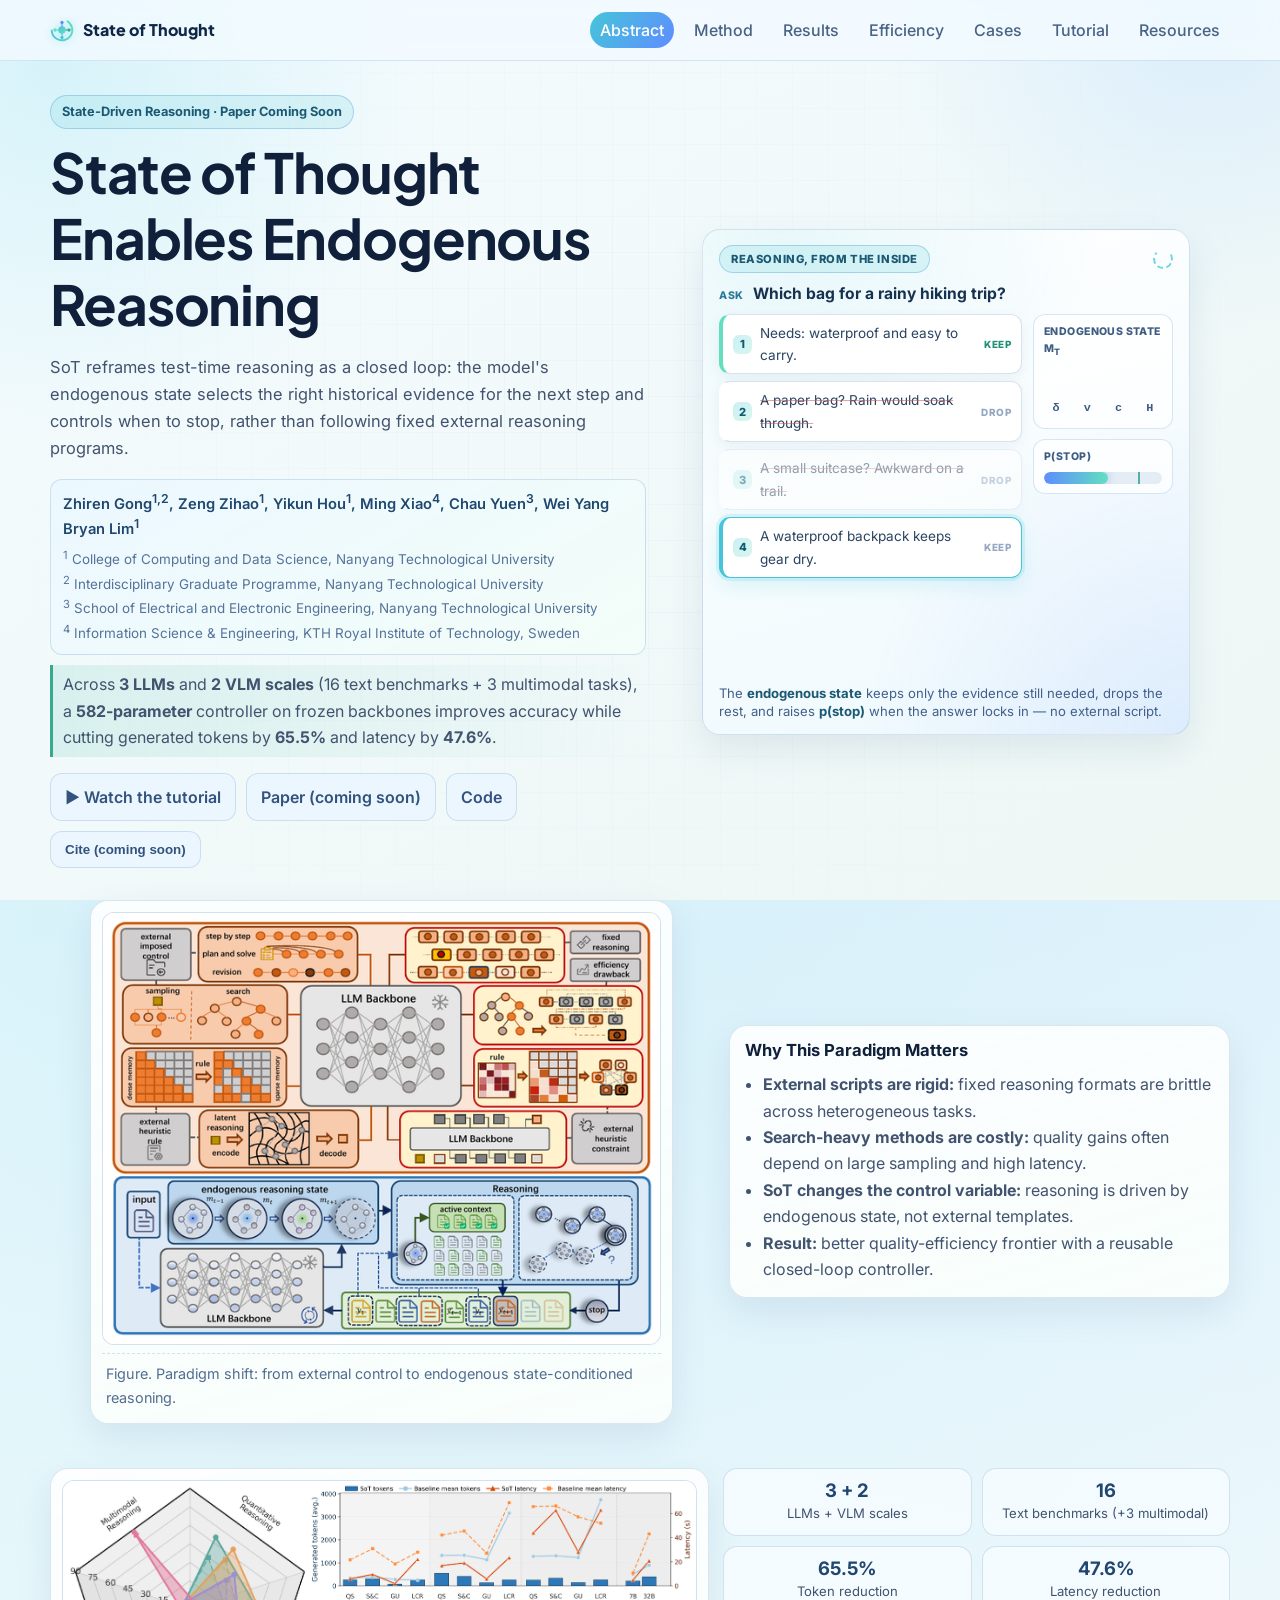
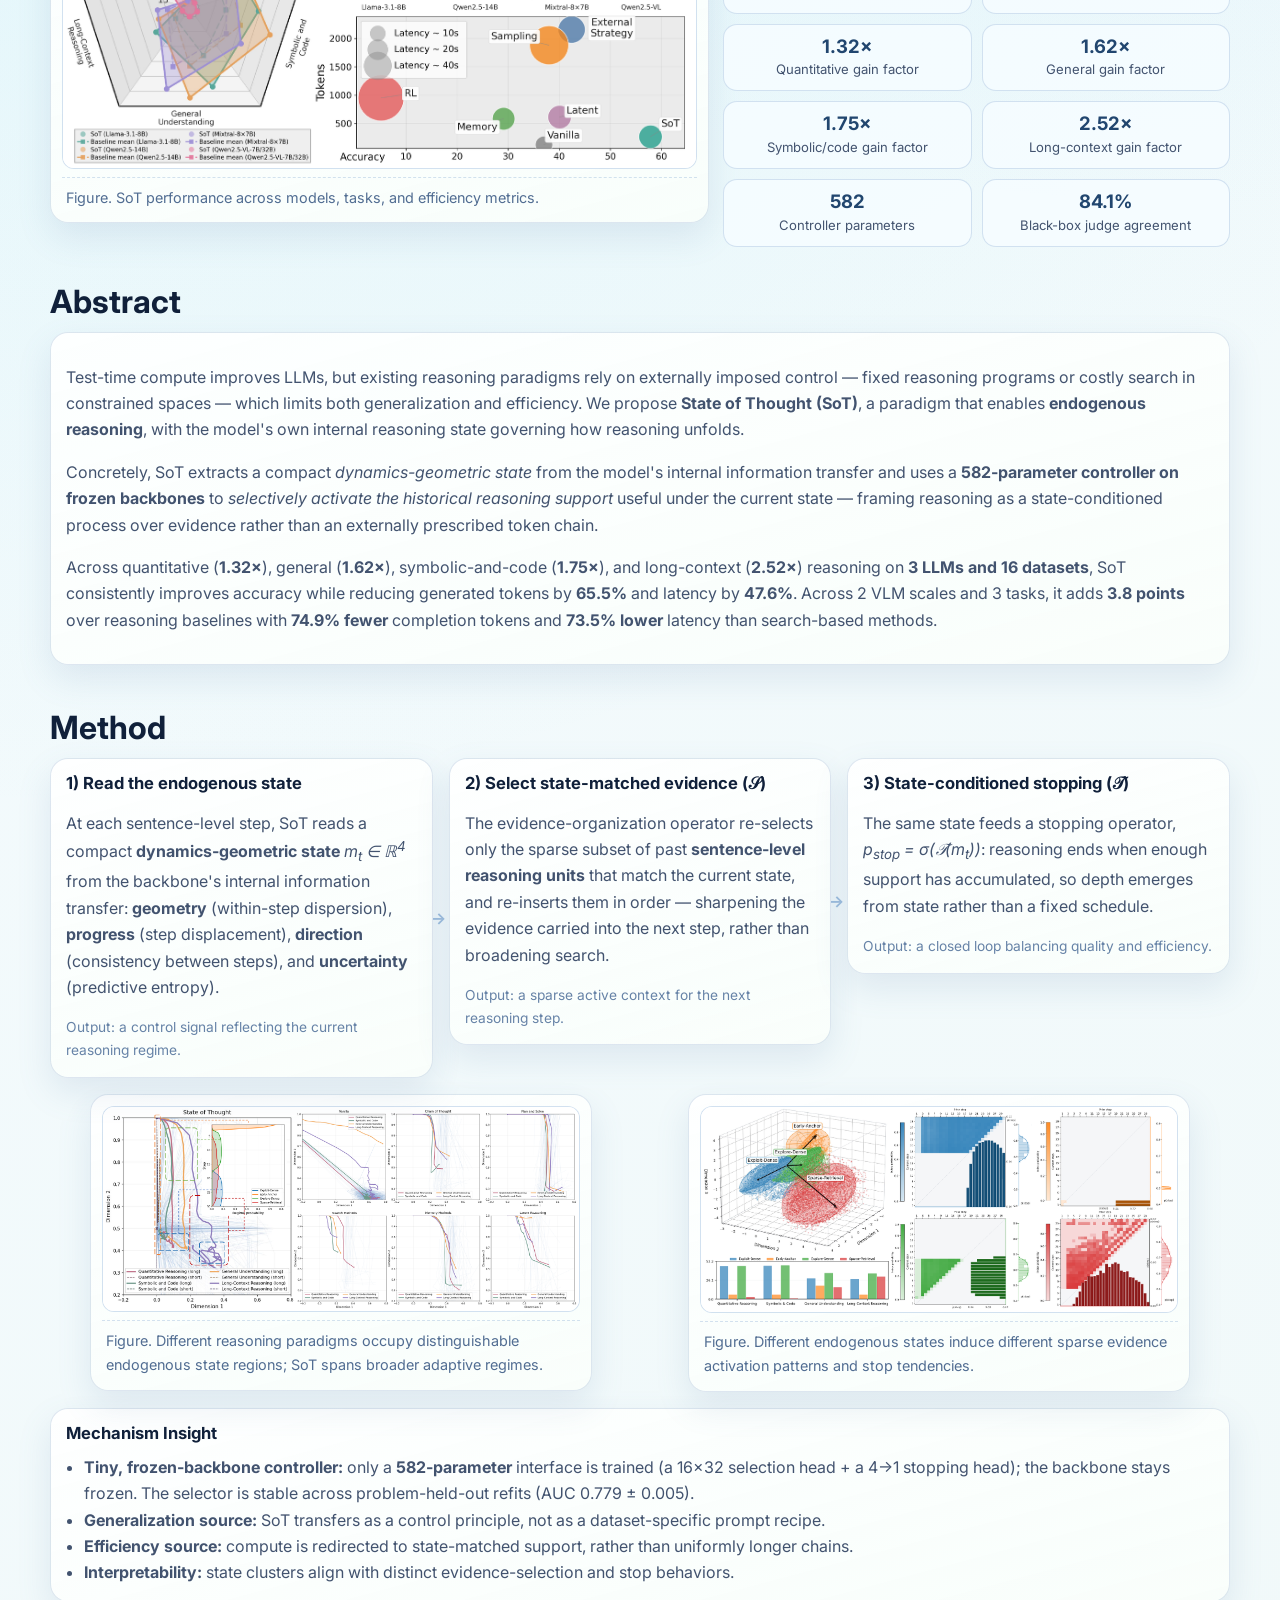
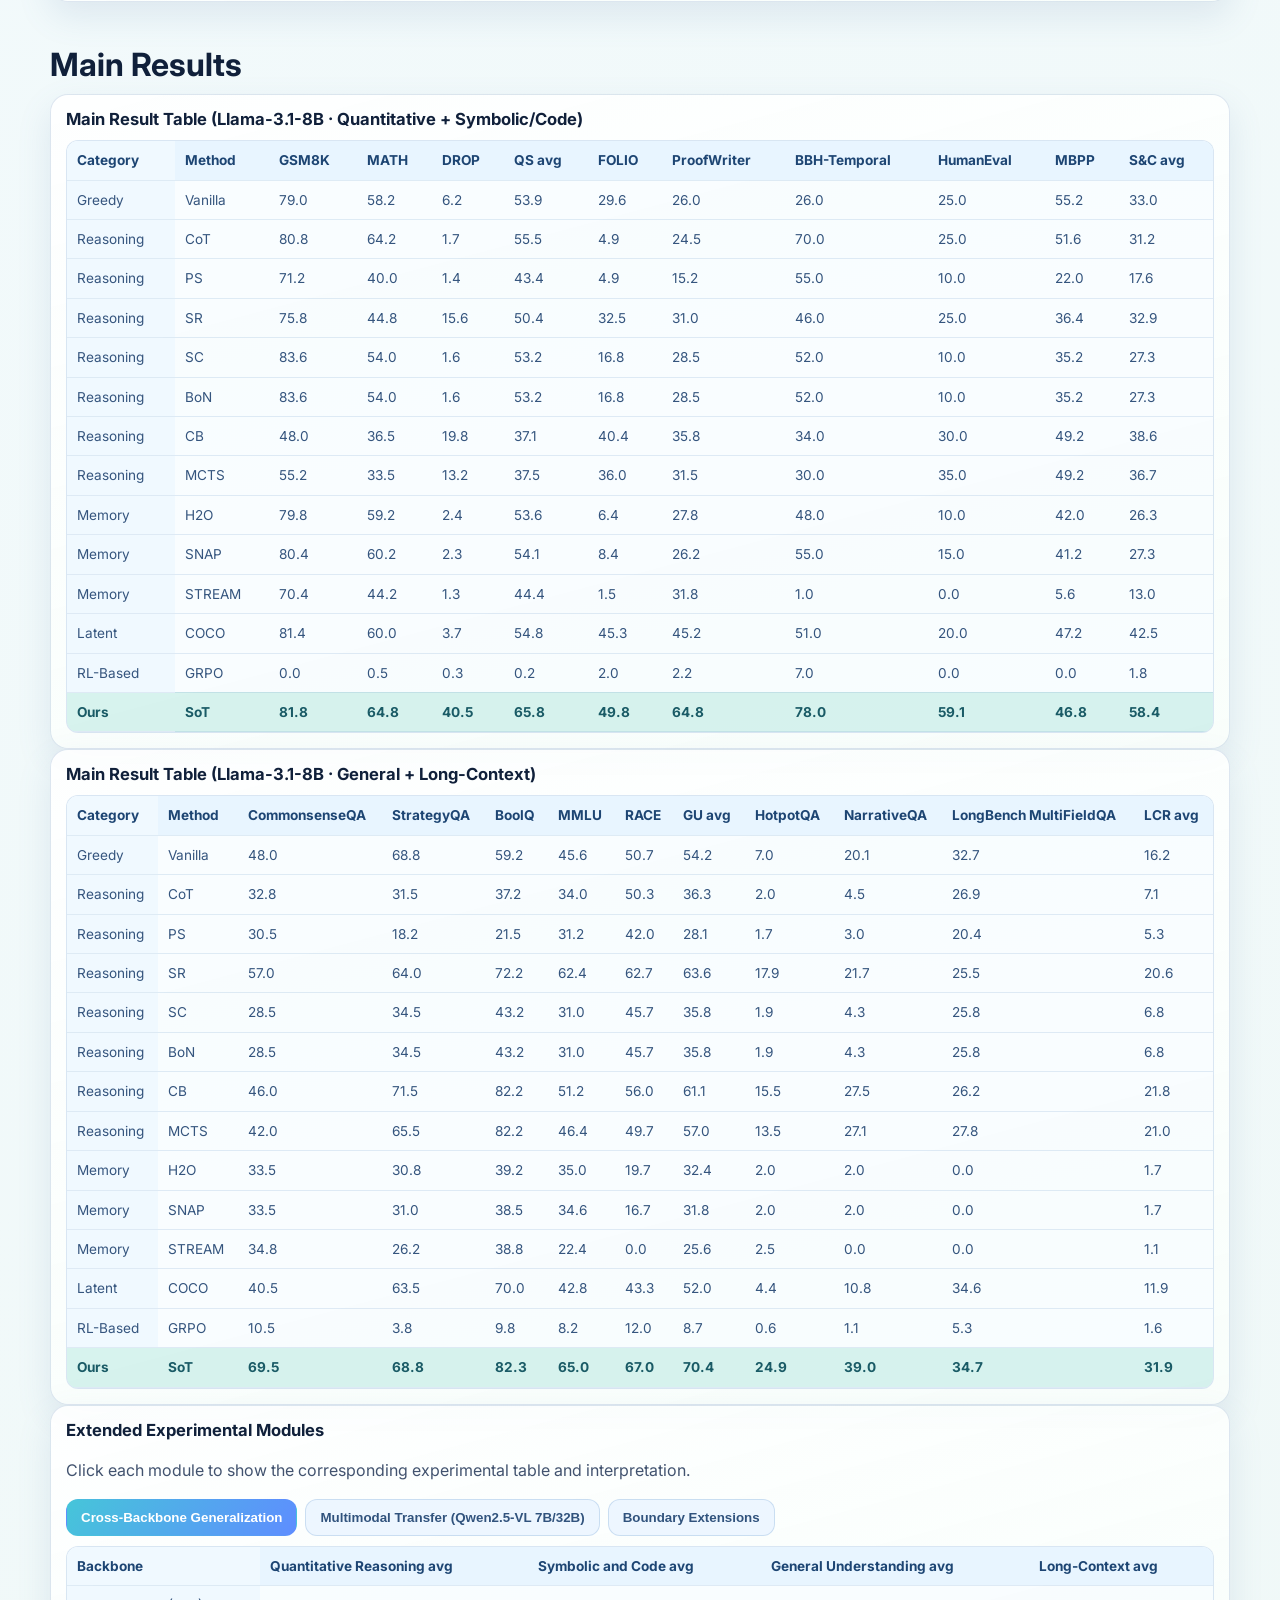
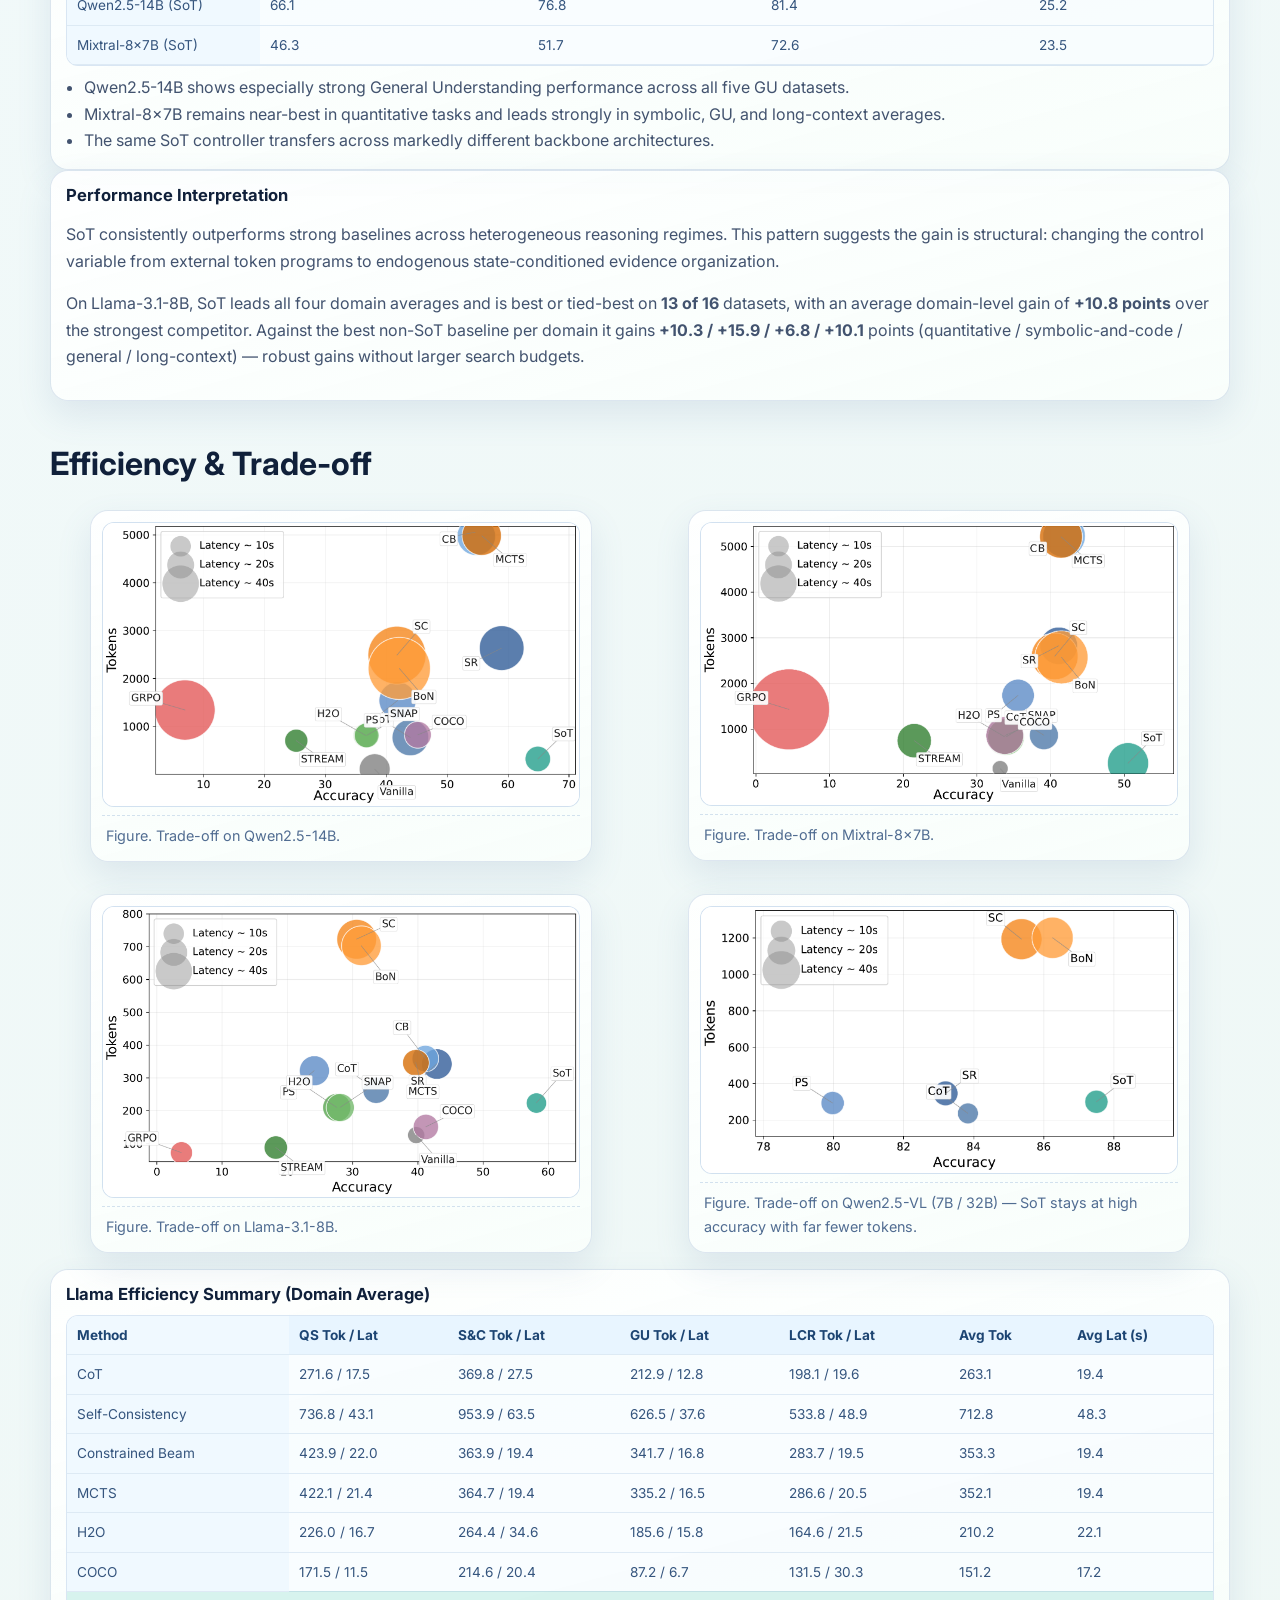
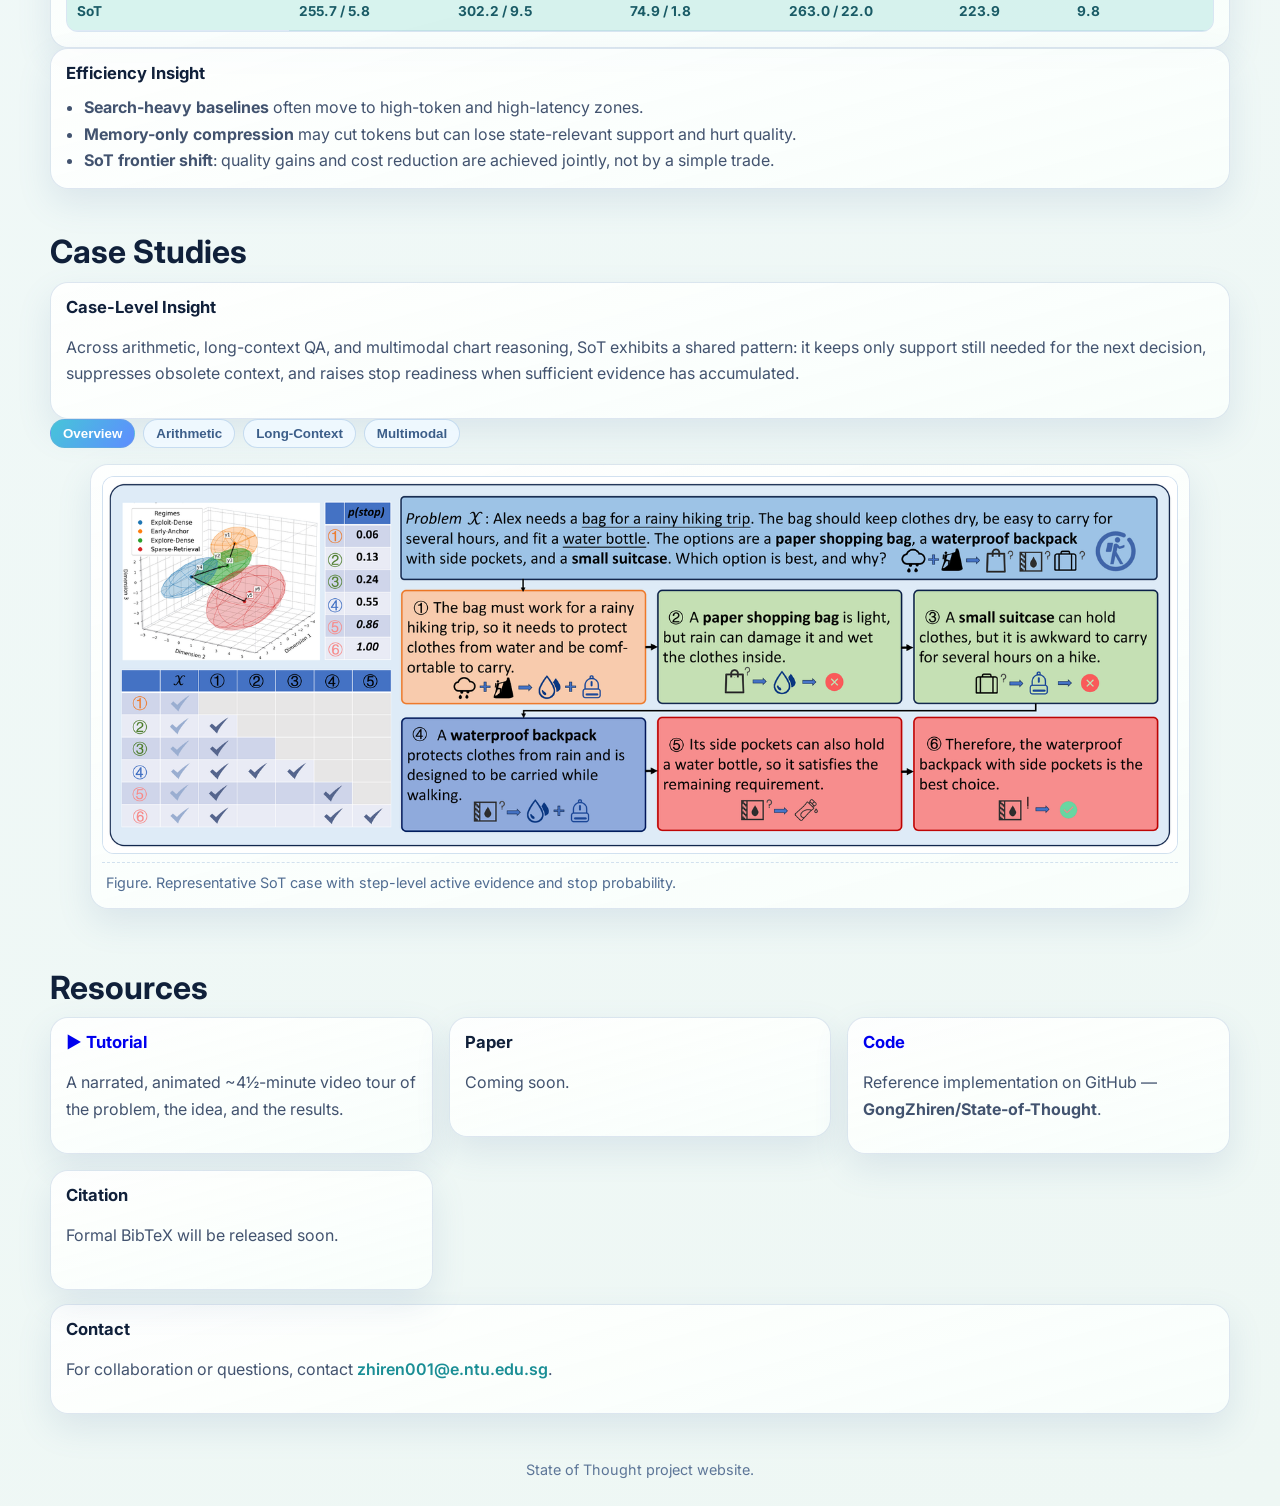
==== index.html @ e994c05d "Refine SoT hero: concrete worked-example animation, tighter figures, cleaner icon - Replaced abstrac" ====
<!doctype html>
<html lang="en">
<head>
  <meta charset="utf-8">
  <meta name="viewport" content="width=device-width, initial-scale=1">
  <title>State of Thought (SoT) | Project Website</title>
  <meta name="description" content="State of Thought enables endogenous reasoning by state-conditioned evidence organization.">
  <link rel="preconnect" href="https://fonts.googleapis.com">
  <link rel="preconnect" href="https://fonts.gstatic.com" crossorigin>
  <link href="https://fonts.googleapis.com/css2?family=Inter:wght@400;500;600;700;800&family=Plus+Jakarta+Sans:wght@600;700;800&display=swap" rel="stylesheet">
  <link rel="stylesheet" href="./styles.css">
  <link rel="icon" href="data:image/svg+xml,%3Csvg%20xmlns%3D%27http%3A//www.w3.org/2000/svg%27%20viewBox%3D%270%200%2028%2028%27%3E%3Crect%20width%3D%2728%27%20height%3D%2728%27%20rx%3D%277%27%20fill%3D%27%23ffffff%27%20stroke%3D%27%23cfe6f2%27%20stroke-width%3D%271%27/%3E%3Ccircle%20cx%3D%2714%27%20cy%3D%2714%27%20r%3D%279%27%20fill%3D%27none%27%20stroke%3D%27%2346c5d9%27%20stroke-width%3D%272%27%20stroke-dasharray%3D%2737%2020%27%20transform%3D%27rotate%28-58%2014%2014%29%27/%3E%3Cline%20x1%3D%2714%27%20y1%3D%2714%27%20x2%3D%2714%27%20y2%3D%276.5%27%20stroke%3D%27%235e8dff%27%20stroke-width%3D%271.1%27/%3E%3Cline%20x1%3D%2714%27%20y1%3D%2714%27%20x2%3D%2721.5%27%20y2%3D%2714%27%20stroke%3D%27%2363dfbf%27%20stroke-width%3D%271.1%27/%3E%3Ccircle%20cx%3D%2714%27%20cy%3D%2714%27%20r%3D%273.4%27%20fill%3D%27%233aa88f%27/%3E%3Ccircle%20cx%3D%2714%27%20cy%3D%276%27%20r%3D%271.7%27%20fill%3D%27%235e8dff%27/%3E%3Ccircle%20cx%3D%2722%27%20cy%3D%2714%27%20r%3D%271.7%27%20fill%3D%27%233aa88f%27/%3E%3Ccircle%20cx%3D%2714%27%20cy%3D%2722%27%20r%3D%271.7%27%20fill%3D%27%2346c5d9%27/%3E%3Ccircle%20cx%3D%276%27%20cy%3D%2714%27%20r%3D%271.7%27%20fill%3D%27%2363dfbf%27/%3E%3C/svg%3E">
</head>
<body>
  <div class="bg-glow" aria-hidden="true"></div>
  <header class="topbar">
    <div class="container nav">
      <a class="brand" href="#top">
        <svg class="brand-mark" viewBox="0 0 28 28" aria-hidden="true">
          <defs>
            <linearGradient id="bmg" x1="0" y1="0" x2="1" y2="1">
              <stop offset="0" stop-color="#46c5d9"/><stop offset="1" stop-color="#63dfbf"/>
            </linearGradient>
          </defs>
          <circle cx="14" cy="14" r="12" fill="none" stroke="url(#bmg)" stroke-width="2.2" stroke-linecap="round" stroke-dasharray="49 26" transform="rotate(-58 14 14)"/>
          <line x1="14" y1="14" x2="14" y2="5.2" stroke="#5e8dff" stroke-width="1.3"/>
          <line x1="14" y1="14" x2="22.2" y2="14" stroke="#3aa88f" stroke-width="1.3"/>
          <line x1="14" y1="14" x2="14" y2="22.8" stroke="#46c5d9" stroke-width="1.3"/>
          <line x1="14" y1="14" x2="5.8" y2="14" stroke="#63dfbf" stroke-width="1.3"/>
          <circle cx="14" cy="14" r="4.3" fill="url(#bmg)"/>
          <circle cx="14" cy="5.2" r="1.9" fill="#5e8dff"/>
          <circle cx="22.2" cy="14" r="1.9" fill="#3aa88f"/>
          <circle cx="14" cy="22.8" r="1.9" fill="#46c5d9"/>
          <circle cx="5.8" cy="14" r="1.9" fill="#63dfbf"/>
        </svg>
        <span>State of Thought</span>
      </a>
      <nav>
        <a href="#abstract">Abstract</a>
        <a href="#method">Method</a>
        <a href="#results">Results</a>
        <a href="#efficiency">Efficiency</a>
        <a href="#cases">Cases</a>
        <a href="tutorial.html">Tutorial</a>
        <a href="#resources">Resources</a>
      </nav>
    </div>
  </header>

  <main id="top">
    <section class="hero container">
      <div class="hero-copy">
        <p class="pill">State-Driven Reasoning · Paper Coming Soon</p>
        <h1>State of Thought Enables Endogenous Reasoning</h1>
        <p class="subtitle">
          SoT reframes test-time reasoning as a closed loop: the model's endogenous state selects the right historical evidence
          for the next step and controls when to stop, rather than following fixed external reasoning programs.
        </p>
        <div class="author-hero">
          <p class="author-hero-names">
            Zhiren Gong<sup>1,2</sup>, Zeng Zihao<sup>1</sup>, Yikun Hou<sup>1</sup>, Ming Xiao<sup>4</sup>,
            Chau Yuen<sup>3</sup>, Wei Yang Bryan Lim<sup>1</sup>
          </p>
          <p class="author-hero-affils">
            <span><sup>1</sup> College of Computing and Data Science, Nanyang Technological University</span>
            <span><sup>2</sup> Interdisciplinary Graduate Programme, Nanyang Technological University</span>
            <span><sup>3</sup> School of Electrical and Electronic Engineering, Nanyang Technological University</span>
            <span><sup>4</sup> Information Science &amp; Engineering, KTH Royal Institute of Technology, Sweden</span>
          </p>
        </div>
        <p class="hero-highlight">
          Across <strong>3 LLMs</strong> and <strong>2 VLM scales</strong> (16 text benchmarks + 3 multimodal tasks), a
          <strong>582-parameter</strong> controller on frozen backbones improves accuracy while cutting generated
          tokens by <strong>65.5%</strong> and latency by <strong>47.6%</strong>.
        </p>
        <div class="cta">
          <a class="btn btn-soft" href="tutorial.html">▶ Watch the tutorial</a>
          <a class="btn btn-soft" href="#resources">Paper (coming soon)</a>
          <a class="btn btn-soft" href="https://github.com/GongZhiren/State-of-Thought" target="_blank" rel="noreferrer">Code</a>
          <button class="btn btn-soft" type="button" disabled>Cite (coming soon)</button>
        </div>
      </div>
      <figure class="hero-anim-card" aria-label="A live example of State of Thought reasoning">
        <div class="sot-stage">
          <div class="sot-head">
            <span class="sot-badge">Reasoning, from the inside</span>
            <span class="sot-loop" title="closed loop"></span>
          </div>
          <p class="sot-q"><b>Ask</b><span>Which bag for a rainy hiking trip?</span></p>
          <div class="sot-main">
            <div class="sot-chain" id="sotChain"></div>
            <aside class="sot-side">
              <div class="sot-panel">
                <h5>endogenous state m<sub>t</sub></h5>
                <div class="sot-gauges">
                  <span class="sot-g" style="color:#46c5d9"><i class="bar"></i><b class="lab">δ</b></span>
                  <span class="sot-g" style="color:#5e8dff"><i class="bar"></i><b class="lab">v</b></span>
                  <span class="sot-g" style="color:#3aa88f"><i class="bar"></i><b class="lab">c</b></span>
                  <span class="sot-g" style="color:#63dfbf"><i class="bar"></i><b class="lab">H</b></span>
                </div>
              </div>
              <div class="sot-panel">
                <h5>p(stop)</h5>
                <div class="sot-stopbar"><i id="sotStopFill"></i><u></u></div>
              </div>
            </aside>
          </div>
          <p class="sot-cap">The <b>endogenous state</b> keeps only the evidence still needed, drops the rest, and raises <b>p(stop)</b> when the answer locks in — no external script.</p>
        </div>
      </figure>

      <div class="hero-bottom grid2">
        <figure class="card figure-card">
          <img src="./assets/intro_main.png" alt="From external control to endogenous state-conditioned reasoning" data-full="./assets/intro_main.png" loading="lazy">
          <figcaption>Figure. Paradigm shift: from external control to endogenous state-conditioned reasoning.</figcaption>
        </figure>
        <article class="card">
          <h3>Why This Paradigm Matters</h3>
          <ul>
            <li><strong>External scripts are rigid:</strong> fixed reasoning formats are brittle across heterogeneous tasks.</li>
            <li><strong>Search-heavy methods are costly:</strong> quality gains often depend on large sampling and high latency.</li>
            <li><strong>SoT changes the control variable:</strong> reasoning is driven by endogenous state, not external templates.</li>
            <li><strong>Result:</strong> better quality-efficiency frontier with a reusable closed-loop controller.</li>
          </ul>
        </article>
      </div>
    </section>

    <section class="container overview-row">
      <figure class="card figure-card">
        <img src="./assets/intro_overview.png" alt="SoT performance across models, tasks, and efficiency metrics" data-full="./assets/intro_overview.png" loading="lazy">
        <figcaption>Figure. SoT performance across models, tasks, and efficiency metrics.</figcaption>
      </figure>
      <div class="metrics metric-grid">
        <article><h3>3 + 2</h3><p>LLMs + VLM scales</p></article>
        <article><h3>16</h3><p>Text benchmarks (+3 multimodal)</p></article>
        <article><h3>65.5%</h3><p>Token reduction</p></article>
        <article><h3>47.6%</h3><p>Latency reduction</p></article>
        <article><h3>1.32×</h3><p>Quantitative gain factor</p></article>
        <article><h3>1.62×</h3><p>General gain factor</p></article>
        <article><h3>1.75×</h3><p>Symbolic/code gain factor</p></article>
        <article><h3>2.52×</h3><p>Long-context gain factor</p></article>
        <article><h3>582</h3><p>Controller parameters</p></article>
        <article><h3>84.1%</h3><p>Black-box judge agreement</p></article>
      </div>
    </section>

    <section id="abstract" class="container section">
      <h2>Abstract</h2>
      <article class="card">
        <p>
          Test-time compute improves LLMs, but existing reasoning paradigms rely on externally imposed control — fixed
          reasoning programs or costly search in constrained spaces — which limits both generalization and efficiency.
          We propose <strong>State of Thought (SoT)</strong>, a paradigm that enables <strong>endogenous reasoning</strong>,
          with the model's own internal reasoning state governing how reasoning unfolds.
        </p>
        <p>
          Concretely, SoT extracts a compact <em>dynamics-geometric state</em> from the model's internal information transfer
          and uses a <strong>582-parameter controller on frozen backbones</strong> to <em>selectively activate the historical
          reasoning support</em> useful under the current state — framing reasoning as a state-conditioned process over
          evidence rather than an externally prescribed token chain.
        </p>
        <p>
          Across quantitative (<strong>1.32×</strong>), general (<strong>1.62×</strong>), symbolic-and-code
          (<strong>1.75×</strong>), and long-context (<strong>2.52×</strong>) reasoning on <strong>3 LLMs and 16 datasets</strong>,
          SoT consistently improves accuracy while reducing generated tokens by <strong>65.5%</strong> and latency by
          <strong>47.6%</strong>. Across 2 VLM scales and 3 tasks, it adds <strong>3.8 points</strong> over reasoning
          baselines with <strong>74.9% fewer</strong> completion tokens and <strong>73.5% lower</strong> latency than
          search-based methods.
        </p>
      </article>
    </section>

    <section id="method" class="container section">
      <h2>Method</h2>
      <div class="grid3 method-flow">
        <article class="card">
          <h3>1) Read the endogenous state</h3>
          <p>At each sentence-level step, SoT reads a compact <strong>dynamics-geometric state</strong> <em>m<sub>t</sub> ∈ ℝ<sup>4</sup></em>
            from the backbone's internal information transfer: <strong>geometry</strong> (within-step dispersion),
            <strong>progress</strong> (step displacement), <strong>direction</strong> (consistency between steps), and
            <strong>uncertainty</strong> (predictive entropy).</p>
          <p class="note">Output: a control signal reflecting the current reasoning regime.</p>
        </article>
        <article class="card">
          <h3>2) Select state-matched evidence (𝒮)</h3>
          <p>The evidence-organization operator re-selects only the sparse subset of past <strong>sentence-level reasoning
            units</strong> that match the current state, and re-inserts them in order — sharpening the evidence carried
            into the next step, rather than broadening search.</p>
          <p class="note">Output: a sparse active context for the next reasoning step.</p>
        </article>
        <article class="card">
          <h3>3) State-conditioned stopping (𝒯)</h3>
          <p>The same state feeds a stopping operator, <em>p<sub>stop</sub> = σ(𝒯(m<sub>t</sub>))</em>: reasoning ends when
            enough support has accumulated, so depth emerges from state rather than a fixed schedule.</p>
          <p class="note">Output: a closed loop balancing quality and efficiency.</p>
        </article>
      </div>

      <div class="grid2">
        <figure class="card figure-card">
          <img src="./assets/state_space_regimes.png" alt="State trajectories across reasoning paradigms" data-full="./assets/state_space_regimes.png" loading="lazy">
          <figcaption>Figure. Different reasoning paradigms occupy distinguishable endogenous state regions; SoT spans broader adaptive regimes.</figcaption>
        </figure>
        <figure class="card figure-card">
          <img src="./assets/state_conditioned_activation.png" alt="State-conditioned activation and stopping patterns" data-full="./assets/state_conditioned_activation.png" loading="lazy">
          <figcaption>Figure. Different endogenous states induce different sparse evidence activation patterns and stop tendencies.</figcaption>
        </figure>
      </div>

      <article class="card">
        <h3>Mechanism Insight</h3>
        <ul>
          <li><strong>Tiny, frozen-backbone controller:</strong> only a <strong>582-parameter</strong> interface is trained
            (a 16×32 selection head + a 4→1 stopping head); the backbone stays frozen. The selector is stable across
            problem-held-out refits (AUC 0.779 ± 0.005).</li>
          <li><strong>Generalization source:</strong> SoT transfers as a control principle, not as a dataset-specific prompt recipe.</li>
          <li><strong>Efficiency source:</strong> compute is redirected to state-matched support, rather than uniformly longer chains.</li>
          <li><strong>Interpretability:</strong> state clusters align with distinct evidence-selection and stop behaviors.</li>
        </ul>
      </article>
    </section>

    <section id="results" class="container section">
      <h2>Main Results</h2>
      <article class="card">
        <h3>Main Result Table (Llama-3.1-8B · Quantitative + Symbolic/Code)</h3>
        <div class="table-scroll">
          <table class="wide-table">
            <thead>
              <tr>
                <th>Category</th>
                <th>Method</th>
                <th>GSM8K</th>
                <th>MATH</th>
                <th>DROP</th>
                <th>QS avg</th>
                <th>FOLIO</th>
                <th>ProofWriter</th>
                <th>BBH-Temporal</th>
                <th>HumanEval</th>
                <th>MBPP</th>
                <th>S&C avg</th>
              </tr>
            </thead>
            <tbody>
              <tr><td>Greedy</td><td>Vanilla</td><td>79.0</td><td>58.2</td><td>6.2</td><td>53.9</td><td>29.6</td><td>26.0</td><td>26.0</td><td>25.0</td><td>55.2</td><td>33.0</td></tr>
              <tr><td>Reasoning</td><td>CoT</td><td>80.8</td><td>64.2</td><td>1.7</td><td>55.5</td><td>4.9</td><td>24.5</td><td>70.0</td><td>25.0</td><td>51.6</td><td>31.2</td></tr>
              <tr><td>Reasoning</td><td>PS</td><td>71.2</td><td>40.0</td><td>1.4</td><td>43.4</td><td>4.9</td><td>15.2</td><td>55.0</td><td>10.0</td><td>22.0</td><td>17.6</td></tr>
              <tr><td>Reasoning</td><td>SR</td><td>75.8</td><td>44.8</td><td>15.6</td><td>50.4</td><td>32.5</td><td>31.0</td><td>46.0</td><td>25.0</td><td>36.4</td><td>32.9</td></tr>
              <tr><td>Reasoning</td><td>SC</td><td>83.6</td><td>54.0</td><td>1.6</td><td>53.2</td><td>16.8</td><td>28.5</td><td>52.0</td><td>10.0</td><td>35.2</td><td>27.3</td></tr>
              <tr><td>Reasoning</td><td>BoN</td><td>83.6</td><td>54.0</td><td>1.6</td><td>53.2</td><td>16.8</td><td>28.5</td><td>52.0</td><td>10.0</td><td>35.2</td><td>27.3</td></tr>
              <tr><td>Reasoning</td><td>CB</td><td>48.0</td><td>36.5</td><td>19.8</td><td>37.1</td><td>40.4</td><td>35.8</td><td>34.0</td><td>30.0</td><td>49.2</td><td>38.6</td></tr>
              <tr><td>Reasoning</td><td>MCTS</td><td>55.2</td><td>33.5</td><td>13.2</td><td>37.5</td><td>36.0</td><td>31.5</td><td>30.0</td><td>35.0</td><td>49.2</td><td>36.7</td></tr>
              <tr><td>Memory</td><td>H2O</td><td>79.8</td><td>59.2</td><td>2.4</td><td>53.6</td><td>6.4</td><td>27.8</td><td>48.0</td><td>10.0</td><td>42.0</td><td>26.3</td></tr>
              <tr><td>Memory</td><td>SNAP</td><td>80.4</td><td>60.2</td><td>2.3</td><td>54.1</td><td>8.4</td><td>26.2</td><td>55.0</td><td>15.0</td><td>41.2</td><td>27.3</td></tr>
              <tr><td>Memory</td><td>STREAM</td><td>70.4</td><td>44.2</td><td>1.3</td><td>44.4</td><td>1.5</td><td>31.8</td><td>1.0</td><td>0.0</td><td>5.6</td><td>13.0</td></tr>
              <tr><td>Latent</td><td>COCO</td><td>81.4</td><td>60.0</td><td>3.7</td><td>54.8</td><td>45.3</td><td>45.2</td><td>51.0</td><td>20.0</td><td>47.2</td><td>42.5</td></tr>
              <tr><td>RL-Based</td><td>GRPO</td><td>0.0</td><td>0.5</td><td>0.3</td><td>0.2</td><td>2.0</td><td>2.2</td><td>7.0</td><td>0.0</td><td>0.0</td><td>1.8</td></tr>
              <tr class="best-row"><td>Ours</td><td>SoT</td><td>81.8</td><td>64.8</td><td>40.5</td><td>65.8</td><td>49.8</td><td>64.8</td><td>78.0</td><td>59.1</td><td>46.8</td><td>58.4</td></tr>
            </tbody>
          </table>
        </div>
      </article>

      <article class="card">
        <h3>Main Result Table (Llama-3.1-8B · General + Long-Context)</h3>
        <div class="table-scroll">
          <table class="wide-table">
            <thead>
              <tr>
                <th>Category</th>
                <th>Method</th>
                <th>CommonsenseQA</th>
                <th>StrategyQA</th>
                <th>BoolQ</th>
                <th>MMLU</th>
                <th>RACE</th>
                <th>GU avg</th>
                <th>HotpotQA</th>
                <th>NarrativeQA</th>
                <th>LongBench MultiFieldQA</th>
                <th>LCR avg</th>
              </tr>
            </thead>
            <tbody>
              <tr><td>Greedy</td><td>Vanilla</td><td>48.0</td><td>68.8</td><td>59.2</td><td>45.6</td><td>50.7</td><td>54.2</td><td>7.0</td><td>20.1</td><td>32.7</td><td>16.2</td></tr>
              <tr><td>Reasoning</td><td>CoT</td><td>32.8</td><td>31.5</td><td>37.2</td><td>34.0</td><td>50.3</td><td>36.3</td><td>2.0</td><td>4.5</td><td>26.9</td><td>7.1</td></tr>
              <tr><td>Reasoning</td><td>PS</td><td>30.5</td><td>18.2</td><td>21.5</td><td>31.2</td><td>42.0</td><td>28.1</td><td>1.7</td><td>3.0</td><td>20.4</td><td>5.3</td></tr>
              <tr><td>Reasoning</td><td>SR</td><td>57.0</td><td>64.0</td><td>72.2</td><td>62.4</td><td>62.7</td><td>63.6</td><td>17.9</td><td>21.7</td><td>25.5</td><td>20.6</td></tr>
              <tr><td>Reasoning</td><td>SC</td><td>28.5</td><td>34.5</td><td>43.2</td><td>31.0</td><td>45.7</td><td>35.8</td><td>1.9</td><td>4.3</td><td>25.8</td><td>6.8</td></tr>
              <tr><td>Reasoning</td><td>BoN</td><td>28.5</td><td>34.5</td><td>43.2</td><td>31.0</td><td>45.7</td><td>35.8</td><td>1.9</td><td>4.3</td><td>25.8</td><td>6.8</td></tr>
              <tr><td>Reasoning</td><td>CB</td><td>46.0</td><td>71.5</td><td>82.2</td><td>51.2</td><td>56.0</td><td>61.1</td><td>15.5</td><td>27.5</td><td>26.2</td><td>21.8</td></tr>
              <tr><td>Reasoning</td><td>MCTS</td><td>42.0</td><td>65.5</td><td>82.2</td><td>46.4</td><td>49.7</td><td>57.0</td><td>13.5</td><td>27.1</td><td>27.8</td><td>21.0</td></tr>
              <tr><td>Memory</td><td>H2O</td><td>33.5</td><td>30.8</td><td>39.2</td><td>35.0</td><td>19.7</td><td>32.4</td><td>2.0</td><td>2.0</td><td>0.0</td><td>1.7</td></tr>
              <tr><td>Memory</td><td>SNAP</td><td>33.5</td><td>31.0</td><td>38.5</td><td>34.6</td><td>16.7</td><td>31.8</td><td>2.0</td><td>2.0</td><td>0.0</td><td>1.7</td></tr>
              <tr><td>Memory</td><td>STREAM</td><td>34.8</td><td>26.2</td><td>38.8</td><td>22.4</td><td>0.0</td><td>25.6</td><td>2.5</td><td>0.0</td><td>0.0</td><td>1.1</td></tr>
              <tr><td>Latent</td><td>COCO</td><td>40.5</td><td>63.5</td><td>70.0</td><td>42.8</td><td>43.3</td><td>52.0</td><td>4.4</td><td>10.8</td><td>34.6</td><td>11.9</td></tr>
              <tr><td>RL-Based</td><td>GRPO</td><td>10.5</td><td>3.8</td><td>9.8</td><td>8.2</td><td>12.0</td><td>8.7</td><td>0.6</td><td>1.1</td><td>5.3</td><td>1.6</td></tr>
              <tr class="best-row"><td>Ours</td><td>SoT</td><td>69.5</td><td>68.8</td><td>82.3</td><td>65.0</td><td>67.0</td><td>70.4</td><td>24.9</td><td>39.0</td><td>34.7</td><td>31.9</td></tr>
            </tbody>
          </table>
        </div>
      </article>

      <article class="card">
        <h3>Extended Experimental Modules</h3>
        <p>Click each module to show the corresponding experimental table and interpretation.</p>
        <div class="result-controls">
          <button class="btn btn-soft result-toggle active" type="button" data-target="resultPanelBackbone">Cross-Backbone Generalization</button>
          <button class="btn btn-soft result-toggle" type="button" data-target="resultPanelVLM">Multimodal Transfer (Qwen2.5-VL 7B/32B)</button>
          <button class="btn btn-soft result-toggle" type="button" data-target="resultPanelBoundary">Boundary Extensions</button>
        </div>

        <div id="resultPanelBackbone" class="result-panel show">
          <div class="table-scroll">
            <table class="wide-table compact">
              <thead>
                <tr>
                  <th>Backbone</th>
                  <th>Quantitative Reasoning avg</th>
                  <th>Symbolic and Code avg</th>
                  <th>General Understanding avg</th>
                  <th>Long-Context avg</th>
                </tr>
              </thead>
              <tbody>
                <tr><td>Qwen2.5-14B (SoT)</td><td>66.1</td><td>76.8</td><td>81.4</td><td>25.2</td></tr>
                <tr><td>Mixtral-8x7B (SoT)</td><td>46.3</td><td>51.7</td><td>72.6</td><td>23.5</td></tr>
              </tbody>
            </table>
          </div>
          <ul>
            <li>Qwen2.5-14B shows especially strong General Understanding performance across all five GU datasets.</li>
            <li>Mixtral-8x7B remains near-best in quantitative tasks and leads strongly in symbolic, GU, and long-context averages.</li>
            <li>The same SoT controller transfers across markedly different backbone architectures.</li>
          </ul>
        </div>

        <div id="resultPanelVLM" class="result-panel">
          <div class="table-scroll">
            <table class="wide-table compact">
              <thead>
                <tr>
                  <th>Scale</th>
                  <th>Task</th>
                  <th>SoT acc.</th>
                  <th>SoT tokens</th>
                  <th>SoT latency (s)</th>
                  <th>BoN acc.</th>
                  <th>BoN tokens</th>
                </tr>
              </thead>
              <tbody>
                <tr><td>Qwen2.5-VL-7B</td><td>A-OKVQA</td><td>87.5</td><td>191</td><td>4.4</td><td>84.5</td><td>691</td></tr>
                <tr><td>Qwen2.5-VL-7B</td><td>AI2D</td><td>86.7</td><td>215</td><td>5.4</td><td>88.7</td><td>961</td></tr>
                <tr><td>Qwen2.5-VL-7B</td><td>M³CoT</td><td>87.3</td><td>198</td><td>4.5</td><td>86.7</td><td>919</td></tr>
                <tr><td>Qwen2.5-VL-32B</td><td>A-OKVQA</td><td>85.5</td><td>425</td><td>23.2</td><td>85.0</td><td>1322</td></tr>
                <tr><td>Qwen2.5-VL-32B</td><td>AI2D</td><td>90.0</td><td>364</td><td>19.2</td><td>87.3</td><td>1680</td></tr>
                <tr><td>Qwen2.5-VL-32B</td><td>M³CoT</td><td>88.0</td><td>409</td><td>20.1</td><td>85.3</td><td>1633</td></tr>
              </tbody>
            </table>
          </div>
          <ul>
            <li>SoT is best in <strong>5 of 6</strong> model–task settings, averaging <strong>87.5%</strong> accuracy.</li>
            <li>On 7B AI2D it trails BoN by 2.0 points but uses <strong>4.5× fewer</strong> completion tokens; at 32B it exceeds the strongest alternative by 0.5–0.7 points on all three tasks with 3.1–4.6× fewer tokens.</li>
            <li>Across both scales: <strong>+3.8 accuracy points</strong> over reasoning baselines, with <strong>74.9% fewer</strong> completion tokens and <strong>73.5% lower</strong> latency than search-based methods.</li>
          </ul>
        </div>

        <div id="resultPanelBoundary" class="result-panel">
          <div class="table-scroll">
            <table class="wide-table compact">
              <thead>
                <tr>
                  <th>Variant</th>
                  <th>Quantitative avg</th>
                  <th>Symbolic and Code avg</th>
                  <th>General Understanding avg</th>
                  <th>Long-Context avg</th>
                </tr>
              </thead>
              <tbody>
                <tr><td>Top-3 baseline average</td><td>53.5</td><td>44.0</td><td>61.5</td><td>24.2</td></tr>
                <tr><td>SoT-Training-free</td><td>59.0</td><td>50.1</td><td>52.0</td><td>26.9</td></tr>
                <tr><td>SoT-Embedding</td><td>59.0</td><td>49.8</td><td>51.9</td><td>27.9</td></tr>
              </tbody>
            </table>
          </div>
          <ul>
            <li>Even without full internal access, SoT variants remain competitive and often exceed Top-3 baseline averages in key domains.</li>
            <li>The largest relative resilience appears in long-context tasks, where trajectory-level organization is critical.</li>
            <li>These results support that the mechanism is not tied to one specific implementation interface.</li>
          </ul>
        </div>
      </article>

      <article class="card">
        <h3>Performance Interpretation</h3>
        <p>
          SoT consistently outperforms strong baselines across heterogeneous reasoning regimes. This pattern suggests the gain
          is structural: changing the control variable from external token programs to endogenous state-conditioned evidence organization.
        </p>
        <p>
          On Llama-3.1-8B, SoT leads all four domain averages and is best or tied-best on <strong>13 of 16</strong> datasets,
          with an average domain-level gain of <strong>+10.8 points</strong> over the strongest competitor. Against the best
          non-SoT baseline per domain it gains <strong>+10.3 / +15.9 / +6.8 / +10.1</strong> points (quantitative /
          symbolic-and-code / general / long-context) — robust gains without larger search budgets.
        </p>
      </article>
    </section>

    <section id="efficiency" class="container section">
      <h2>Efficiency & Trade-off</h2>
      <div class="grid2">
        <figure class="card figure-card">
          <img src="./assets/tradeoff_qwen14b_ungrouped_baselines.png" alt="Tradeoff on Qwen2.5-14B" data-full="./assets/tradeoff_qwen14b_ungrouped_baselines.png" loading="lazy">
          <figcaption>Figure. Trade-off on Qwen2.5-14B.</figcaption>
        </figure>
        <figure class="card figure-card">
          <img src="./assets/tradeoff_mixtral_ungrouped_baselines.png" alt="Tradeoff on Mixtral-8x7B" data-full="./assets/tradeoff_mixtral_ungrouped_baselines.png" loading="lazy">
          <figcaption>Figure. Trade-off on Mixtral-8x7B.</figcaption>
        </figure>
      </div>

      <div class="grid2">
        <figure class="card figure-card">
          <img src="./assets/tradeoff_llama_ungrouped_baselines.png" alt="Tradeoff on Llama-3.1-8B" data-full="./assets/tradeoff_llama_ungrouped_baselines.png" loading="lazy">
          <figcaption>Figure. Trade-off on Llama-3.1-8B.</figcaption>
        </figure>
        <figure class="card figure-card">
          <img src="./assets/tradeoff_qwen25vl_two_scale.png" alt="Tradeoff on Qwen2.5-VL 7B and 32B" data-full="./assets/tradeoff_qwen25vl_two_scale.png" loading="lazy">
          <figcaption>Figure. Trade-off on Qwen2.5-VL (7B / 32B) — SoT stays at high accuracy with far fewer tokens.</figcaption>
        </figure>
      </div>

      <article class="card">
        <h3>Llama Efficiency Summary (Domain Average)</h3>
        <div class="table-scroll">
          <table class="wide-table">
            <thead>
              <tr>
                <th>Method</th>
                <th>QS Tok / Lat</th>
                <th>S&C Tok / Lat</th>
                <th>GU Tok / Lat</th>
                <th>LCR Tok / Lat</th>
                <th>Avg Tok</th>
                <th>Avg Lat (s)</th>
              </tr>
            </thead>
            <tbody>
              <tr><td>CoT</td><td>271.6 / 17.5</td><td>369.8 / 27.5</td><td>212.9 / 12.8</td><td>198.1 / 19.6</td><td>263.1</td><td>19.4</td></tr>
              <tr><td>Self-Consistency</td><td>736.8 / 43.1</td><td>953.9 / 63.5</td><td>626.5 / 37.6</td><td>533.8 / 48.9</td><td>712.8</td><td>48.3</td></tr>
              <tr><td>Constrained Beam</td><td>423.9 / 22.0</td><td>363.9 / 19.4</td><td>341.7 / 16.8</td><td>283.7 / 19.5</td><td>353.3</td><td>19.4</td></tr>
              <tr><td>MCTS</td><td>422.1 / 21.4</td><td>364.7 / 19.4</td><td>335.2 / 16.5</td><td>286.6 / 20.5</td><td>352.1</td><td>19.4</td></tr>
              <tr><td>H2O</td><td>226.0 / 16.7</td><td>264.4 / 34.6</td><td>185.6 / 15.8</td><td>164.6 / 21.5</td><td>210.2</td><td>22.1</td></tr>
              <tr><td>COCO</td><td>171.5 / 11.5</td><td>214.6 / 20.4</td><td>87.2 / 6.7</td><td>131.5 / 30.3</td><td>151.2</td><td>17.2</td></tr>
              <tr class="best-row"><td>SoT</td><td>255.7 / 5.8</td><td>302.2 / 9.5</td><td>74.9 / 1.8</td><td>263.0 / 22.0</td><td>223.9</td><td>9.8</td></tr>
            </tbody>
          </table>
        </div>
      </article>

      <article class="card">
        <h3>Efficiency Insight</h3>
        <ul>
          <li><strong>Search-heavy baselines</strong> often move to high-token and high-latency zones.</li>
          <li><strong>Memory-only compression</strong> may cut tokens but can lose state-relevant support and hurt quality.</li>
          <li><strong>SoT frontier shift</strong>: quality gains and cost reduction are achieved jointly, not by a simple trade.</li>
        </ul>
      </article>
    </section>

    <section id="cases" class="container section">
      <h2>Case Studies</h2>
      <article class="card">
        <h3>Case-Level Insight</h3>
        <p>
          Across arithmetic, long-context QA, and multimodal chart reasoning, SoT exhibits a shared pattern:
          it keeps only support still needed for the next decision, suppresses obsolete context, and raises stop readiness
          when sufficient evidence has accumulated.
        </p>
      </article>

      <div class="dataset-tabs">
        <button class="tab-btn active" type="button" data-panel="panel_overview">Overview</button>
        <button class="tab-btn" type="button" data-panel="panel_arithmetic">Arithmetic</button>
        <button class="tab-btn" type="button" data-panel="panel_longcontext">Long-Context</button>
        <button class="tab-btn" type="button" data-panel="panel_vlm">Multimodal</button>
      </div>

      <div id="panel_overview" class="tab-panel active">
        <figure class="card figure-card">
          <img src="./assets/app_case.png" alt="Representative SoT case trajectory" data-full="./assets/app_case.png" loading="lazy">
          <figcaption>Figure. Representative SoT case with step-level active evidence and stop probability.</figcaption>
        </figure>
      </div>
      <div id="panel_arithmetic" class="tab-panel">
        <figure class="card figure-card">
          <img src="./assets/app_case_arithmetic.png" alt="Arithmetic case study" data-full="./assets/app_case_arithmetic.png" loading="lazy">
          <figcaption>Figure. Arithmetic case: staged decomposition with non-monotone evidence carry.</figcaption>
        </figure>
      </div>
      <div id="panel_longcontext" class="tab-panel">
        <figure class="card figure-card">
          <img src="./assets/app_case_longcontext.png" alt="Long-context case study" data-full="./assets/app_case_longcontext.png" loading="lazy">
          <figcaption>Figure. Long-context case: sparse retrieval after exploration stabilizes contrastive reasoning.</figcaption>
        </figure>
      </div>
      <div id="panel_vlm" class="tab-panel">
        <figure class="card figure-card">
          <img src="./assets/app_case_vlm.png" alt="VLM case study" data-full="./assets/app_case_vlm.png" loading="lazy">
          <figcaption>Figure. Multimodal case: the same state-conditioned interface transfers to chart-grounded reasoning.</figcaption>
        </figure>
      </div>
    </section>

    <section id="resources" class="container section">
      <h2>Resources</h2>
      <div class="grid3">
        <a class="card resource-card" href="tutorial.html" style="text-decoration:none">
          <h3>▶ Tutorial</h3>
          <p>A narrated, animated ~4½-minute video tour of the problem, the idea, and the results.</p>
        </a>
        <article class="card resource-card">
          <h3>Paper</h3>
          <p>Coming soon.</p>
        </article>
        <a class="card resource-card" href="https://github.com/GongZhiren/State-of-Thought" target="_blank" rel="noreferrer" style="text-decoration:none">
          <h3>Code</h3>
          <p>Reference implementation on GitHub — <strong>GongZhiren/State-of-Thought</strong>.</p>
        </a>
        <article class="card resource-card">
          <h3>Citation</h3>
          <p>Formal BibTeX will be released soon.</p>
        </article>
      </div>

      <article class="card contact-card">
        <h3>Contact</h3>
        <p>For collaboration or questions, contact <a class="contact-link" href="mailto:zhiren001@e.ntu.edu.sg">zhiren001@e.ntu.edu.sg</a>.</p>
      </article>
    </section>
  </main>

  <footer class="footer">
    <div class="container">
      <p>State of Thought project website.</p>
    </div>
  </footer>

  <div id="lightbox" class="lightbox" aria-hidden="true">
    <button id="lightboxClose" class="lightbox-close" type="button" aria-label="Close image view">×</button>
    <img id="lightboxImg" src="" alt="Expanded figure preview">
  </div>

  <script>
  /* Live SoT worked example: a reasoning chain builds step by step; the endogenous
     state keeps only the evidence still needed and raises p(stop) toward the answer. */
  (function(){
    const chain=document.getElementById('sotChain'); if(!chain) return;
    const stopFill=document.getElementById('sotStopFill');
    const steps=[
      {n:'1', t:'Needs: waterproof and easy to carry.', tag:'keep'},
      {n:'2', t:'A paper bag? Rain would soak through.', tag:'drop'},
      {n:'3', t:'A small suitcase? Awkward on a trail.', tag:'drop'},
      {n:'4', t:'A waterproof backpack keeps gear dry.', tag:'keep'},
      {n:'5', t:'Its side pocket even holds the bottle.', tag:'keep'},
      {n:'✓', t:'Take the waterproof backpack.', tag:'ans'}
    ];
    /* which prior steps stay active evidence when step i is current */
    const active=[[0],[0],[0],[0,3],[0,3,4],[0,3,4]];
    const els=steps.map(s=>{ const d=document.createElement('div');
      d.className='sot-chip'+(s.tag==='ans'?' ans':'');
      d.innerHTML='<span class="n">'+s.n+'</span><span class="t">'+s.t+'</span>'+(s.tag!=='ans'?'<span class="tag"></span>':'');
      chain.appendChild(d); return d; });
    let reduce=false; try{reduce=matchMedia('(prefers-reduced-motion: reduce)').matches;}catch(e){}
    let i=0, timer=null;
    function clearAll(){ els.forEach(e=>{ e.classList.remove('on','cur','keep','drop'); const tg=e.querySelector('.tag'); if(tg) tg.textContent=''; }); if(stopFill) stopFill.style.width='8%'; }
    function tick(){
      if(i>=steps.length){ timer=setTimeout(()=>{ clearAll(); i=0; tick(); }, 2500); return; }
      const e=els[i], s=steps[i], act=active[i]||[];
      e.classList.add('on');
      els.forEach((x,j)=>{ x.classList.toggle('cur', j===i);
        if(j<i){ if(act.indexOf(j)>=0){ x.classList.add('keep'); x.classList.remove('drop'); }
                 else { x.classList.add('drop'); x.classList.remove('keep'); } } });
      const tg=e.querySelector('.tag'); if(tg) tg.textContent = s.tag==='keep'?'keep': s.tag==='drop'?'drop':'';
      if(stopFill) stopFill.style.width=(s.tag==='ans'?100:(12+(i/(steps.length-1))*70))+'%';
      i++; timer=setTimeout(tick, reduce?700:1350);
    }
    if(reduce){ els.forEach((e,j)=>{ e.classList.add('on'); if(active[steps.length-1].indexOf(j)>=0) e.classList.add('keep'); else if(j<steps.length-1) e.classList.add('drop'); }); if(stopFill) stopFill.style.width='100%'; }
    else tick();
  })();
  </script>
  <script src="./script.js"></script>
</body>
</html>
---- styles.css ----
:root {
  --bg: #f4fbff;
  --bg2: #eef7f4;
  --panel: rgba(255, 255, 255, 0.88);
  --panel-2: rgba(249, 254, 251, 0.94);
  --ink: #10203a;
  --ink-soft: #42536f;
  --line: rgba(89, 129, 178, 0.2);
  --cyan: #46c5d9;
  --teal: #3aa88f;
  --blue: #5e8dff;
  --mint: #63dfbf;
  --shadow: 0 14px 34px rgba(93, 126, 168, 0.14);
  --radius: 18px;
}

*,
*::before,
*::after {
  box-sizing: border-box;
}

html,
body {
  margin: 0;
  padding: 0;
  font-family: Inter, system-ui, -apple-system, Segoe UI, sans-serif;
  color: var(--ink);
  background:
    radial-gradient(circle at 4% 7%, rgba(96, 211, 229, 0.2), transparent 25%),
    radial-gradient(circle at 94% 1%, rgba(120, 186, 255, 0.18), transparent 22%),
    linear-gradient(145deg, var(--bg), var(--bg2));
}

html {
  scroll-behavior: smooth;
}

body {
  line-height: 1.65;
  background-attachment: fixed;
}

.bg-glow {
  position: fixed;
  inset: 0;
  z-index: 0;
  pointer-events: none;
  opacity: 0.25;
  background:
    linear-gradient(rgba(78, 165, 214, 0.14) 1px, transparent 1px),
    linear-gradient(90deg, rgba(78, 165, 214, 0.14) 1px, transparent 1px);
  background-size: 36px 36px;
  mask-image: radial-gradient(circle at center, black 30%, transparent 85%);
}

.container {
  width: min(1180px, calc(100% - 44px));
  margin: 0 auto;
  position: relative;
  z-index: 1;
}

.topbar {
  position: sticky;
  top: 0;
  z-index: 30;
  backdrop-filter: blur(10px);
  background: rgba(242, 250, 255, 0.82);
  border-bottom: 1px solid rgba(103, 149, 201, 0.22);
}

.nav {
  display: flex;
  align-items: center;
  justify-content: space-between;
  gap: 14px;
  padding: 12px 0;
}

.brand {
  text-decoration: none;
  color: #0f2747;
  font-family: "Plus Jakarta Sans", Inter, sans-serif;
  font-weight: 800;
  display: inline-flex;
  align-items: center;
  gap: 9px;
}

.brand-dot {
  width: 10px;
  height: 10px;
  border-radius: 50%;
  background: linear-gradient(120deg, var(--cyan), var(--mint));
  box-shadow: 0 0 0 5px rgba(70, 197, 217, 0.2), 0 0 24px rgba(70, 197, 217, 0.45);
}

.nav nav {
  display: flex;
  gap: 10px;
  flex-wrap: wrap;
}

.nav nav a {
  text-decoration: none;
  color: #496385;
  border-radius: 999px;
  padding: 5px 10px;
  font-weight: 500;
  transition: color 0.2s ease, background 0.2s ease;
}

.nav nav a:hover {
  color: #17365f;
  background: rgba(105, 166, 225, 0.2);
}

.nav nav a.active {
  color: #fff;
  background: linear-gradient(125deg, #46c5d9, #5e8dff);
}

.btn {
  border: 0;
  border-radius: 12px;
  padding: 10px 14px;
  font-weight: 600;
  text-decoration: none;
  cursor: pointer;
  color: #fff;
  background: linear-gradient(125deg, #46c5d9, #5e8dff);
  box-shadow: 0 9px 22px rgba(92, 141, 211, 0.22);
}

.btn-soft {
  background: rgba(236, 246, 255, 0.9);
  color: #31537d;
  border: 1px solid rgba(112, 158, 208, 0.28);
  box-shadow: none;
}

h1,
h2,
h3 {
  margin: 0 0 10px;
  line-height: 1.2;
}

h1 {
  font-family: "Plus Jakarta Sans", Inter, sans-serif;
  font-size: clamp(2rem, 4.8vw, 3.45rem);
  letter-spacing: -0.02em;
}

h2 {
  font-size: clamp(1.45rem, 2.5vw, 2.1rem);
}

h3 {
  font-size: 1.04rem;
}

p,
li {
  color: var(--ink-soft);
}

.hero {
  display: grid;
  grid-template-columns: 1.05fr 1fr;
  gap: 16px;
  align-items: center;
  padding: 34px 0 16px;
}

.hero-bottom {
  grid-column: 1 / -1;
}

.pill {
  display: inline-flex;
  margin: 0 0 10px;
  border-radius: 999px;
  border: 1px solid rgba(93, 164, 215, 0.4);
  background: rgba(112, 212, 223, 0.18);
  color: #1b5872;
  font-size: 0.8rem;
  font-weight: 700;
  padding: 5px 11px;
}

.subtitle {
  font-size: 1.03rem;
}

.author-hero {
  margin-top: 12px;
  border: 1px solid rgba(116, 161, 208, 0.3);
  border-radius: 12px;
  background: linear-gradient(150deg, rgba(234, 247, 255, 0.9), rgba(243, 253, 248, 0.92));
  padding: 10px 12px;
}

.author-hero-names {
  margin: 0;
  color: #20486e;
  font-size: 0.92rem;
  font-weight: 600;
  line-height: 1.5;
}

.author-hero-affils {
  margin: 6px 0 0;
  color: #55739a;
  font-size: 0.84rem;
}

.author-hero-affils span {
  display: block;
}

.hero-highlight {
  margin-top: 10px;
  border-left: 3px solid var(--teal);
  border-radius: 0 8px 8px 0;
  background: linear-gradient(90deg, rgba(83, 197, 177, 0.16), transparent);
  padding: 6px 0 6px 10px;
}

.cta {
  margin-top: 14px;
  display: flex;
  flex-wrap: wrap;
  gap: 10px;
}

.card {
  background: linear-gradient(165deg, var(--panel), var(--panel-2));
  border: 1px solid var(--line);
  border-radius: var(--radius);
  box-shadow: var(--shadow);
  padding: 15px;
  transition: transform 0.24s ease, border-color 0.24s ease;
}

.card:hover {
  transform: translateY(-2px);
  border-color: rgba(93, 155, 209, 0.34);
}

.figure-card {
  padding: 11px;
  overflow: hidden;
}

.figure-card img {
  width: 100%;
  max-width: 100%;
  height: auto;
  max-height: 680px;
  object-fit: contain;
  display: block;
  border-radius: 12px;
  border: 1px solid rgba(126, 170, 212, 0.35);
  background: rgba(255, 255, 255, 0.75);
  cursor: zoom-in;
}

.hero-figure img {
  max-height: 560px;
}

.figure-card figcaption {
  margin-top: 8px;
  border-top: 1px dashed rgba(118, 158, 205, 0.3);
  padding: 8px 4px 2px;
  color: #516d92;
  font-size: 0.9rem;
}

.metrics {
  display: grid;
  grid-template-columns: repeat(5, minmax(0, 1fr));
  gap: 10px;
  margin-top: 8px;
}

.metrics article {
  border: 1px solid rgba(114, 156, 202, 0.28);
  border-radius: 14px;
  background: rgba(245, 252, 255, 0.9);
  text-align: center;
  padding: 10px 8px;
}

.metrics h3 {
  margin-bottom: 2px;
  color: #21466f;
  font-size: clamp(0.98rem, 1.45vw, 1.26rem);
}

.metrics p {
  margin: 0;
  font-size: 0.82rem;
}

.section {
  padding: 36px 0 8px;
  scroll-margin-top: 92px;
}

.grid2,
.grid3,
.grid5 {
  display: grid;
  gap: 16px;
  align-items: start;
}

.grid2 {
  grid-template-columns: repeat(2, minmax(0, 1fr));
}

.grid3 {
  grid-template-columns: repeat(3, minmax(0, 1fr));
}

.grid5 {
  grid-template-columns: repeat(5, minmax(0, 1fr));
}

.gain-grid .card {
  text-align: center;
  padding: 12px 10px;
}

.gain-grid h3 {
  color: #1e4f78;
}

.method-flow .card {
  position: relative;
}

.method-flow .card:not(:last-child)::after {
  content: "→";
  position: absolute;
  right: -14px;
  top: 50%;
  transform: translateY(-50%);
  color: #6f9bcb;
  font-weight: 700;
  opacity: 0.65;
}

.table-scroll {
  margin-top: 10px;
  overflow-x: auto;
  border: 1px solid rgba(112, 156, 203, 0.24);
  border-radius: 12px;
  background: rgba(248, 253, 255, 0.82);
}

.result-controls {
  display: flex;
  gap: 8px;
  flex-wrap: wrap;
  margin: 8px 0 10px;
}

.result-panel {
  display: none;
  margin-top: 10px;
}

.result-panel.show {
  display: block;
  animation: fadeIn 0.2s ease;
}

.result-toggle.active {
  color: #fff;
  background: linear-gradient(125deg, #46c5d9, #5e8dff);
  border-color: transparent;
}

.wide-table {
  width: 100%;
  min-width: 1060px;
  border-collapse: collapse;
}

.wide-table.compact {
  min-width: 700px;
}

.wide-table th,
.wide-table td {
  border-bottom: 1px solid rgba(118, 160, 205, 0.2);
  padding: 8px 10px;
  text-align: left;
  font-size: 0.85rem;
  color: #35557e;
  white-space: nowrap;
}

.wide-table th {
  white-space: normal;
}

.wide-table thead th {
  position: sticky;
  top: 0;
  z-index: 3;
  background: rgba(232, 245, 255, 0.97);
  color: #1d4573;
}

.wide-table th:first-child,
.wide-table td:first-child {
  position: sticky;
  left: 0;
  z-index: 2;
  background: rgba(240, 249, 255, 0.98);
  box-shadow: 1px 0 0 rgba(123, 166, 209, 0.24);
}

.wide-table thead th:first-child {
  z-index: 4;
}

.wide-table .best-row td {
  background: rgba(95, 205, 179, 0.22);
  color: #1a5b66;
  font-weight: 700;
}

.note {
  margin: 8px 0 0;
  font-size: 0.86rem;
  color: #6683a7;
}

ul {
  margin: 8px 0 0;
  padding-left: 18px;
}

.dataset-tabs {
  display: flex;
  gap: 8px;
  flex-wrap: wrap;
  margin-bottom: 10px;
}

.tab-btn {
  border: 1px solid rgba(120, 165, 212, 0.35);
  border-radius: 999px;
  padding: 6px 12px;
  font-weight: 600;
  cursor: pointer;
  background: rgba(240, 249, 255, 0.9);
  color: #3c5e89;
}

.tab-btn.active {
  color: #fff;
  background: linear-gradient(125deg, #46c5d9, #5e8dff);
}

.tab-panel {
  display: none;
}

.tab-panel.active {
  display: block;
  animation: fadeIn 0.2s ease;
}

.resource-card {
  min-height: 120px;
}

.contact-card {
  margin-top: 14px;
}

.contact-link {
  color: #1a8e95;
  text-decoration: none;
  font-weight: 600;
}

.contact-link:hover {
  text-decoration: underline;
}

.footer {
  margin-top: 24px;
  padding: 12px 0 24px;
}

.footer p {
  margin: 0;
  text-align: center;
  color: #5d7698;
  font-size: 0.9rem;
}

.lightbox {
  position: fixed;
  inset: 0;
  z-index: 80;
  display: none;
  align-items: center;
  justify-content: center;
  padding: 24px;
  background: rgba(17, 34, 56, 0.75);
}

.lightbox.show {
  display: flex;
}

.lightbox img {
  max-width: min(1220px, 95vw);
  max-height: 90vh;
  border-radius: 12px;
  box-shadow: 0 16px 42px rgba(16, 34, 56, 0.42);
}

.lightbox-close {
  position: absolute;
  top: 12px;
  right: 20px;
  border: 0;
  width: 36px;
  height: 36px;
  border-radius: 999px;
  cursor: pointer;
  font-size: 1.5rem;
  color: #163354;
  background: #d7ecff;
}

@keyframes fadeIn {
  from {
    opacity: 0;
    transform: translateY(6px);
  }
  to {
    opacity: 1;
    transform: translateY(0);
  }
}

@media (max-width: 1080px) {
  .metrics {
    grid-template-columns: repeat(3, minmax(0, 1fr));
  }

  .grid5 {
    grid-template-columns: repeat(3, minmax(0, 1fr));
  }

  .grid3 {
    grid-template-columns: repeat(2, minmax(0, 1fr));
  }

  .method-flow .card::after {
    display: none;
  }
}

@media (max-width: 820px) {
  .hero,
  .grid2,
  .grid3,
  .grid5 {
    grid-template-columns: 1fr;
  }

  .metrics {
    grid-template-columns: repeat(2, minmax(0, 1fr));
  }
}

@media (max-width: 560px) {
  .container {
    width: calc(100% - 26px);
  }

  .metrics {
    grid-template-columns: 1fr;
  }

  .nav {
    flex-wrap: wrap;
    row-gap: 8px;
  }

  .nav nav {
    width: 100%;
    flex-wrap: nowrap;
    overflow-x: auto;
    scrollbar-width: thin;
  }
}

/* ---- animated hero (SoT worked example) + overview row + brand mark ---- */
.hero-anim-card{
  position:relative; overflow:hidden; padding:0; min-height:430px;
  background:radial-gradient(120% 100% at 16% 0%, rgba(70,197,217,.12), transparent 55%),
             radial-gradient(120% 120% at 100% 100%, rgba(94,141,255,.12), transparent 55%),
             linear-gradient(165deg,#ffffff,#eef9fd);
  border:1px solid var(--line); border-radius:var(--radius); box-shadow:var(--shadow);
}
.sot-stage{display:flex; flex-direction:column; gap:9px; height:100%; padding:15px 16px 13px; box-sizing:border-box;}
.sot-head{display:flex; justify-content:space-between; align-items:center;}
.sot-badge{font-size:.7rem; font-weight:800; letter-spacing:.05em; text-transform:uppercase; color:#1b5872;
  background:rgba(112,212,223,.2); border:1px solid rgba(93,164,215,.42); border-radius:999px; padding:4px 11px;}
.sot-loop{width:20px; height:20px; border-radius:50%; border:2px dashed rgba(70,197,217,.75);
  border-top-color:transparent; animation:sotspin 3.4s linear infinite;}
@keyframes sotspin{to{transform:rotate(360deg)}}
.sot-q{margin:2px 0 0; font-weight:700; color:#16324f; font-size:.98rem; display:flex; gap:9px; align-items:baseline; line-height:1.3;}
.sot-q b{color:#2b7a99; font-weight:800; font-size:.66rem; text-transform:uppercase; letter-spacing:.06em; flex:none;}
.sot-main{display:grid; grid-template-columns:minmax(0,1fr) 140px; gap:11px; align-items:start;}
.sot-chain{display:flex; flex-direction:column; gap:7px;}
.sot-chip{display:flex; gap:8px; align-items:center; background:#fff; border:1px solid rgba(96,150,196,.26);
  border-left:4px solid transparent; border-radius:11px; padding:7px 10px; font-size:.85rem; color:#2a4462;
  box-shadow:0 4px 13px rgba(31,72,120,.06);
  opacity:0; transform:translateY(7px); transition:opacity .45s, transform .45s, border-color .4s, background .4s, box-shadow .4s;}
.sot-chip.on{opacity:1; transform:none;}
.sot-chip .n{flex:none; width:19px; height:19px; border-radius:6px; display:grid; place-items:center;
  font-weight:800; font-size:.7rem; color:#0e5a6e; background:linear-gradient(135deg,#cdeff5,#d6f7ee);}
.sot-chip .t{flex:1; min-width:0;}
.sot-chip.cur{border-color:var(--cyan); box-shadow:0 0 0 3px rgba(70,197,217,.16), 0 8px 20px rgba(70,197,217,.16);}
.sot-chip.keep{border-left-color:var(--mint);}
.sot-chip.keep .tag{color:#1f8f76;}
.sot-chip.drop{opacity:.5;}
.sot-chip.drop .t{text-decoration:line-through; text-decoration-color:rgba(206,86,86,.55);}
.sot-chip .tag{margin-left:auto; flex:none; font-size:.62rem; font-weight:800; text-transform:uppercase; letter-spacing:.04em; color:#93a7c2;}
.sot-chip.ans{background:linear-gradient(135deg,rgba(99,223,191,.24),rgba(70,197,217,.15)); border-color:rgba(58,168,143,.5); border-left-color:var(--teal); color:#0f5a4a; font-weight:700;}
.sot-chip.ans .n{background:linear-gradient(135deg,#63dfbf,#46c5d9); color:#08463a;}
.sot-side{display:flex; flex-direction:column; gap:10px;}
.sot-panel{background:rgba(255,255,255,.72); border:1px solid rgba(96,150,196,.24); border-radius:12px; padding:8px 10px 9px;}
.sot-panel h5{margin:0 0 7px; font-size:.66rem; font-weight:800; text-transform:uppercase; letter-spacing:.04em; color:#3f5c82;}
.sot-gauges{display:flex; gap:7px; align-items:flex-end; height:52px;}
.sot-g{flex:1; display:flex; flex-direction:column; align-items:center; gap:3px; height:100%; justify-content:flex-end;}
.sot-g .bar{width:64%; border-radius:5px; background:currentColor; box-shadow:0 0 8px currentColor; animation:sotg 2.6s ease-in-out infinite alternate;}
.sot-g:nth-child(2) .bar{animation-duration:2.1s; animation-delay:-.6s;}
.sot-g:nth-child(3) .bar{animation-duration:3.0s; animation-delay:-1.1s;}
.sot-g:nth-child(4) .bar{animation-duration:2.4s; animation-delay:-.3s;}
.sot-g .lab{font-size:.74rem; font-weight:800; font-family:'JetBrains Mono',ui-monospace,monospace; color:#3f5c82;}
@keyframes sotg{from{height:20%}to{height:92%}}
.sot-stopbar{position:relative; height:12px; border-radius:7px; background:rgba(120,160,200,.18); overflow:hidden;}
.sot-stopbar i{position:absolute; left:0; top:0; bottom:0; width:8%; border-radius:7px;
  background:linear-gradient(90deg,var(--blue),var(--mint)); box-shadow:0 0 10px rgba(94,141,255,.5); transition:width .55s ease;}
.sot-stopbar u{position:absolute; left:80%; top:-2px; bottom:-2px; width:2px; background:rgba(58,168,143,.85);}
.sot-cap{margin:6px 0 0; font-size:.82rem; color:#42608a; line-height:1.4;}
.sot-cap b{color:#1b5872;}
@media (max-width:900px){ .hero-anim-card{min-height:430px;} .sot-main{grid-template-columns:minmax(0,1fr) 124px;} }

.overview-row{display:grid; grid-template-columns:minmax(0,1.3fr) minmax(0,1fr); gap:14px; margin-top:12px; align-items:start;}
.overview-row > .figure-card{margin:0;}
.overview-row > .figure-card img{max-height:none;}
.metric-grid{grid-template-columns:repeat(2,minmax(0,1fr)); align-content:start; margin-top:0; height:100%;}
.metric-grid article{display:flex; flex-direction:column; justify-content:center; min-height:66px;}
@media (max-width:860px){ .overview-row{grid-template-columns:1fr;} }

.hero-bottom.grid2{grid-template-columns:1.14fr 0.86fr; align-items:center;}
.hero-bottom .figure-card img{max-height:440px;}

.brand-mark{width:24px; height:24px; display:block; flex:none; filter:drop-shadow(0 0 5px rgba(70,197,217,.4));}
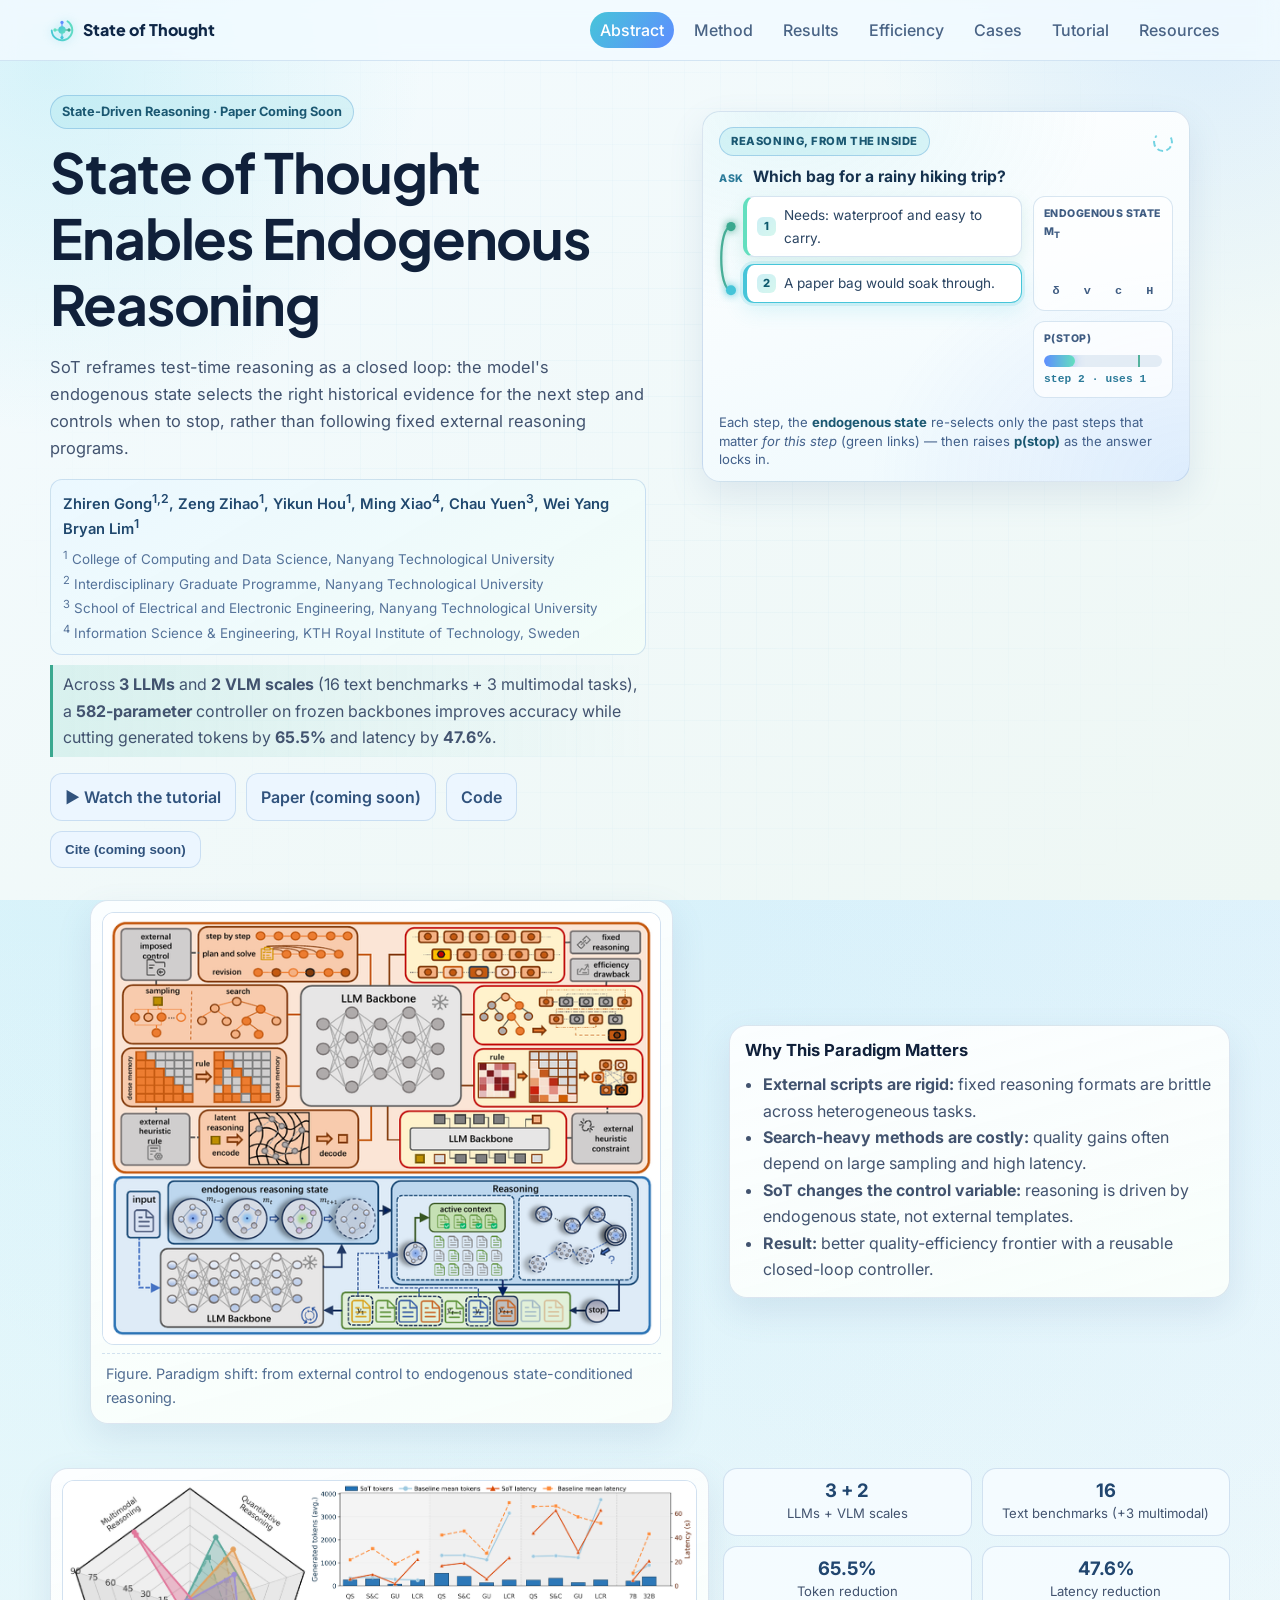
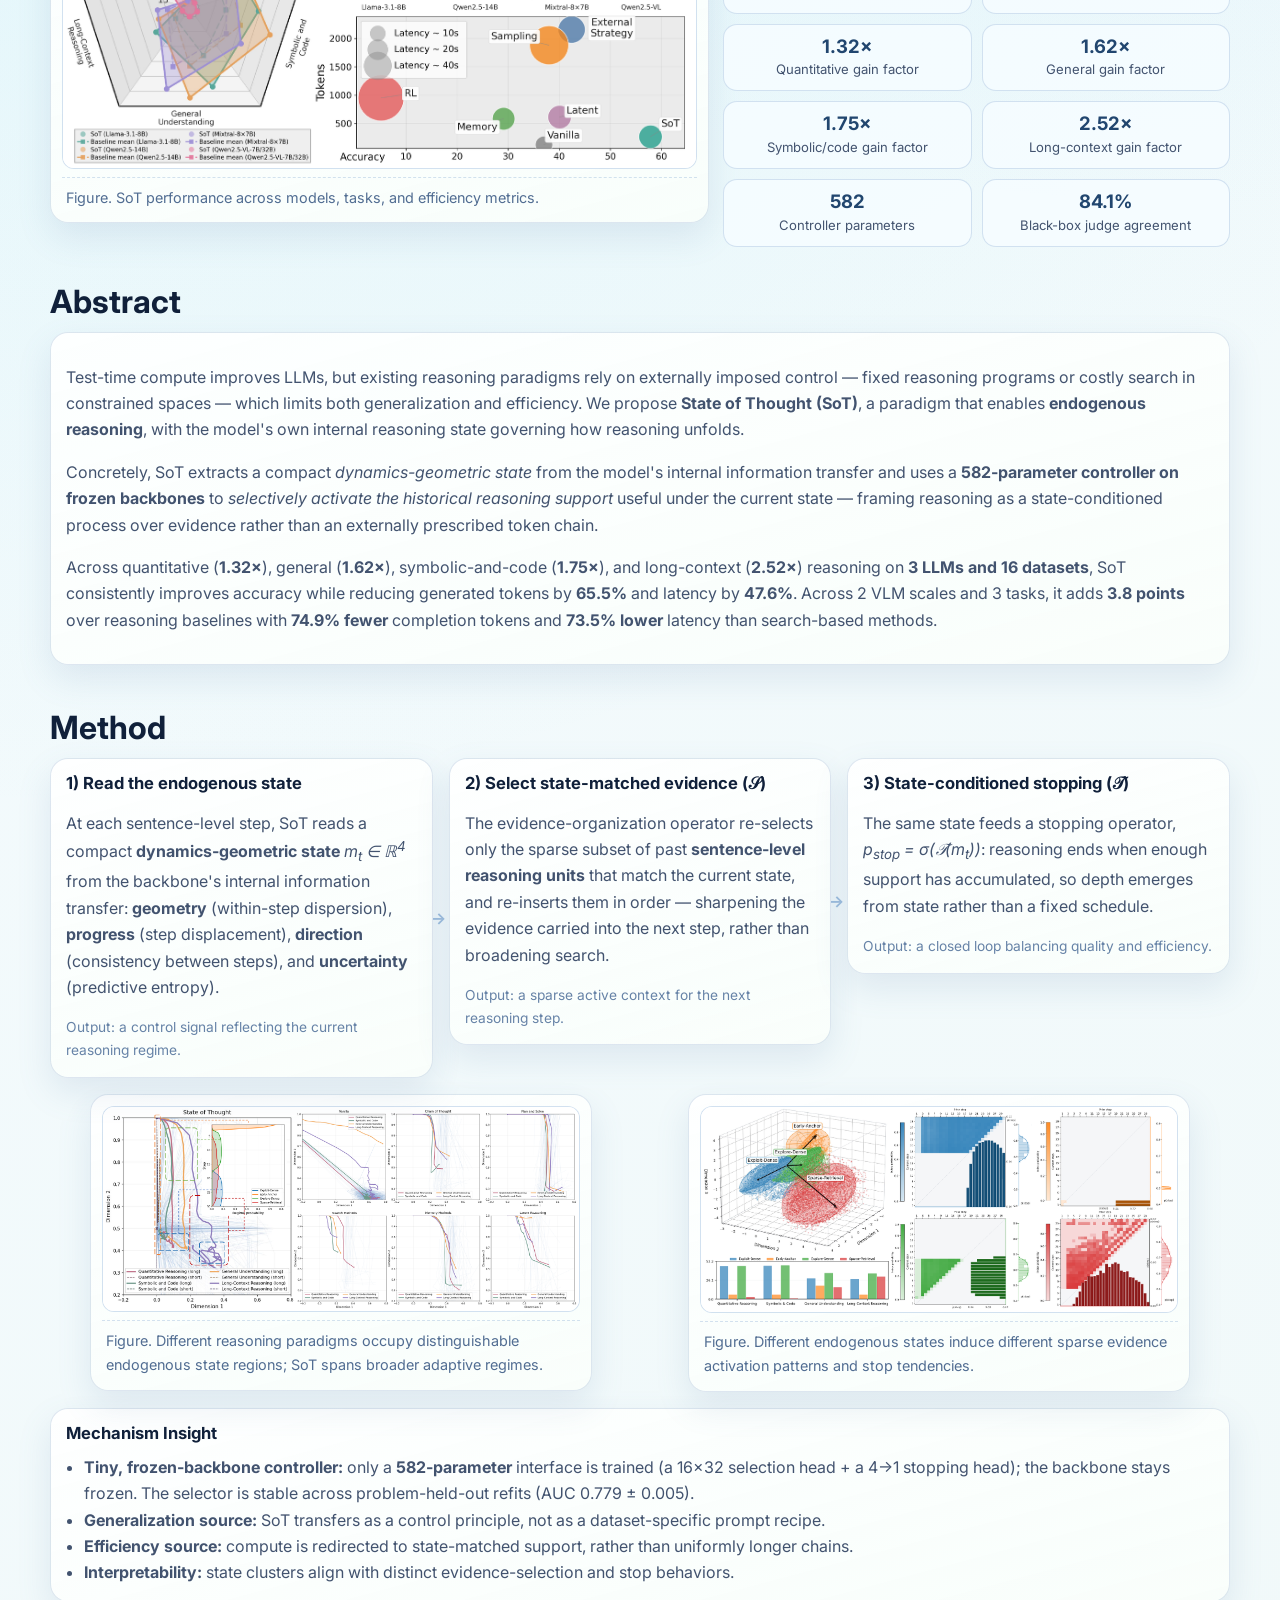
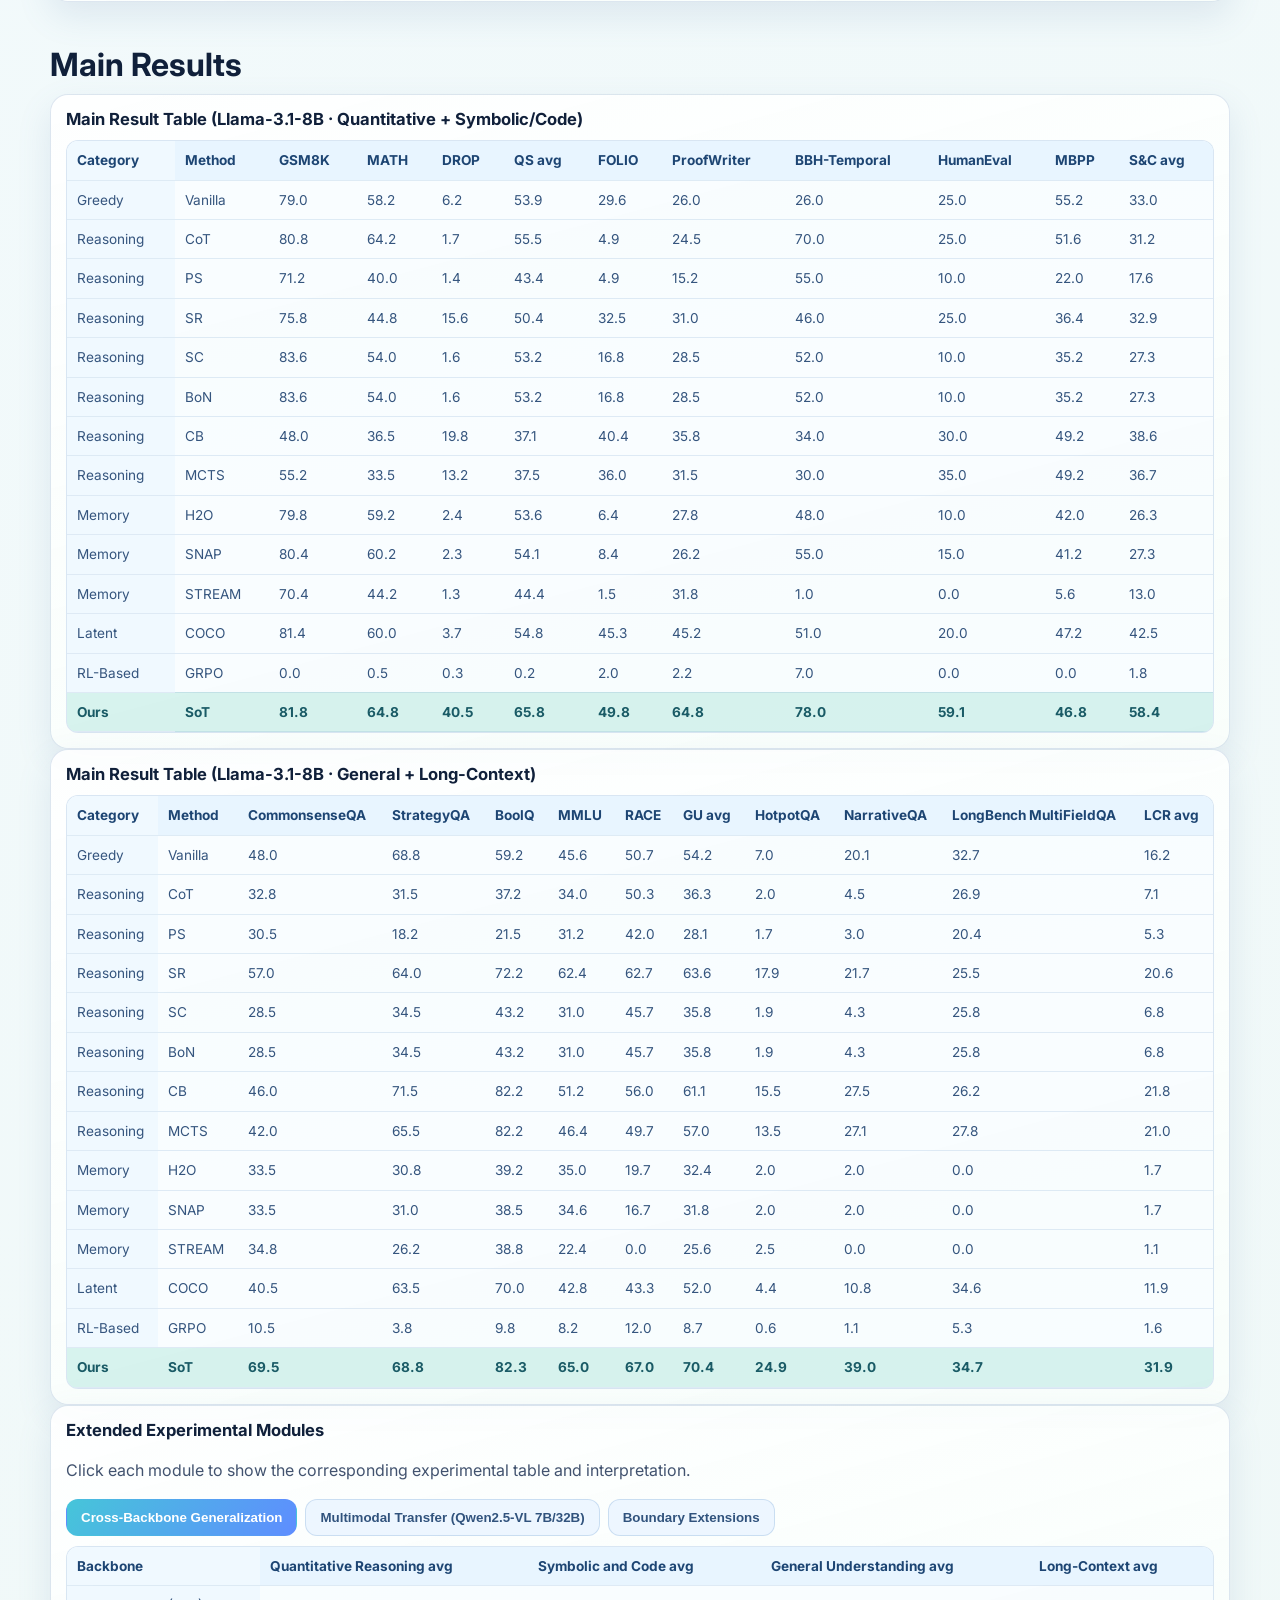
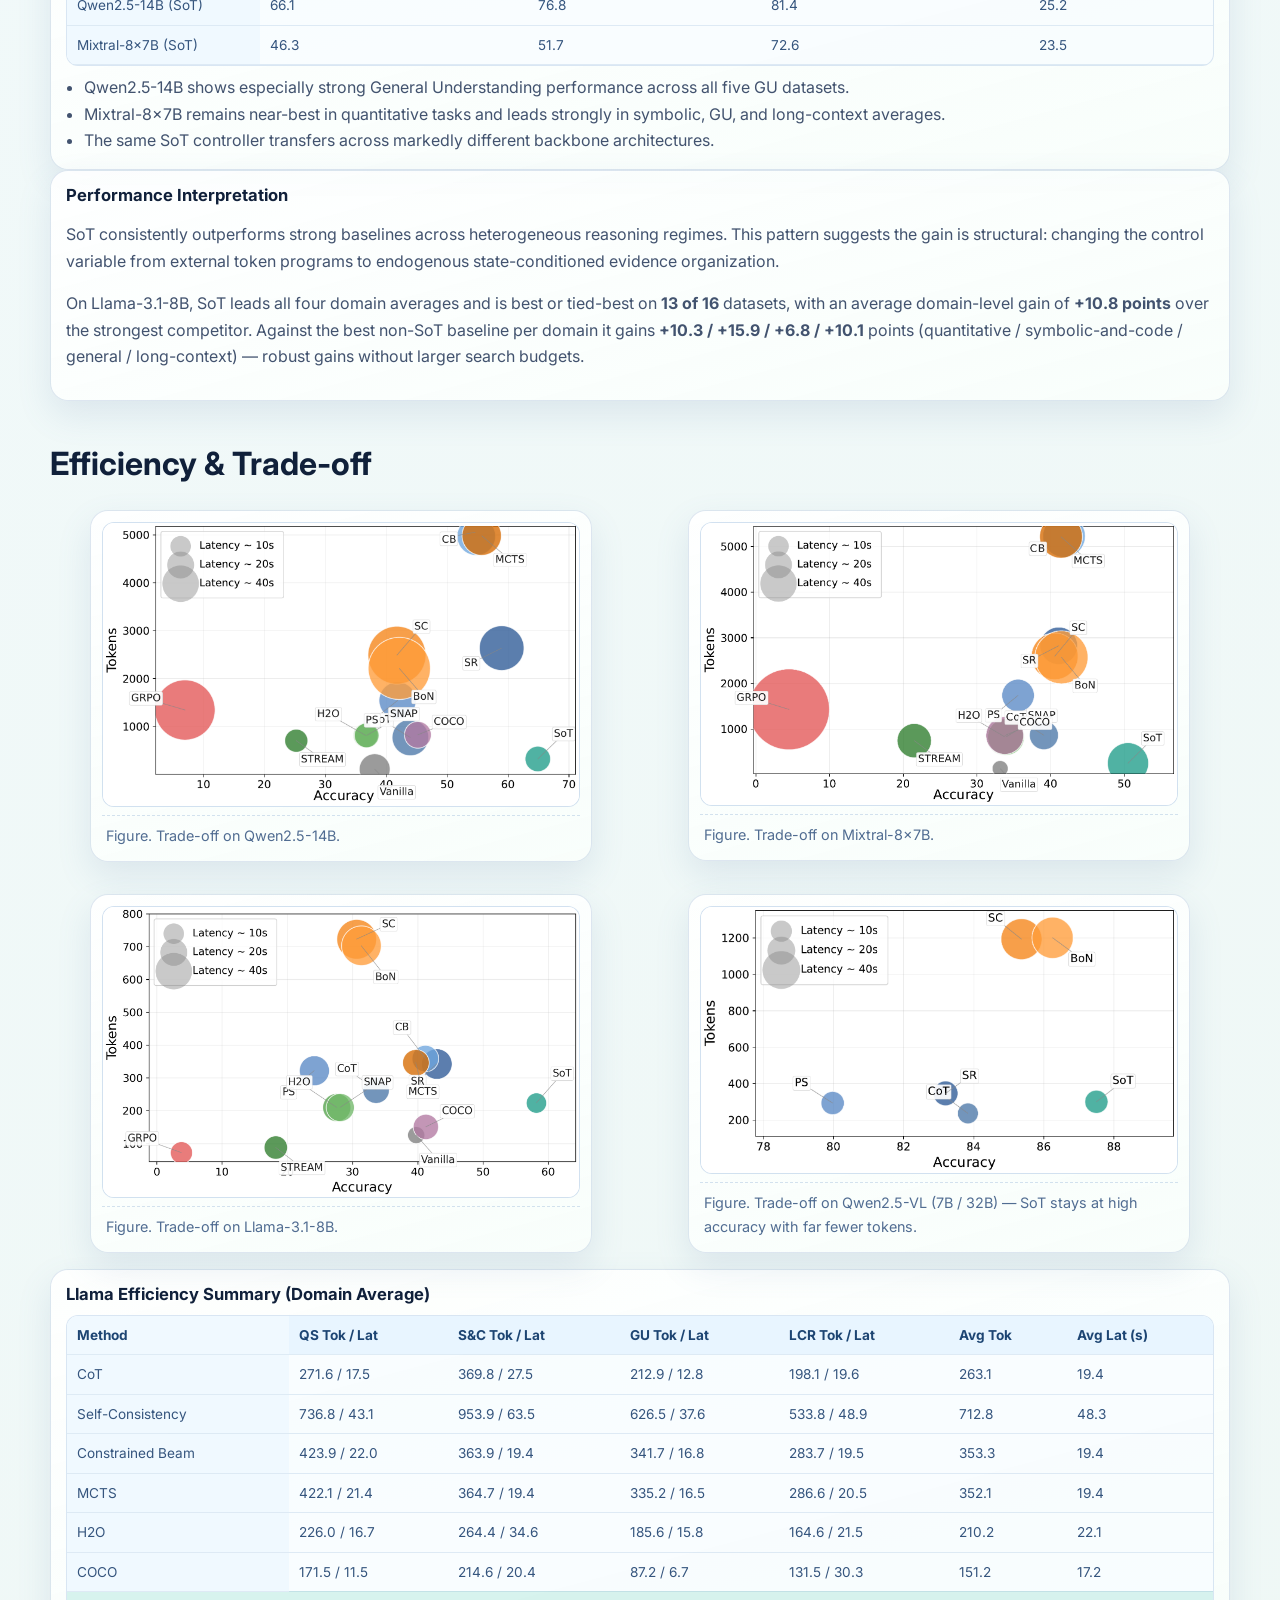
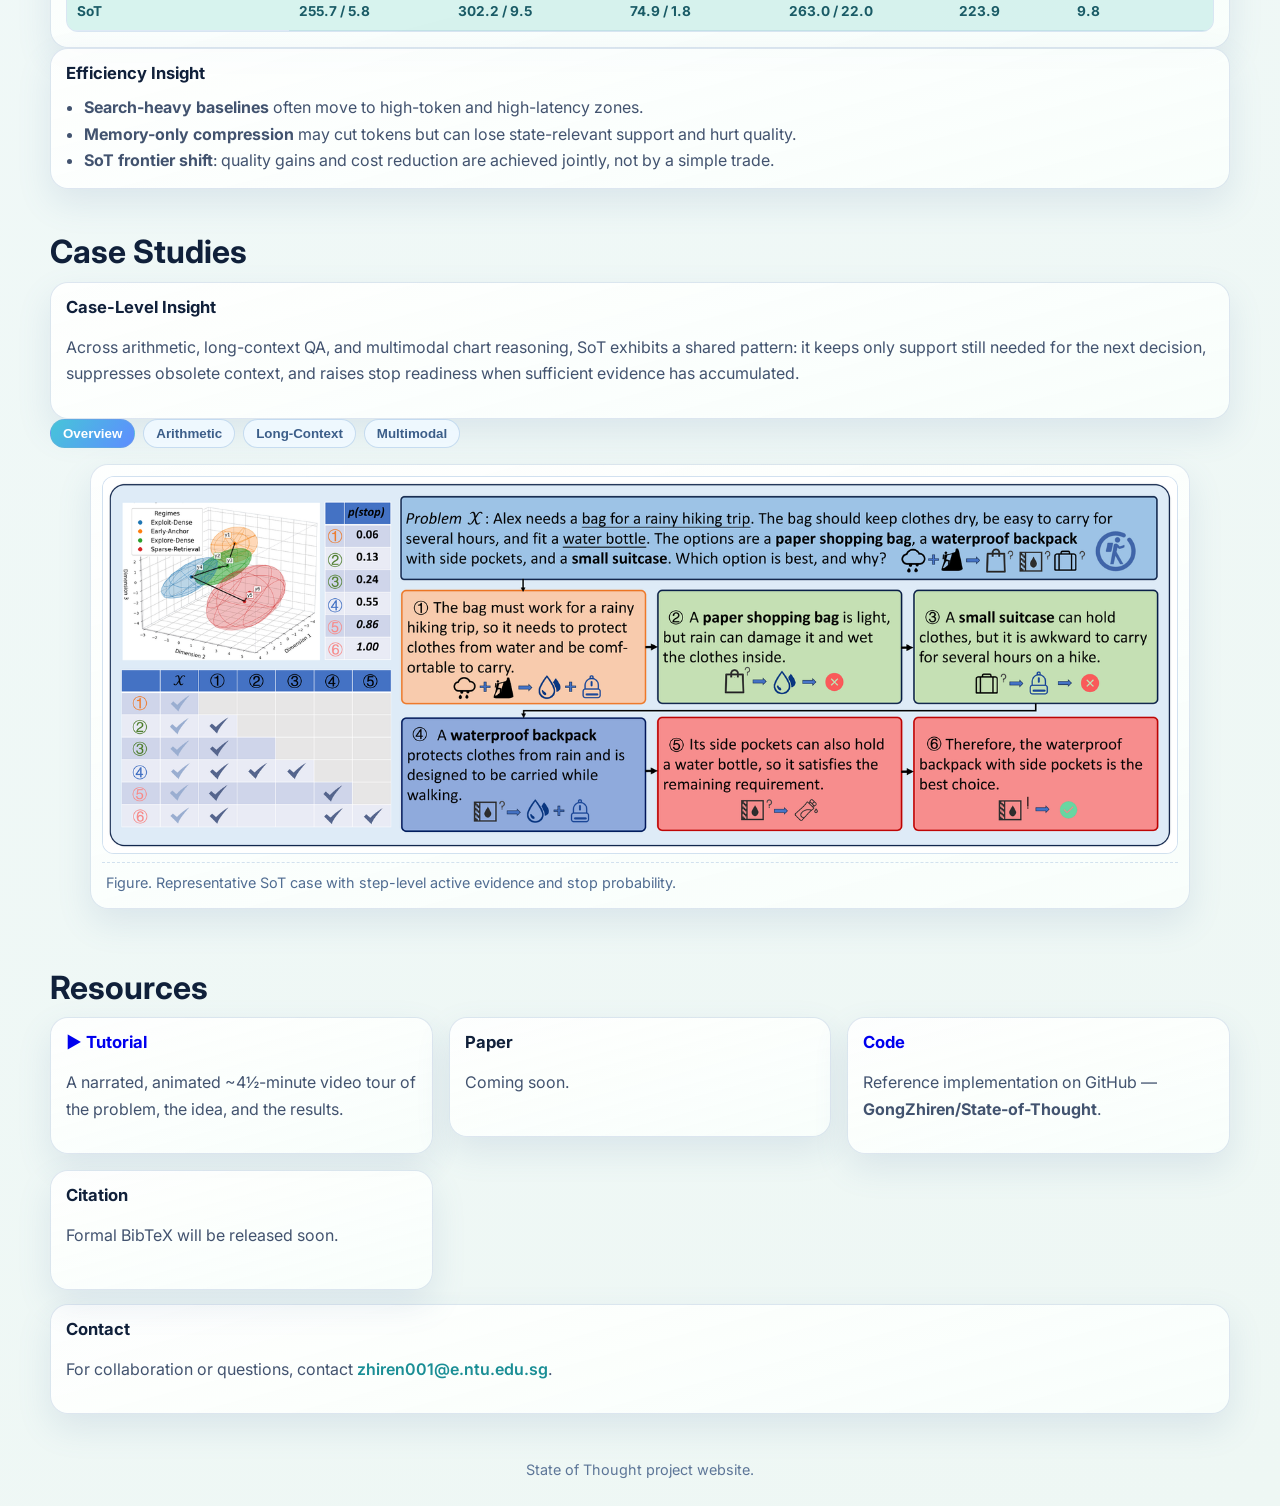
==== commit 7d16dc81: "SoT hero animation: connected reasoning graph with per-step relative selection - Steps now linked by" ====
--- a/index.html
+++ b/index.html
@@ -86,7 +86,7 @@
             <span class="sot-badge">Reasoning, from the inside</span>
             <span class="sot-loop" title="closed loop"></span>
           </div>
-          <p class="sot-q"><b>Ask</b><span>Which bag for a rainy hiking trip?</span></p>
+          <p class="sot-q"><b>Ask</b><span id="sotQ">Which bag for a rainy hiking trip?</span></p>
           <div class="sot-main">
             <div class="sot-chain" id="sotChain"></div>
             <aside class="sot-side">
@@ -102,10 +102,11 @@
               <div class="sot-panel">
                 <h5>p(stop)</h5>
                 <div class="sot-stopbar"><i id="sotStopFill"></i><u></u></div>
+                <div class="sot-sel" id="sotSel"></div>
               </div>
             </aside>
           </div>
-          <p class="sot-cap">The <b>endogenous state</b> keeps only the evidence still needed, drops the rest, and raises <b>p(stop)</b> when the answer locks in — no external script.</p>
+          <p class="sot-cap">Each step, the <b>endogenous state</b> re-selects only the past steps that matter <em>for this step</em> (green links) — then raises <b>p(stop)</b> as the answer locks in.</p>
         </div>
       </figure>
 
@@ -556,41 +557,64 @@
   </div>
 
   <script>
-  /* Live SoT worked example: a reasoning chain builds step by step; the endogenous
-     state keeps only the evidence still needed and raises p(stop) toward the answer. */
+  /* Live SoT: a reasoning chain builds step by step. Each step's endogenous state
+     re-selects only the prior steps that matter FOR THAT step (green links), so the
+     active evidence is relative, not fixed. Cycles through several examples. */
   (function(){
     const chain=document.getElementById('sotChain'); if(!chain) return;
-    const stopFill=document.getElementById('sotStopFill');
-    const steps=[
-      {n:'1', t:'Needs: waterproof and easy to carry.', tag:'keep'},
-      {n:'2', t:'A paper bag? Rain would soak through.', tag:'drop'},
-      {n:'3', t:'A small suitcase? Awkward on a trail.', tag:'drop'},
-      {n:'4', t:'A waterproof backpack keeps gear dry.', tag:'keep'},
-      {n:'5', t:'Its side pocket even holds the bottle.', tag:'keep'},
-      {n:'✓', t:'Take the waterproof backpack.', tag:'ans'}
+    const qEl=document.getElementById('sotQ'), stopFill=document.getElementById('sotStopFill'), selEl=document.getElementById('sotSel');
+    const NS='http://www.w3.org/2000/svg';
+    const EX=[
+      {q:'Which bag for a rainy hiking trip?',
+       steps:['Needs: waterproof and easy to carry.','A paper bag would soak through.','A suitcase is awkward on a trail.','A waterproof backpack fits both needs.','Its side pocket holds the water bottle.','Take the waterproof backpack.'],
+       deps:[[],[0],[0],[0],[3],[0,3,4]]},
+      {q:'A 5-pack is $20, a single is $5. Cheapest way to get 8?',
+       steps:['Goal: 8 bottles at the lowest cost.','One 5-pack covers 5 for $20.','3 more as singles cost 3 x $5 = $15.','So a 5-pack + 3 singles = $35.','All 8 as singles would be $40.','$35: one 5-pack plus 3 singles.'],
+       deps:[[],[0],[0,1],[1,2],[0],[3,4]]},
+      {q:"It's 9:40 and a task takes 25 min - done before 10?",
+       steps:['Start time is 9:40.','The task takes 25 minutes.','9:40 + 25 min = 10:05.','10:05 is later than 10:00.','No - it finishes at 10:05.'],
+       deps:[[],[],[0,1],[2],[2,3]]}
     ];
-    /* which prior steps stay active evidence when step i is current */
-    const active=[[0],[0],[0],[0,3],[0,3,4],[0,3,4]];
-    const els=steps.map(s=>{ const d=document.createElement('div');
-      d.className='sot-chip'+(s.tag==='ans'?' ans':'');
-      d.innerHTML='<span class="n">'+s.n+'</span><span class="t">'+s.t+'</span>'+(s.tag!=='ans'?'<span class="tag"></span>':'');
-      chain.appendChild(d); return d; });
     let reduce=false; try{reduce=matchMedia('(prefers-reduced-motion: reduce)').matches;}catch(e){}
-    let i=0, timer=null;
-    function clearAll(){ els.forEach(e=>{ e.classList.remove('on','cur','keep','drop'); const tg=e.querySelector('.tag'); if(tg) tg.textContent=''; }); if(stopFill) stopFill.style.width='8%'; }
-    function tick(){
-      if(i>=steps.length){ timer=setTimeout(()=>{ clearAll(); i=0; tick(); }, 2500); return; }
-      const e=els[i], s=steps[i], act=active[i]||[];
-      e.classList.add('on');
-      els.forEach((x,j)=>{ x.classList.toggle('cur', j===i);
-        if(j<i){ if(act.indexOf(j)>=0){ x.classList.add('keep'); x.classList.remove('drop'); }
-                 else { x.classList.add('drop'); x.classList.remove('keep'); } } });
-      const tg=e.querySelector('.tag'); if(tg) tg.textContent = s.tag==='keep'?'keep': s.tag==='drop'?'drop':'';
-      if(stopFill) stopFill.style.width=(s.tag==='ans'?100:(12+(i/(steps.length-1))*70))+'%';
-      i++; timer=setTimeout(tick, reduce?700:1350);
+    let exi=0, i=0, timer=null, svg=null, chips=[];
+    const STEP=2050, HOLD=2700;
+    function build(){
+      const ex=EX[exi]; qEl.textContent=ex.q; chain.innerHTML='';
+      svg=document.createElementNS(NS,'svg'); svg.setAttribute('class','sot-arcs'); chain.appendChild(svg);
+      chips=ex.steps.map((t,k)=>{ const ans=(k===ex.steps.length-1); const d=document.createElement('div');
+        d.className='sot-chip'+(ans?' ans':'');
+        d.innerHTML='<span class="n">'+(ans?'\u2713':(k+1))+'</span><span class="t">'+t+'</span>';
+        d.style.display='none'; chain.appendChild(d); return d; });
+      i=0;
     }
-    if(reduce){ els.forEach((e,j)=>{ e.classList.add('on'); if(active[steps.length-1].indexOf(j)>=0) e.classList.add('keep'); else if(j<steps.length-1) e.classList.add('drop'); }); if(stopFill) stopFill.style.width='100%'; }
-    else tick();
+    function draw(){
+      const ex=EX[exi];
+      chips.forEach((c,k)=>{ c.style.display = (k<=i)?'':'none'; });
+      const cr=chain.getBoundingClientRect();
+      const cy=chips.map(c=>{const r=c.getBoundingClientRect(); return r.top-cr.top+r.height/2;});
+      const gx=12, deps=ex.deps[i]||[];
+      svg.setAttribute('viewBox','0 0 '+chain.clientWidth+' '+chain.clientHeight); svg.innerHTML='';
+      deps.forEach(j=>{ const y0=cy[j], y1=cy[i], pa=document.createElementNS(NS,'path');
+        pa.setAttribute('d','M '+gx+' '+y0+' C '+(gx-13)+' '+y0+', '+(gx-13)+' '+y1+', '+gx+' '+y1);
+        pa.setAttribute('fill','none'); pa.setAttribute('stroke','#3aa88f'); pa.setAttribute('stroke-width','2.3'); pa.setAttribute('stroke-linecap','round'); pa.setAttribute('opacity','.92');
+        pa.style.filter='drop-shadow(0 0 3px rgba(58,168,143,.55))';
+        const len=Math.abs(y1-y0)+34; pa.setAttribute('stroke-dasharray',len); pa.setAttribute('stroke-dashoffset',reduce?0:len);
+        if(!reduce&&pa.animate) pa.animate([{strokeDashoffset:len},{strokeDashoffset:0}],{duration:520,fill:'forwards',easing:'ease-out'});
+        svg.appendChild(pa); });
+      for(let k=0;k<=i;k++){ const c=document.createElementNS(NS,'circle'); const isCur=k===i, isDep=deps.indexOf(k)>=0;
+        c.setAttribute('cx',gx); c.setAttribute('cy',cy[k]); c.setAttribute('r', isCur?5:(isDep?4.6:3.2));
+        c.setAttribute('fill', isCur?'#46c5d9':(isDep?'#3aa88f':'#b9c8da'));
+        if(isCur||isDep) c.setAttribute('style','filter:drop-shadow(0 0 4px '+(isCur?'#46c5d9':'#3aa88f')+')'); svg.appendChild(c); }
+      chips.forEach((c,k)=>{ c.classList.toggle('on',k<=i); c.classList.toggle('cur',k===i); c.classList.toggle('sel',deps.indexOf(k)>=0); });
+      if(selEl) selEl.textContent = i===0 ? 'step 1 \u00b7 first evidence' : (deps.length ? ('step '+(i+1)+' \u00b7 uses '+deps.map(d=>d+1).join(', ')) : ('step '+(i+1)));
+      const ans=(i===ex.steps.length-1); if(stopFill) stopFill.style.width=(ans?100:(12+(i/(ex.steps.length-1))*72))+'%';
+    }
+    function tick(){ const ex=EX[exi];
+      if(i<ex.steps.length){ draw(); i++; timer=setTimeout(tick,STEP); } else { timer=setTimeout(next,HOLD); } }
+    function next(){ chain.style.opacity='0';
+      timer=setTimeout(()=>{ exi=(exi+1)%EX.length; build(); requestAnimationFrame(()=>{ chain.style.opacity='1'; tick(); }); },400); }
+    build();
+    if(reduce){ i=EX[0].steps.length-1; draw(); } else requestAnimationFrame(tick);
   })();
   </script>
   <script src="./script.js"></script>
--- a/styles.css
+++ b/styles.css
@@ -610,7 +610,7 @@
 
 /* ---- animated hero (SoT worked example) + overview row + brand mark ---- */
 .hero-anim-card{
-  position:relative; overflow:hidden; padding:0; min-height:430px;
+  position:relative; overflow:hidden; padding:0; min-height:340px; align-self:start;
   background:radial-gradient(120% 100% at 16% 0%, rgba(70,197,217,.12), transparent 55%),
              radial-gradient(120% 120% at 100% 100%, rgba(94,141,255,.12), transparent 55%),
              linear-gradient(165deg,#ffffff,#eef9fd);
@@ -626,20 +626,18 @@
 .sot-q{margin:2px 0 0; font-weight:700; color:#16324f; font-size:.98rem; display:flex; gap:9px; align-items:baseline; line-height:1.3;}
 .sot-q b{color:#2b7a99; font-weight:800; font-size:.66rem; text-transform:uppercase; letter-spacing:.06em; flex:none;}
 .sot-main{display:grid; grid-template-columns:minmax(0,1fr) 140px; gap:11px; align-items:start;}
-.sot-chain{display:flex; flex-direction:column; gap:7px;}
+.sot-chain{position:relative; display:flex; flex-direction:column; gap:7px; padding-left:24px; transition:opacity .38s ease;}
+.sot-arcs{position:absolute; left:0; top:0; width:100%; height:100%; overflow:visible; pointer-events:none; z-index:0;}
 .sot-chip{display:flex; gap:8px; align-items:center; background:#fff; border:1px solid rgba(96,150,196,.26);
   border-left:4px solid transparent; border-radius:11px; padding:7px 10px; font-size:.85rem; color:#2a4462;
   box-shadow:0 4px 13px rgba(31,72,120,.06);
   opacity:0; transform:translateY(7px); transition:opacity .45s, transform .45s, border-color .4s, background .4s, box-shadow .4s;}
-.sot-chip.on{opacity:1; transform:none;}
+.sot-chip.on{opacity:.5; transform:none;}
 .sot-chip .n{flex:none; width:19px; height:19px; border-radius:6px; display:grid; place-items:center;
   font-weight:800; font-size:.7rem; color:#0e5a6e; background:linear-gradient(135deg,#cdeff5,#d6f7ee);}
 .sot-chip .t{flex:1; min-width:0;}
-.sot-chip.cur{border-color:var(--cyan); box-shadow:0 0 0 3px rgba(70,197,217,.16), 0 8px 20px rgba(70,197,217,.16);}
-.sot-chip.keep{border-left-color:var(--mint);}
-.sot-chip.keep .tag{color:#1f8f76;}
-.sot-chip.drop{opacity:.5;}
-.sot-chip.drop .t{text-decoration:line-through; text-decoration-color:rgba(206,86,86,.55);}
+.sot-chip.cur{opacity:1; border-color:var(--cyan); box-shadow:0 0 0 3px rgba(70,197,217,.16), 0 8px 20px rgba(70,197,217,.16);}
+.sot-chip.sel{opacity:1; border-left-color:var(--mint); box-shadow:0 6px 16px rgba(58,168,143,.14);}
 .sot-chip .tag{margin-left:auto; flex:none; font-size:.62rem; font-weight:800; text-transform:uppercase; letter-spacing:.04em; color:#93a7c2;}
 .sot-chip.ans{background:linear-gradient(135deg,rgba(99,223,191,.24),rgba(70,197,217,.15)); border-color:rgba(58,168,143,.5); border-left-color:var(--teal); color:#0f5a4a; font-weight:700;}
 .sot-chip.ans .n{background:linear-gradient(135deg,#63dfbf,#46c5d9); color:#08463a;}
@@ -658,9 +656,10 @@
 .sot-stopbar i{position:absolute; left:0; top:0; bottom:0; width:8%; border-radius:7px;
   background:linear-gradient(90deg,var(--blue),var(--mint)); box-shadow:0 0 10px rgba(94,141,255,.5); transition:width .55s ease;}
 .sot-stopbar u{position:absolute; left:80%; top:-2px; bottom:-2px; width:2px; background:rgba(58,168,143,.85);}
+.sot-sel{margin-top:3px; min-height:1em; font-family:'JetBrains Mono',ui-monospace,monospace; font-size:.7rem; font-weight:700; letter-spacing:.01em; color:#2b7a99;}
 .sot-cap{margin:6px 0 0; font-size:.82rem; color:#42608a; line-height:1.4;}
 .sot-cap b{color:#1b5872;}
-@media (max-width:900px){ .hero-anim-card{min-height:430px;} .sot-main{grid-template-columns:minmax(0,1fr) 124px;} }
+@media (max-width:900px){ .hero-anim-card{min-height:320px;} .sot-main{grid-template-columns:minmax(0,1fr) 124px;} }
 
 .overview-row{display:grid; grid-template-columns:minmax(0,1.3fr) minmax(0,1fr); gap:14px; margin-top:12px; align-items:start;}
 .overview-row > .figure-card{margin:0;}
@@ -673,3 +672,4 @@
 .hero-bottom .figure-card img{max-height:440px;}
 
 .brand-mark{width:24px; height:24px; display:block; flex:none; filter:drop-shadow(0 0 5px rgba(70,197,217,.4));}
+.sot-chip{ position:relative; z-index:1; }
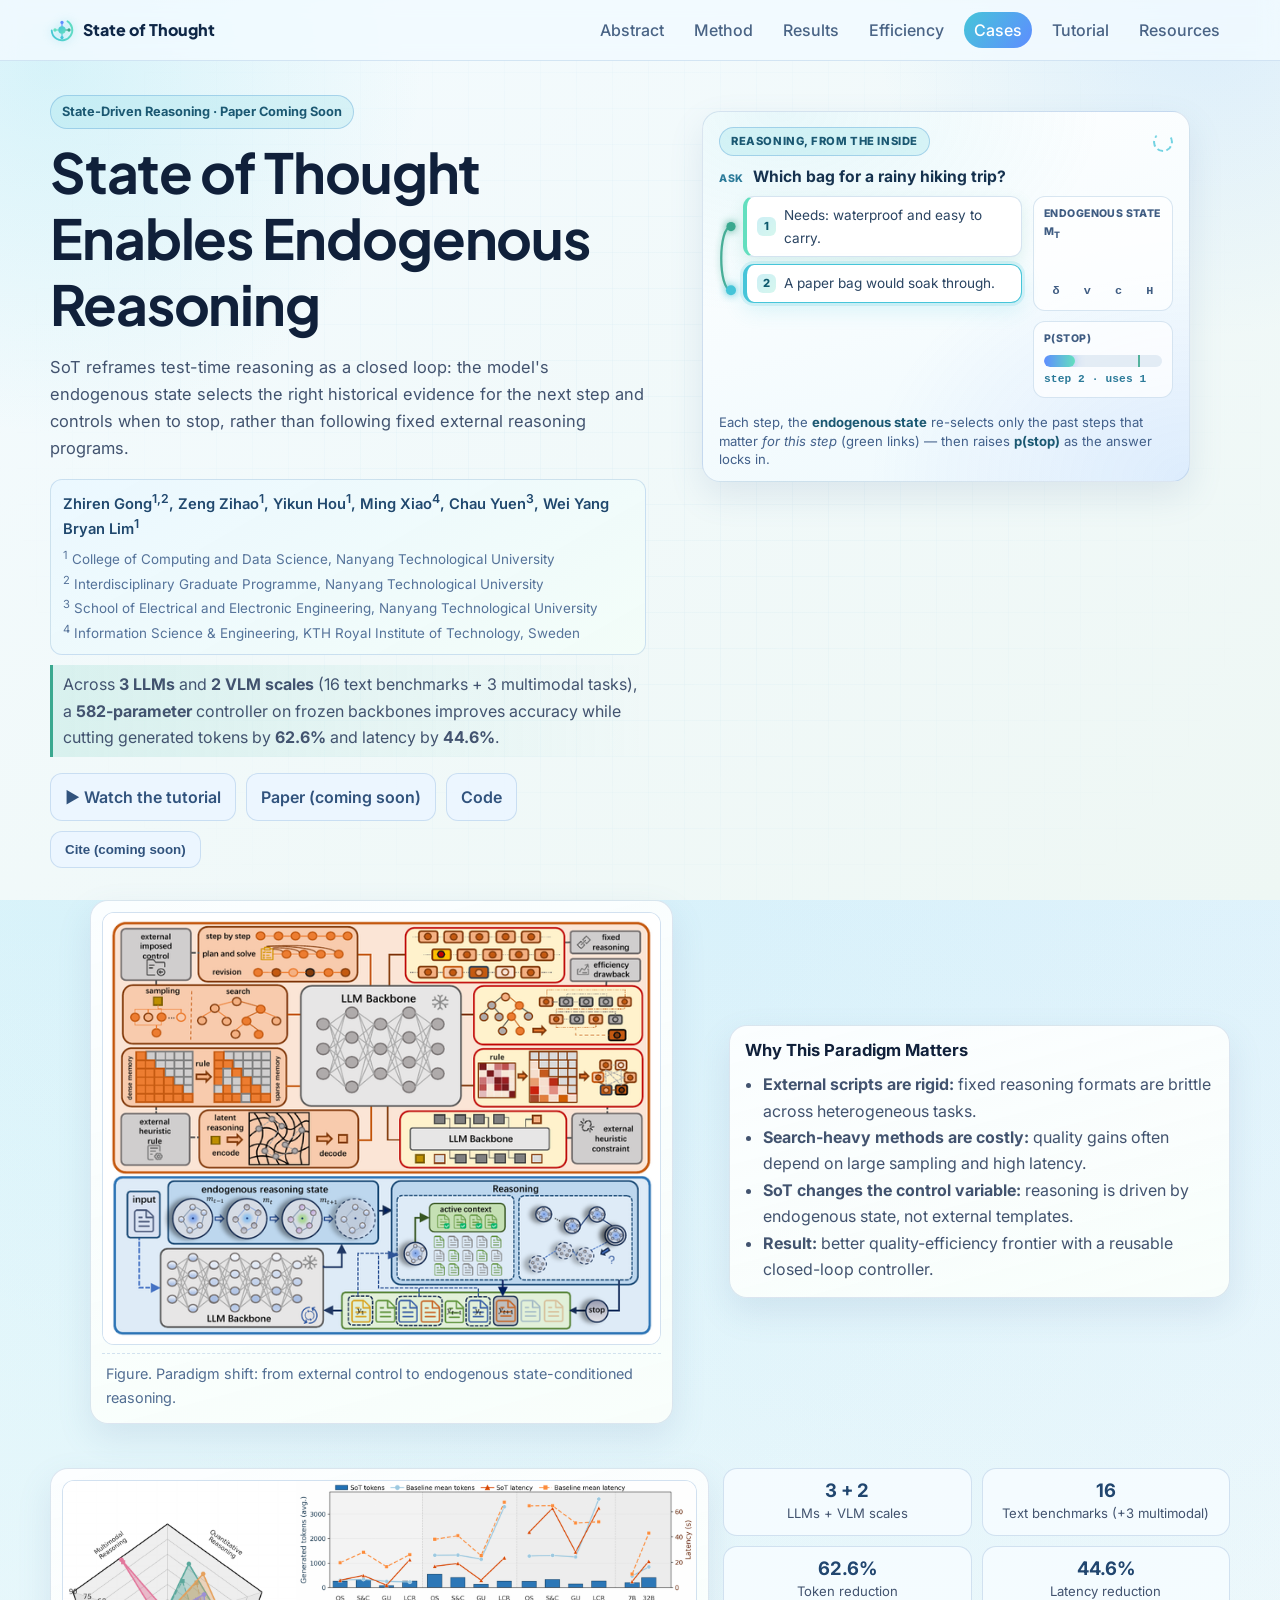
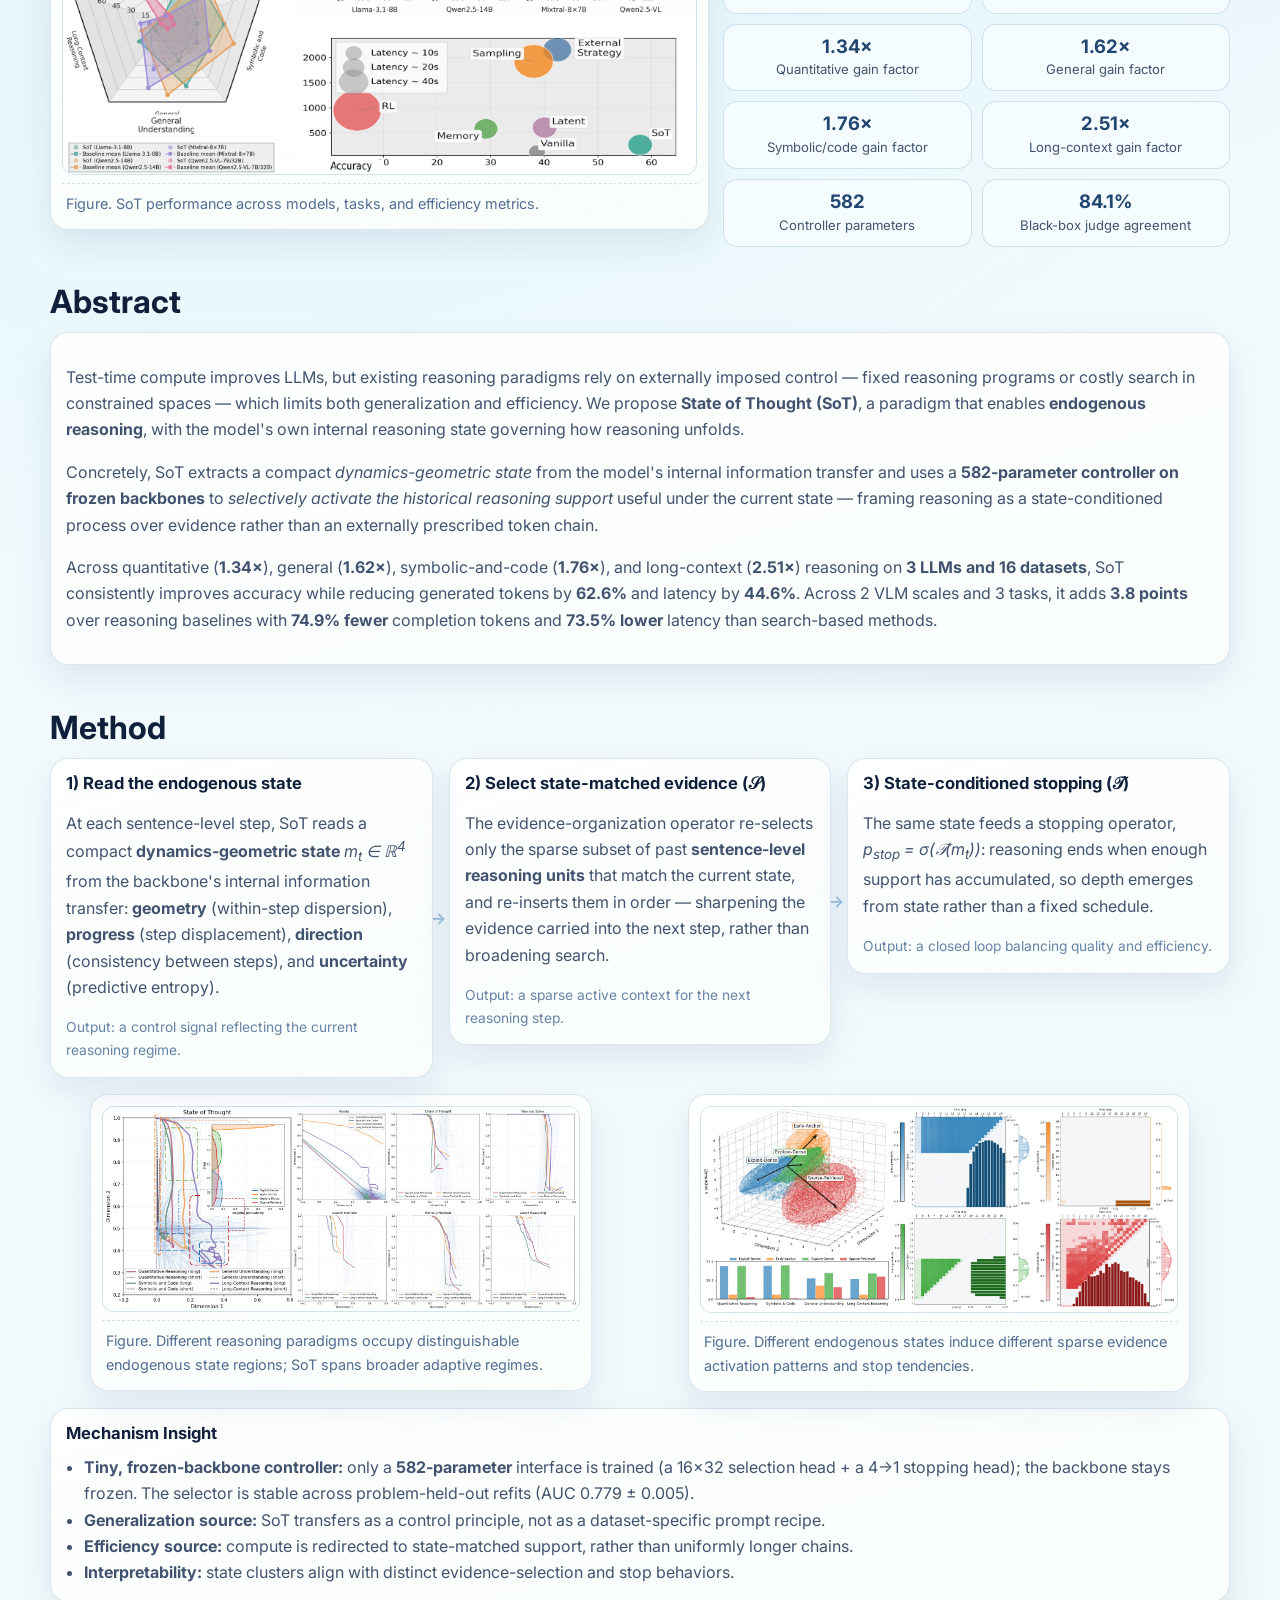
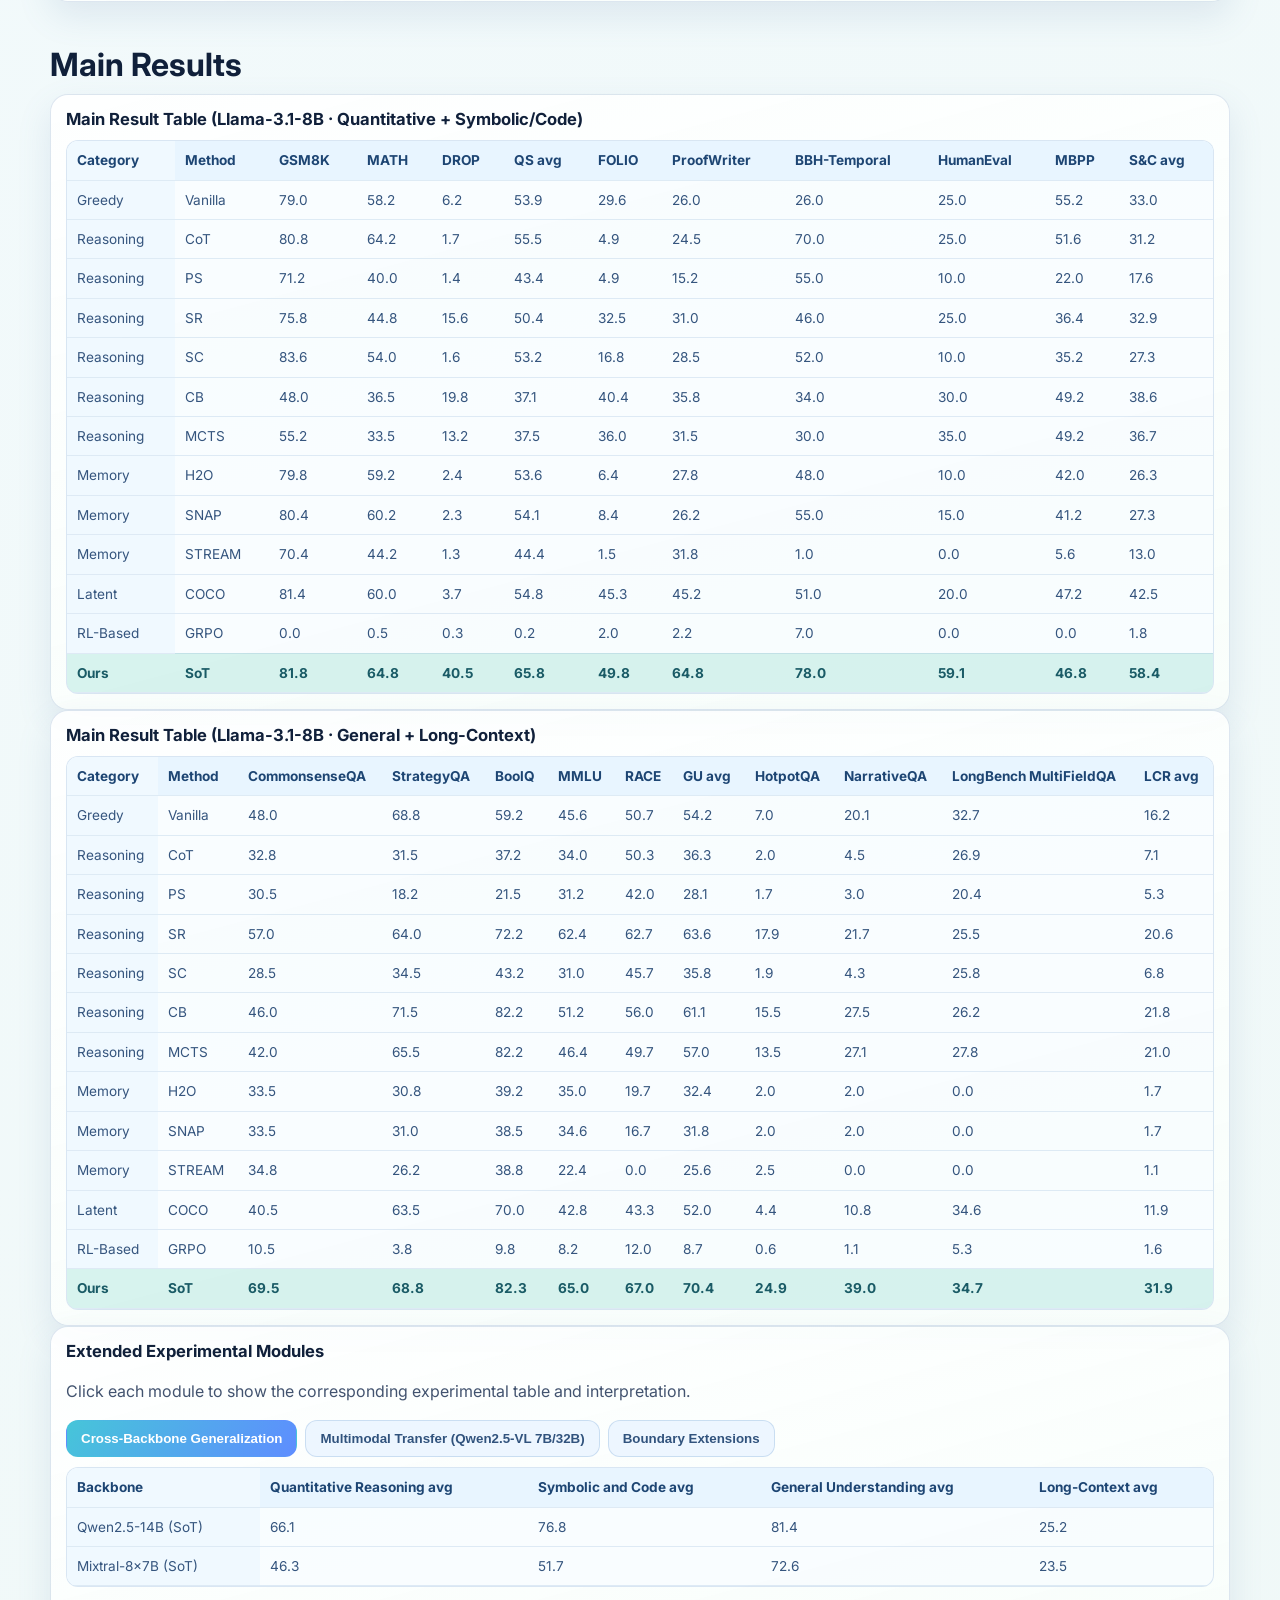
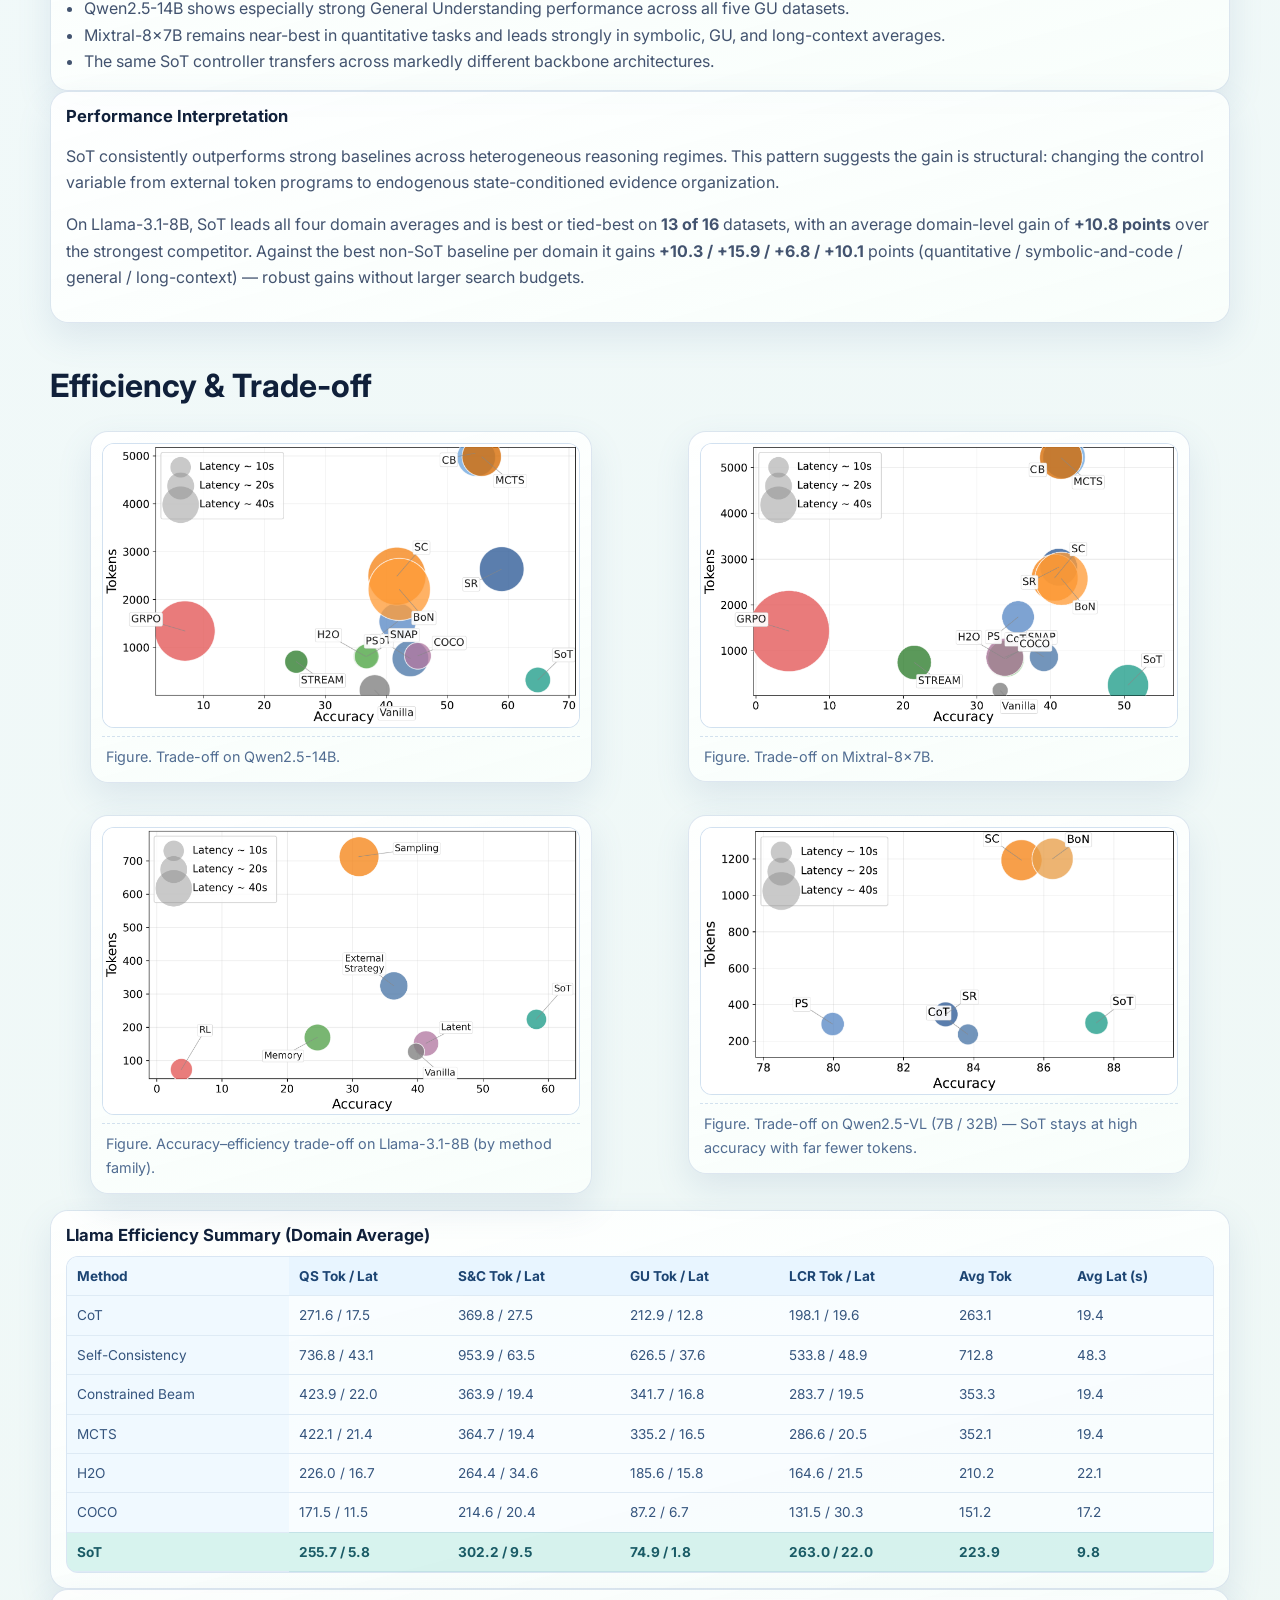
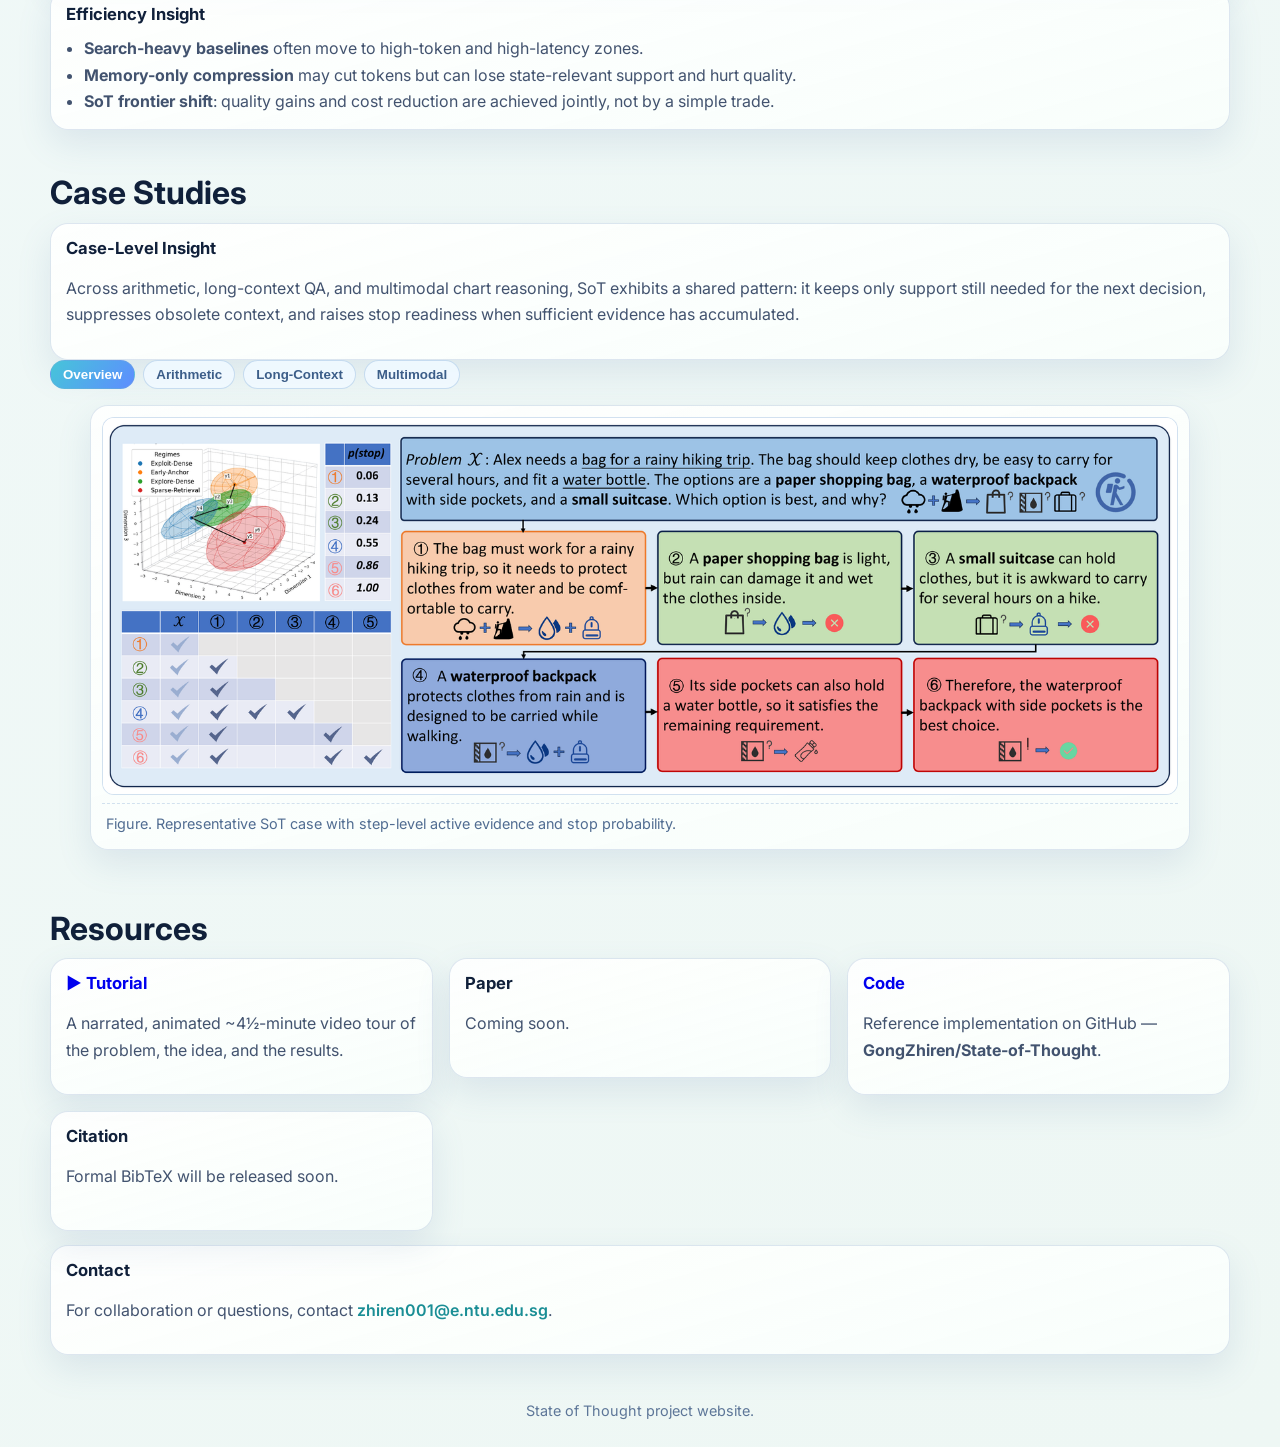
==== commit ff5121bd: "Sync SoT site + tutorial to revised paper (BoN removed from LLM part; new numbers) - Remove BoN rows" ====
--- a/index.html
+++ b/index.html
@@ -71,7 +71,7 @@
         <p class="hero-highlight">
           Across <strong>3 LLMs</strong> and <strong>2 VLM scales</strong> (16 text benchmarks + 3 multimodal tasks), a
           <strong>582-parameter</strong> controller on frozen backbones improves accuracy while cutting generated
-          tokens by <strong>65.5%</strong> and latency by <strong>47.6%</strong>.
+          tokens by <strong>62.6%</strong> and latency by <strong>44.6%</strong>.
         </p>
         <div class="cta">
           <a class="btn btn-soft" href="tutorial.html">▶ Watch the tutorial</a>
@@ -135,12 +135,12 @@
       <div class="metrics metric-grid">
         <article><h3>3 + 2</h3><p>LLMs + VLM scales</p></article>
         <article><h3>16</h3><p>Text benchmarks (+3 multimodal)</p></article>
-        <article><h3>65.5%</h3><p>Token reduction</p></article>
-        <article><h3>47.6%</h3><p>Latency reduction</p></article>
-        <article><h3>1.32×</h3><p>Quantitative gain factor</p></article>
+        <article><h3>62.6%</h3><p>Token reduction</p></article>
+        <article><h3>44.6%</h3><p>Latency reduction</p></article>
+        <article><h3>1.34×</h3><p>Quantitative gain factor</p></article>
         <article><h3>1.62×</h3><p>General gain factor</p></article>
-        <article><h3>1.75×</h3><p>Symbolic/code gain factor</p></article>
-        <article><h3>2.52×</h3><p>Long-context gain factor</p></article>
+        <article><h3>1.76×</h3><p>Symbolic/code gain factor</p></article>
+        <article><h3>2.51×</h3><p>Long-context gain factor</p></article>
         <article><h3>582</h3><p>Controller parameters</p></article>
         <article><h3>84.1%</h3><p>Black-box judge agreement</p></article>
       </div>
@@ -162,10 +162,10 @@
           evidence rather than an externally prescribed token chain.
         </p>
         <p>
-          Across quantitative (<strong>1.32×</strong>), general (<strong>1.62×</strong>), symbolic-and-code
-          (<strong>1.75×</strong>), and long-context (<strong>2.52×</strong>) reasoning on <strong>3 LLMs and 16 datasets</strong>,
-          SoT consistently improves accuracy while reducing generated tokens by <strong>65.5%</strong> and latency by
-          <strong>47.6%</strong>. Across 2 VLM scales and 3 tasks, it adds <strong>3.8 points</strong> over reasoning
+          Across quantitative (<strong>1.34×</strong>), general (<strong>1.62×</strong>), symbolic-and-code
+          (<strong>1.76×</strong>), and long-context (<strong>2.51×</strong>) reasoning on <strong>3 LLMs and 16 datasets</strong>,
+          SoT consistently improves accuracy while reducing generated tokens by <strong>62.6%</strong> and latency by
+          <strong>44.6%</strong>. Across 2 VLM scales and 3 tasks, it adds <strong>3.8 points</strong> over reasoning
           baselines with <strong>74.9% fewer</strong> completion tokens and <strong>73.5% lower</strong> latency than
           search-based methods.
         </p>
@@ -250,7 +250,6 @@
               <tr><td>Reasoning</td><td>PS</td><td>71.2</td><td>40.0</td><td>1.4</td><td>43.4</td><td>4.9</td><td>15.2</td><td>55.0</td><td>10.0</td><td>22.0</td><td>17.6</td></tr>
               <tr><td>Reasoning</td><td>SR</td><td>75.8</td><td>44.8</td><td>15.6</td><td>50.4</td><td>32.5</td><td>31.0</td><td>46.0</td><td>25.0</td><td>36.4</td><td>32.9</td></tr>
               <tr><td>Reasoning</td><td>SC</td><td>83.6</td><td>54.0</td><td>1.6</td><td>53.2</td><td>16.8</td><td>28.5</td><td>52.0</td><td>10.0</td><td>35.2</td><td>27.3</td></tr>
-              <tr><td>Reasoning</td><td>BoN</td><td>83.6</td><td>54.0</td><td>1.6</td><td>53.2</td><td>16.8</td><td>28.5</td><td>52.0</td><td>10.0</td><td>35.2</td><td>27.3</td></tr>
               <tr><td>Reasoning</td><td>CB</td><td>48.0</td><td>36.5</td><td>19.8</td><td>37.1</td><td>40.4</td><td>35.8</td><td>34.0</td><td>30.0</td><td>49.2</td><td>38.6</td></tr>
               <tr><td>Reasoning</td><td>MCTS</td><td>55.2</td><td>33.5</td><td>13.2</td><td>37.5</td><td>36.0</td><td>31.5</td><td>30.0</td><td>35.0</td><td>49.2</td><td>36.7</td></tr>
               <tr><td>Memory</td><td>H2O</td><td>79.8</td><td>59.2</td><td>2.4</td><td>53.6</td><td>6.4</td><td>27.8</td><td>48.0</td><td>10.0</td><td>42.0</td><td>26.3</td></tr>
@@ -290,7 +289,6 @@
               <tr><td>Reasoning</td><td>PS</td><td>30.5</td><td>18.2</td><td>21.5</td><td>31.2</td><td>42.0</td><td>28.1</td><td>1.7</td><td>3.0</td><td>20.4</td><td>5.3</td></tr>
               <tr><td>Reasoning</td><td>SR</td><td>57.0</td><td>64.0</td><td>72.2</td><td>62.4</td><td>62.7</td><td>63.6</td><td>17.9</td><td>21.7</td><td>25.5</td><td>20.6</td></tr>
               <tr><td>Reasoning</td><td>SC</td><td>28.5</td><td>34.5</td><td>43.2</td><td>31.0</td><td>45.7</td><td>35.8</td><td>1.9</td><td>4.3</td><td>25.8</td><td>6.8</td></tr>
-              <tr><td>Reasoning</td><td>BoN</td><td>28.5</td><td>34.5</td><td>43.2</td><td>31.0</td><td>45.7</td><td>35.8</td><td>1.9</td><td>4.3</td><td>25.8</td><td>6.8</td></tr>
               <tr><td>Reasoning</td><td>CB</td><td>46.0</td><td>71.5</td><td>82.2</td><td>51.2</td><td>56.0</td><td>61.1</td><td>15.5</td><td>27.5</td><td>26.2</td><td>21.8</td></tr>
               <tr><td>Reasoning</td><td>MCTS</td><td>42.0</td><td>65.5</td><td>82.2</td><td>46.4</td><td>49.7</td><td>57.0</td><td>13.5</td><td>27.1</td><td>27.8</td><td>21.0</td></tr>
               <tr><td>Memory</td><td>H2O</td><td>33.5</td><td>30.8</td><td>39.2</td><td>35.0</td><td>19.7</td><td>32.4</td><td>2.0</td><td>2.0</td><td>0.0</td><td>1.7</td></tr>
@@ -382,7 +380,7 @@
                 </tr>
               </thead>
               <tbody>
-                <tr><td>Top-3 baseline average</td><td>53.5</td><td>44.0</td><td>61.5</td><td>24.2</td></tr>
+                <tr><td>Top-3 baseline average</td><td>53.2</td><td>44.0</td><td>61.5</td><td>24.2</td></tr>
                 <tr><td>SoT-Training-free</td><td>59.0</td><td>50.1</td><td>52.0</td><td>26.9</td></tr>
                 <tr><td>SoT-Embedding</td><td>59.0</td><td>49.8</td><td>51.9</td><td>27.9</td></tr>
               </tbody>
@@ -426,8 +424,8 @@
 
       <div class="grid2">
         <figure class="card figure-card">
-          <img src="./assets/tradeoff_llama_ungrouped_baselines.png" alt="Tradeoff on Llama-3.1-8B" data-full="./assets/tradeoff_llama_ungrouped_baselines.png" loading="lazy">
-          <figcaption>Figure. Trade-off on Llama-3.1-8B.</figcaption>
+          <img src="./assets/tradeoff_llama_grouped6.png" alt="Accuracy-efficiency trade-off on Llama-3.1-8B by method family" data-full="./assets/tradeoff_llama_grouped6.png" loading="lazy">
+          <figcaption>Figure. Accuracy–efficiency trade-off on Llama-3.1-8B (by method family).</figcaption>
         </figure>
         <figure class="card figure-card">
           <img src="./assets/tradeoff_qwen25vl_two_scale.png" alt="Tradeoff on Qwen2.5-VL 7B and 32B" data-full="./assets/tradeoff_qwen25vl_two_scale.png" loading="lazy">
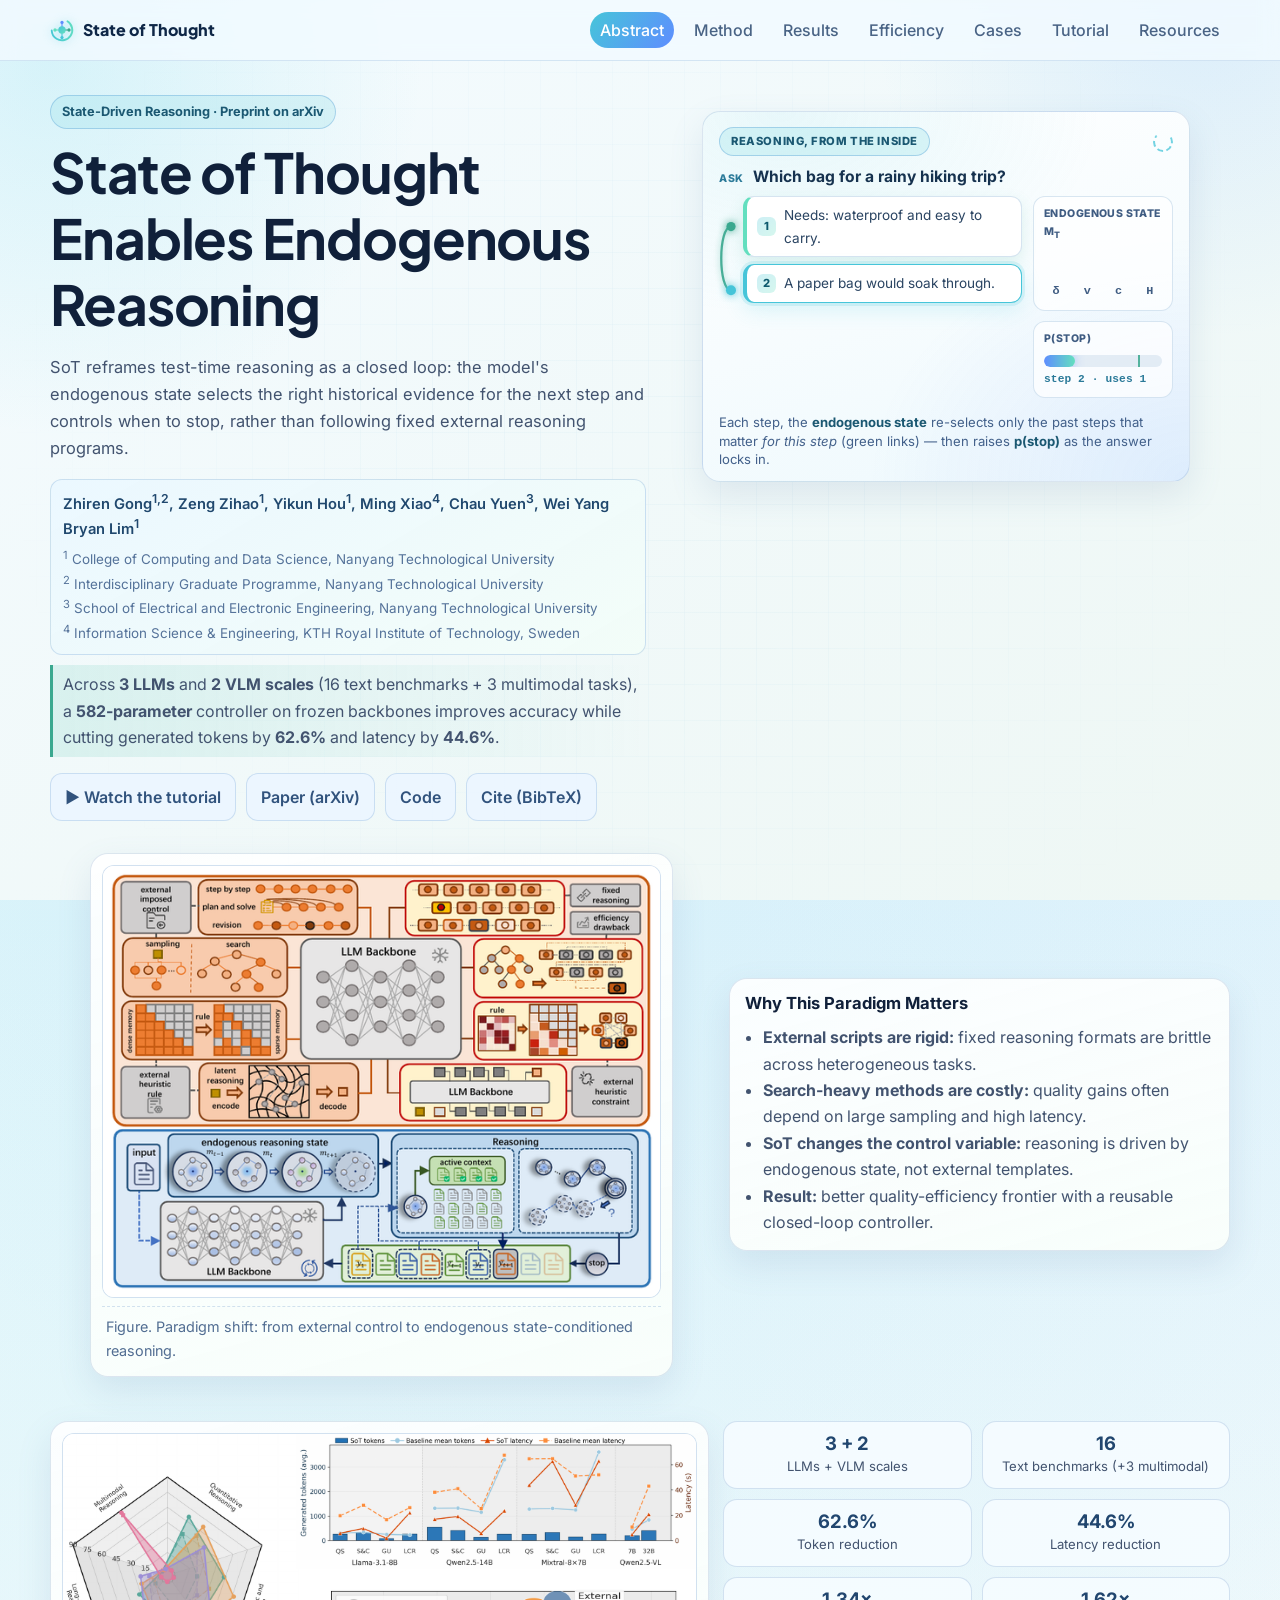
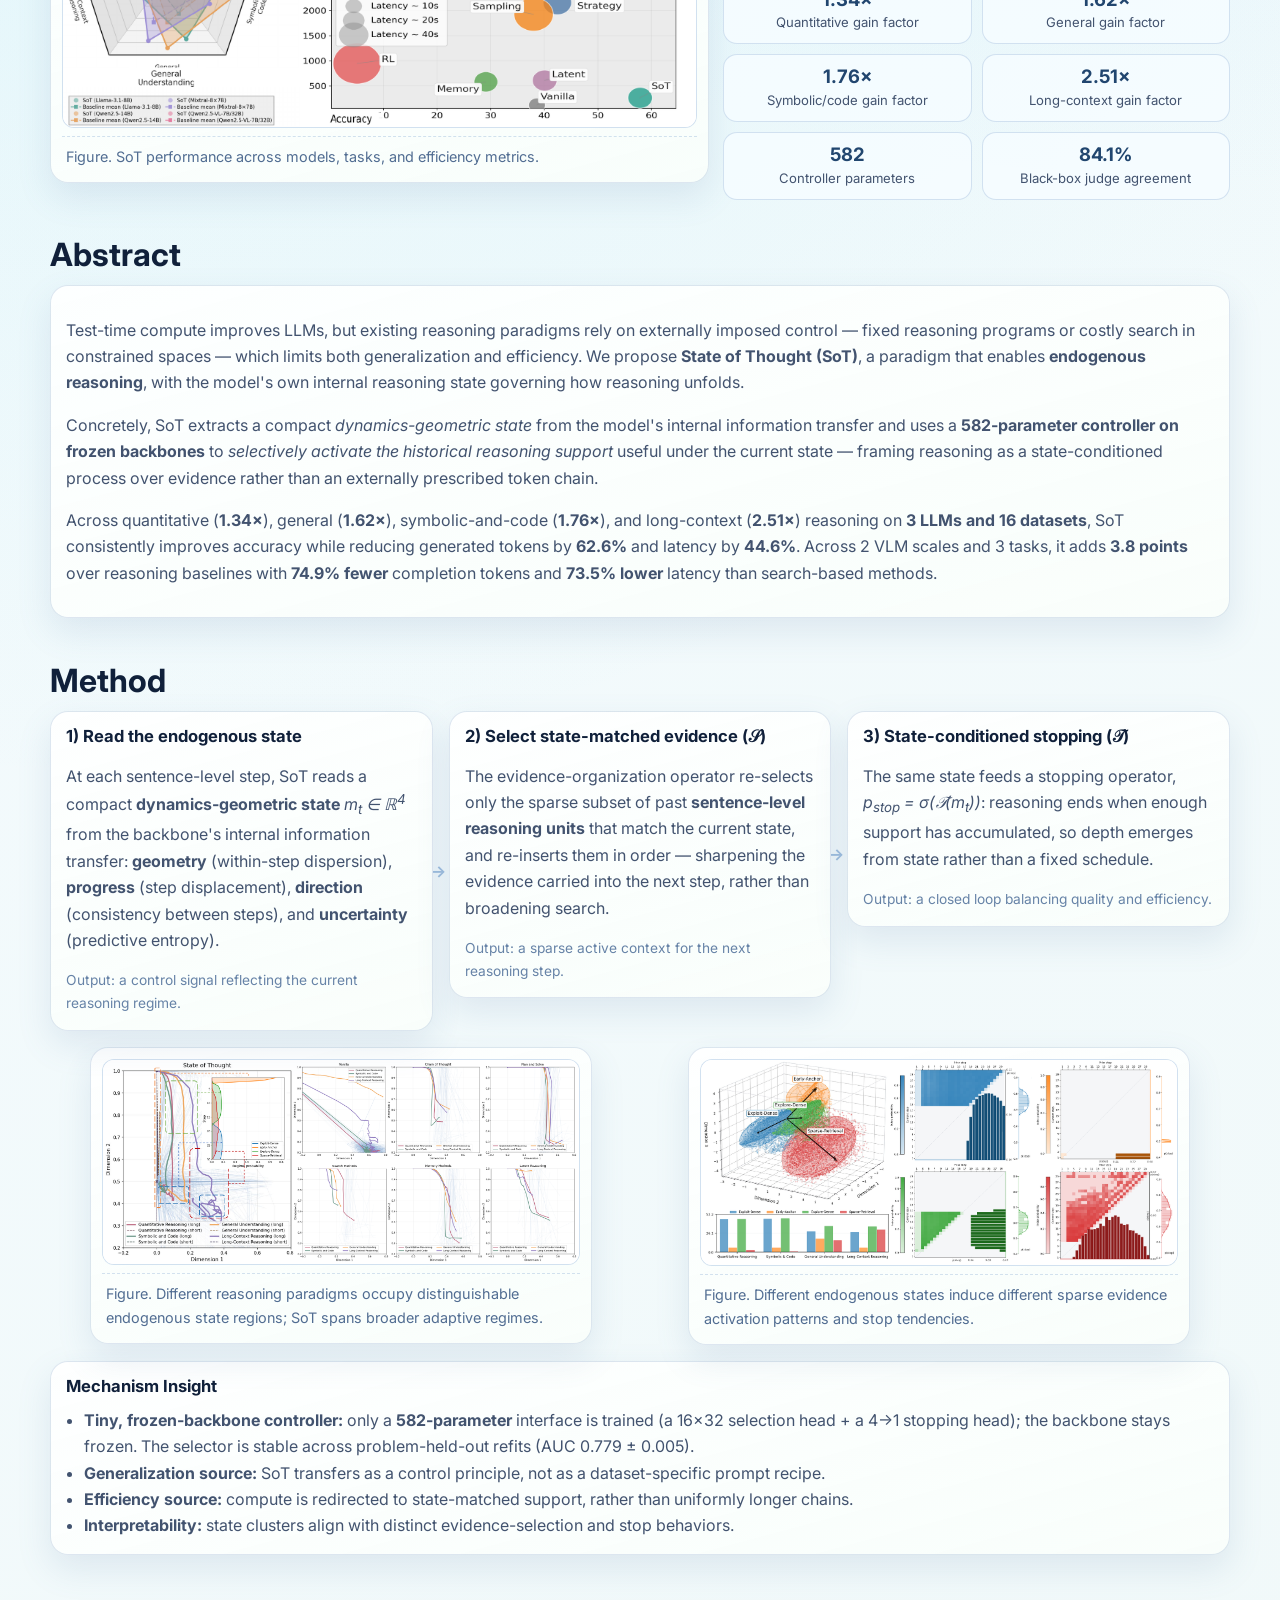
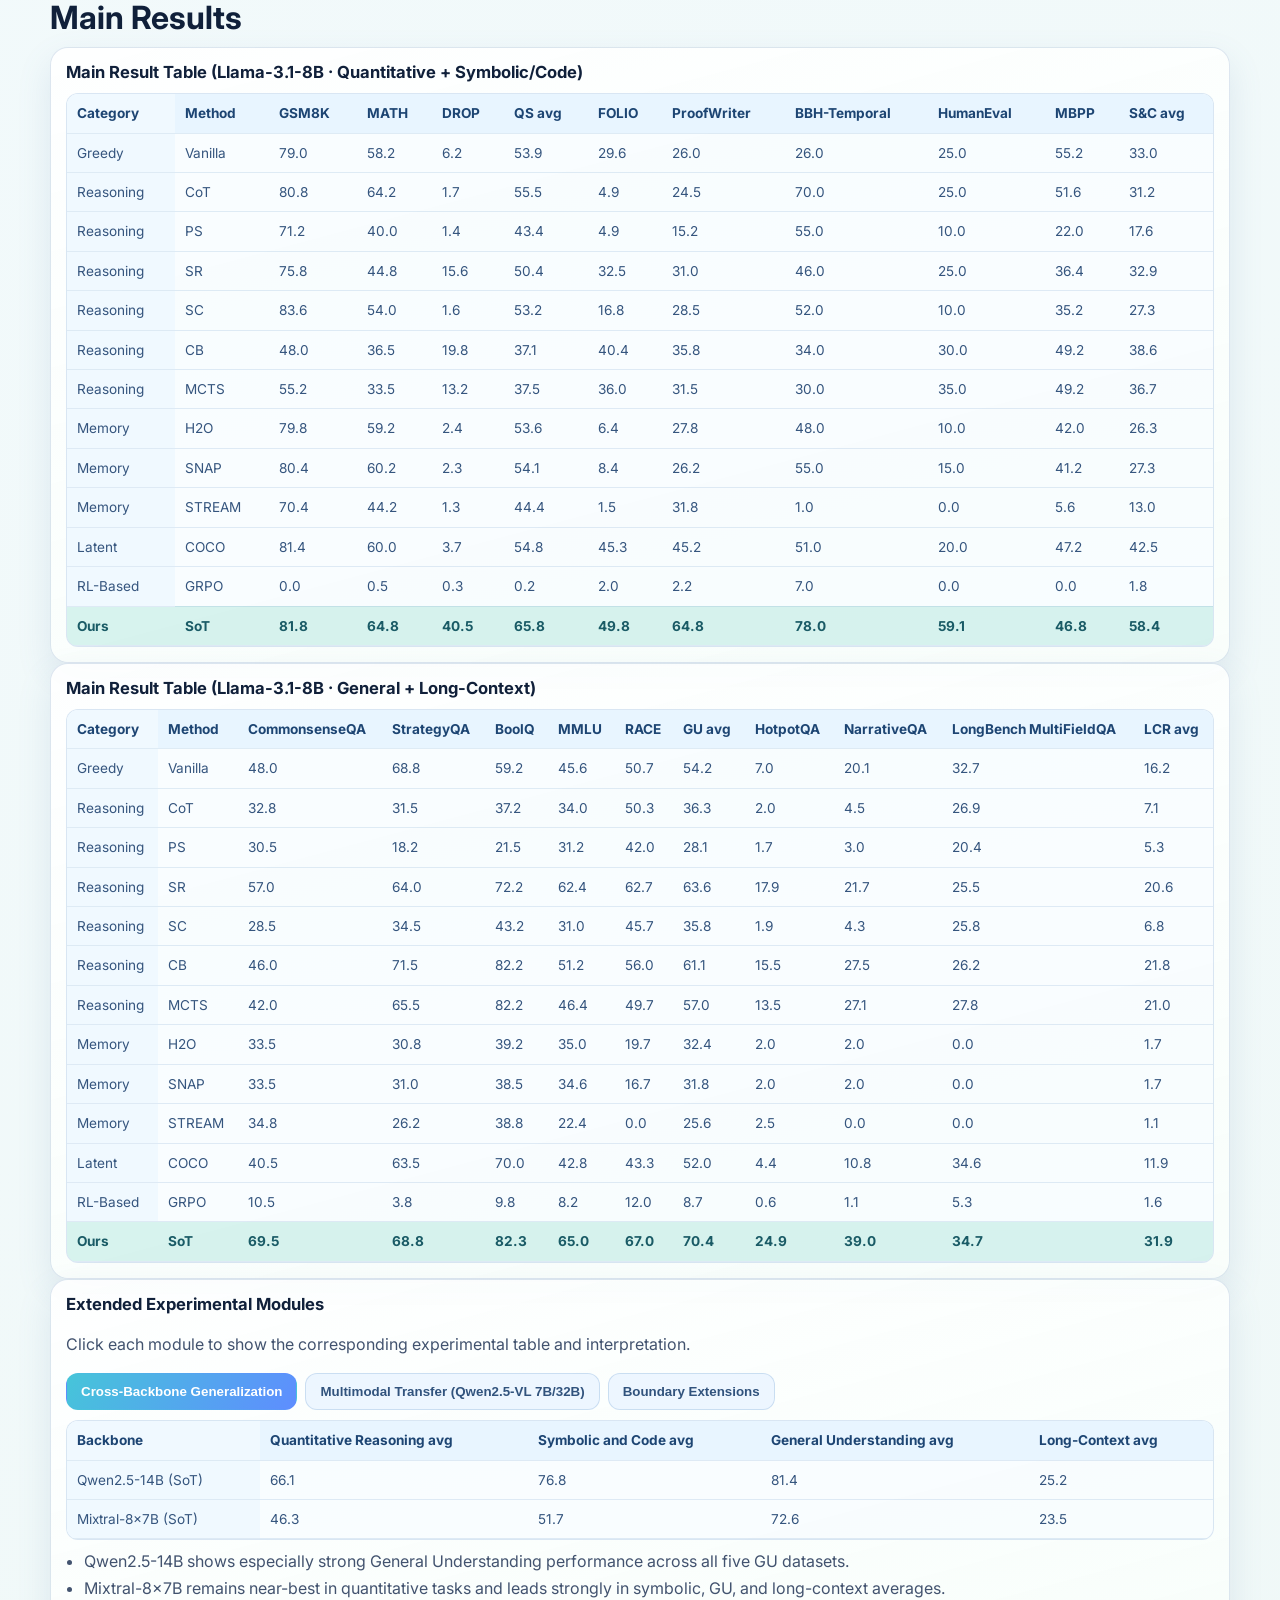
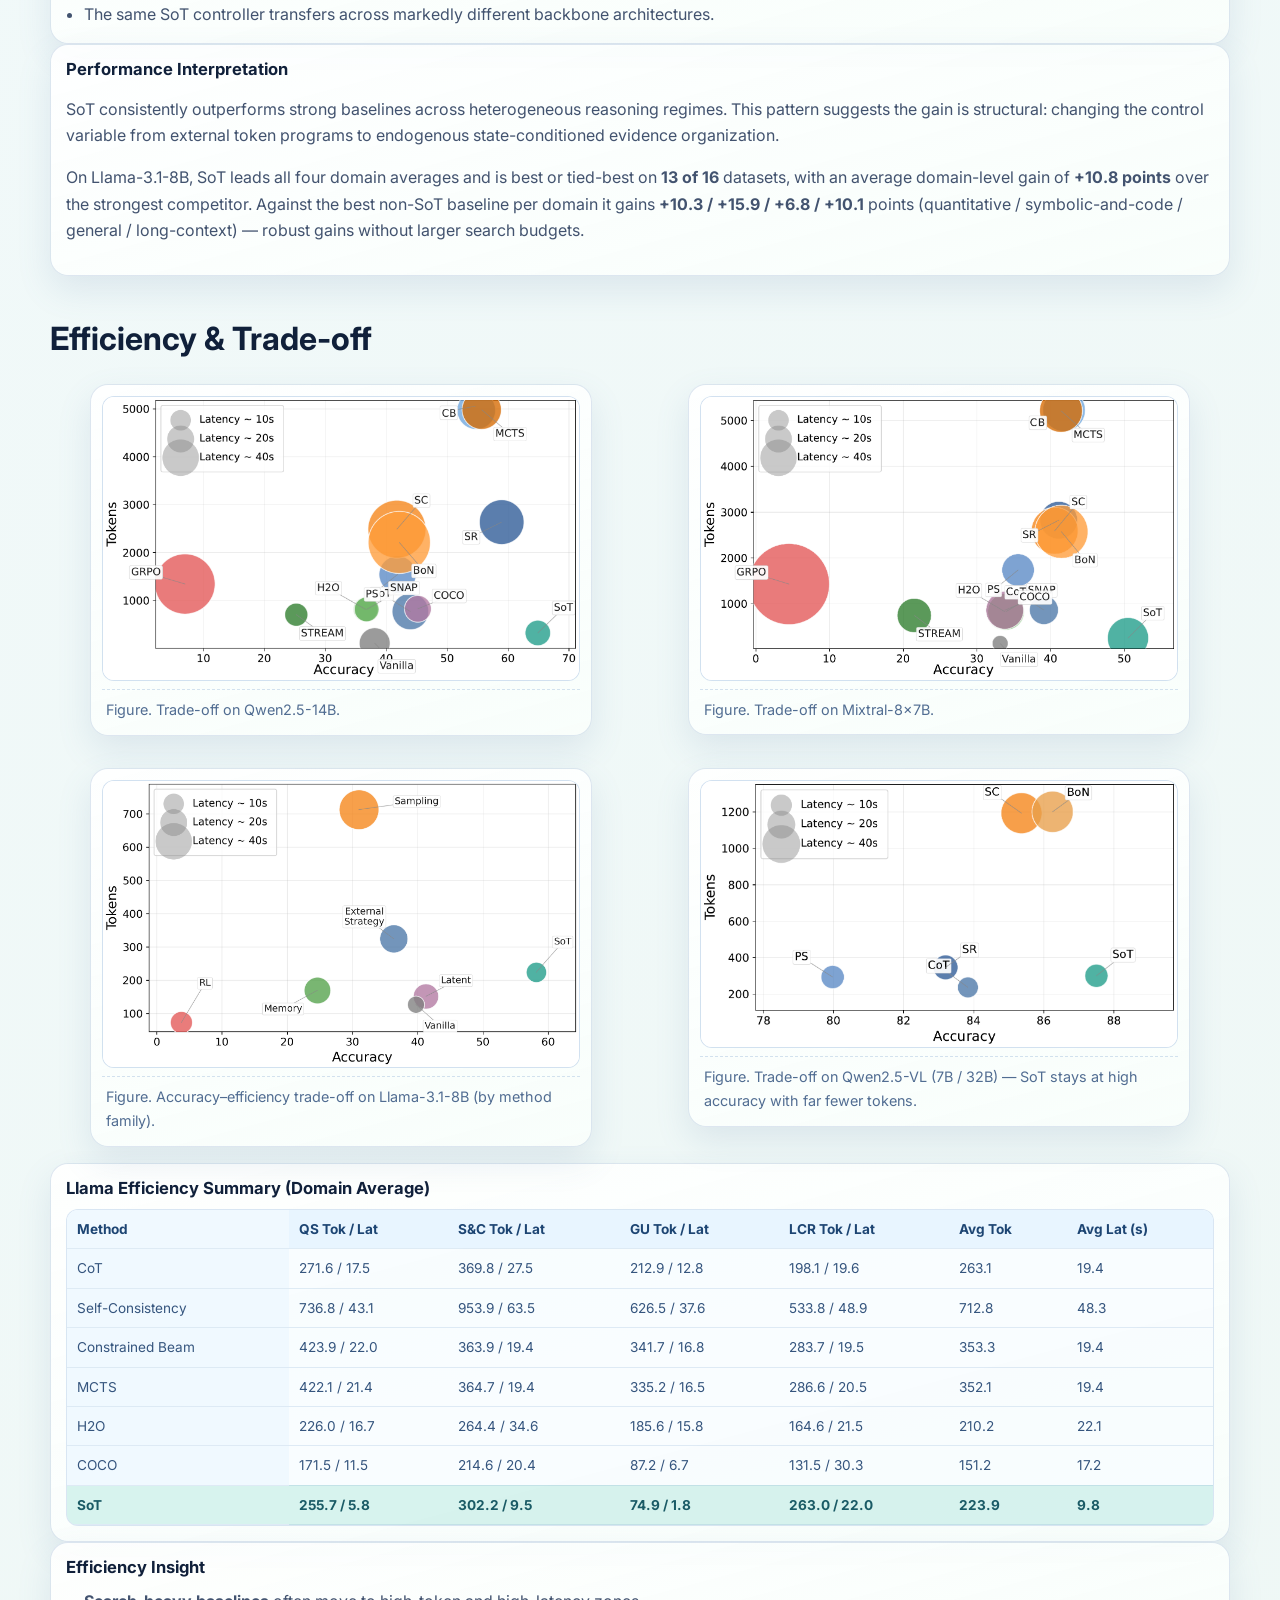
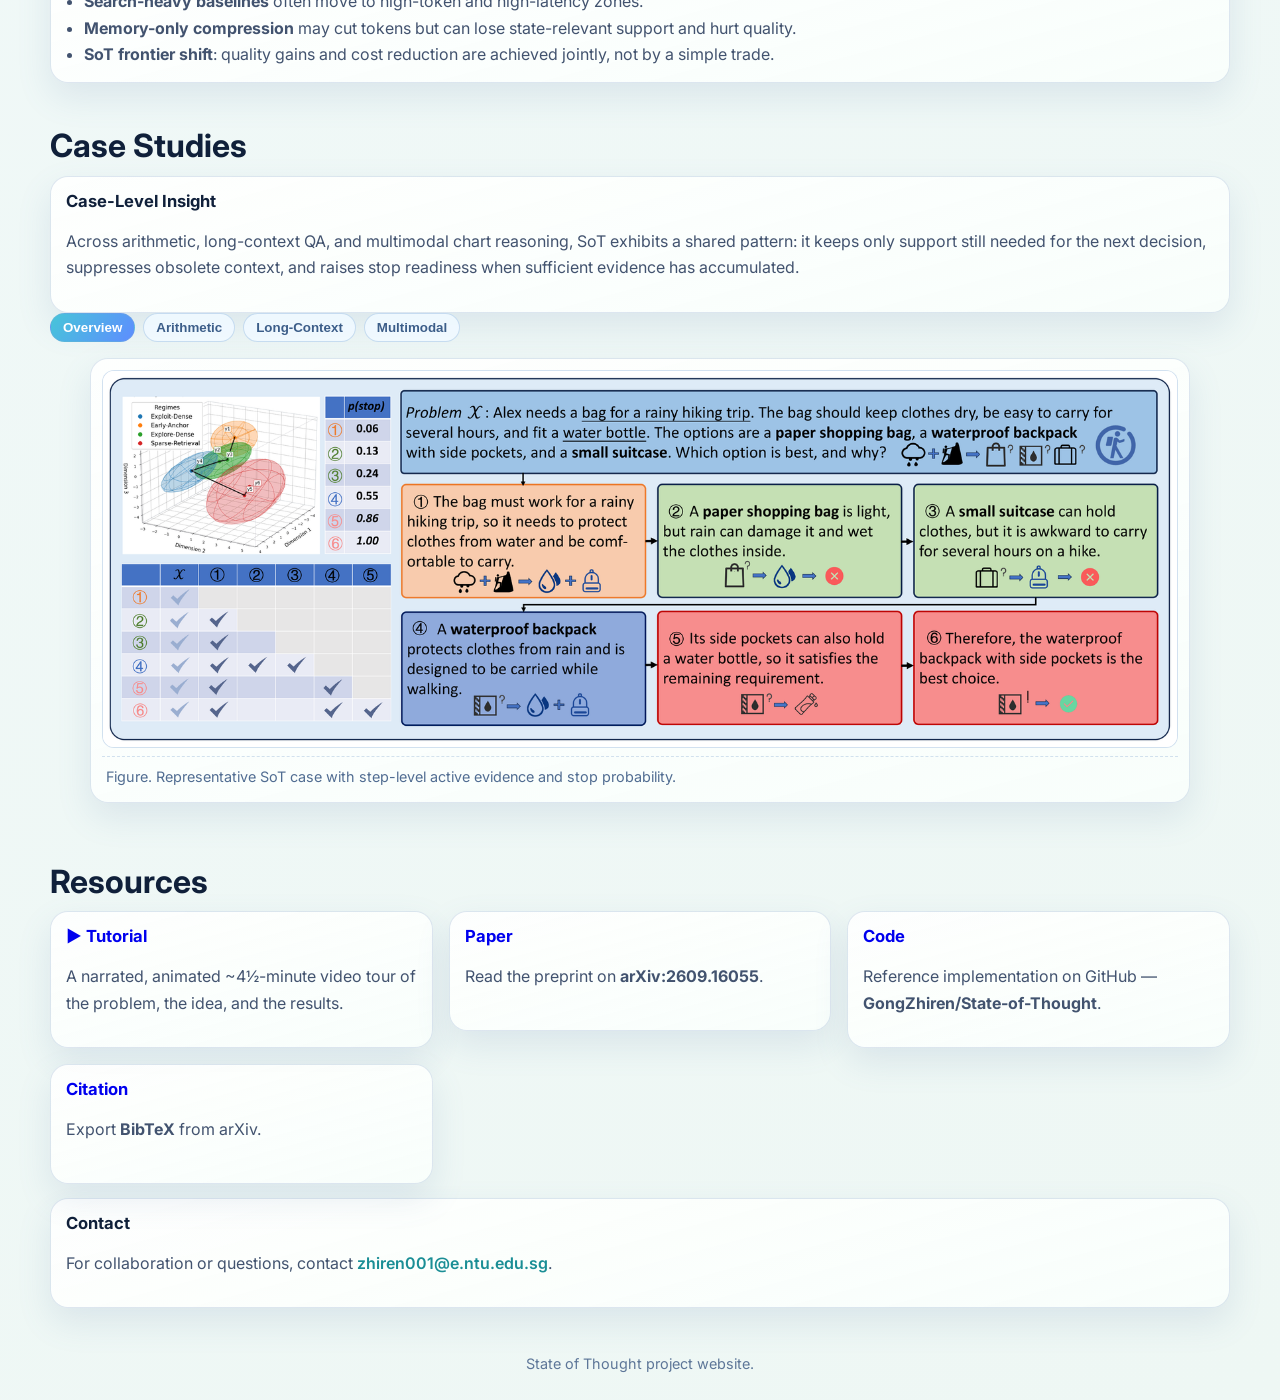
==== commit 3ae7a67d: "Add arXiv preprint (2609.16055) links: pill, hero CTAs, Resources, tutorial; fix tutorial efficiency" ====
--- a/index.html
+++ b/index.html
@@ -50,7 +50,7 @@
   <main id="top">
     <section class="hero container">
       <div class="hero-copy">
-        <p class="pill">State-Driven Reasoning · Paper Coming Soon</p>
+        <p class="pill">State-Driven Reasoning · Preprint on arXiv</p>
         <h1>State of Thought Enables Endogenous Reasoning</h1>
         <p class="subtitle">
           SoT reframes test-time reasoning as a closed loop: the model's endogenous state selects the right historical evidence
@@ -75,9 +75,9 @@
         </p>
         <div class="cta">
           <a class="btn btn-soft" href="tutorial.html">▶ Watch the tutorial</a>
-          <a class="btn btn-soft" href="#resources">Paper (coming soon)</a>
+          <a class="btn btn-soft" href="https://arxiv.org/abs/2609.16055" target="_blank" rel="noreferrer">Paper (arXiv)</a>
           <a class="btn btn-soft" href="https://github.com/GongZhiren/State-of-Thought" target="_blank" rel="noreferrer">Code</a>
-          <button class="btn btn-soft" type="button" disabled>Cite (coming soon)</button>
+          <a class="btn btn-soft" href="https://arxiv.org/bibtex/2609.16055" target="_blank" rel="noreferrer">Cite (BibTeX)</a>
         </div>
       </div>
       <figure class="hero-anim-card" aria-label="A live example of State of Thought reasoning">
@@ -522,18 +522,18 @@
           <h3>▶ Tutorial</h3>
           <p>A narrated, animated ~4½-minute video tour of the problem, the idea, and the results.</p>
         </a>
-        <article class="card resource-card">
+        <a class="card resource-card" href="https://arxiv.org/abs/2609.16055" target="_blank" rel="noreferrer" style="text-decoration:none">
           <h3>Paper</h3>
-          <p>Coming soon.</p>
-        </article>
+          <p>Read the preprint on <strong>arXiv:2609.16055</strong>.</p>
+        </a>
         <a class="card resource-card" href="https://github.com/GongZhiren/State-of-Thought" target="_blank" rel="noreferrer" style="text-decoration:none">
           <h3>Code</h3>
           <p>Reference implementation on GitHub — <strong>GongZhiren/State-of-Thought</strong>.</p>
         </a>
-        <article class="card resource-card">
+        <a class="card resource-card" href="https://arxiv.org/bibtex/2609.16055" target="_blank" rel="noreferrer" style="text-decoration:none">
           <h3>Citation</h3>
-          <p>Formal BibTeX will be released soon.</p>
-        </article>
+          <p>Export <strong>BibTeX</strong> from arXiv.</p>
+        </a>
       </div>
 
       <article class="card contact-card">
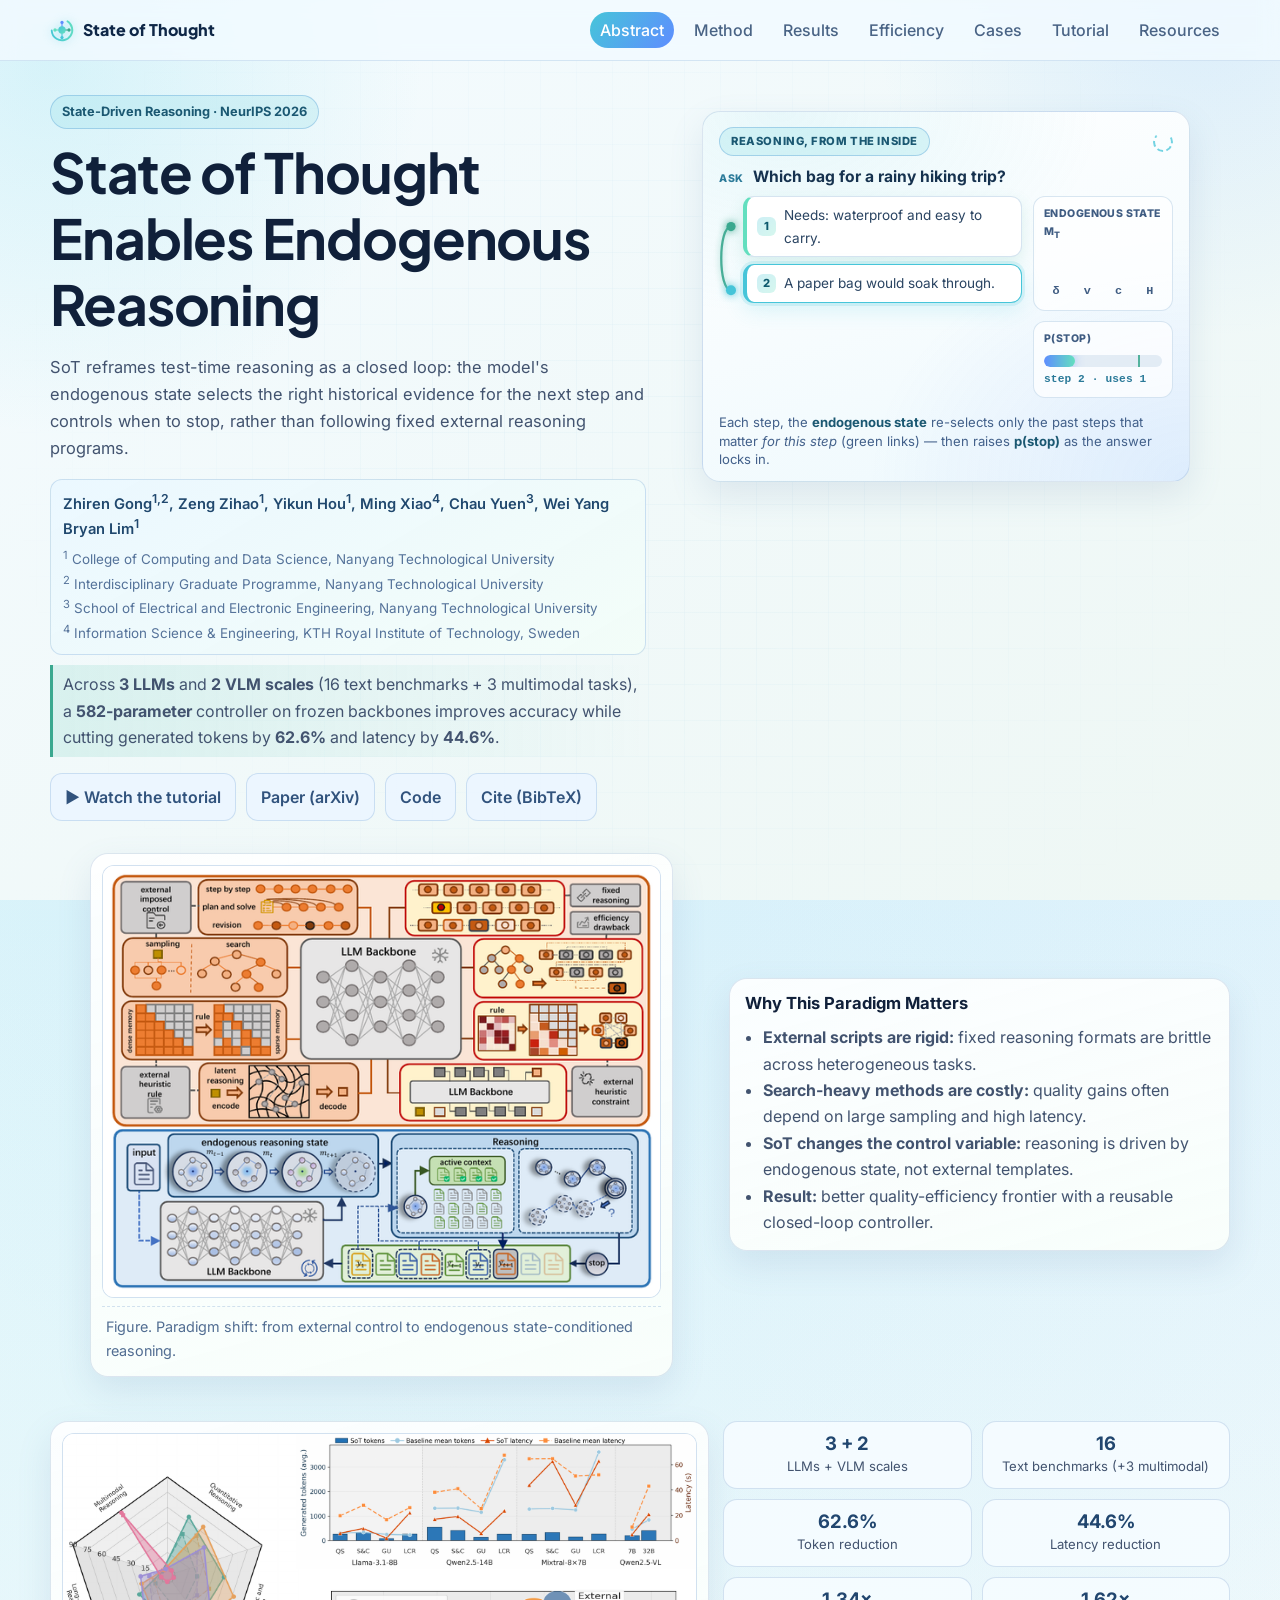
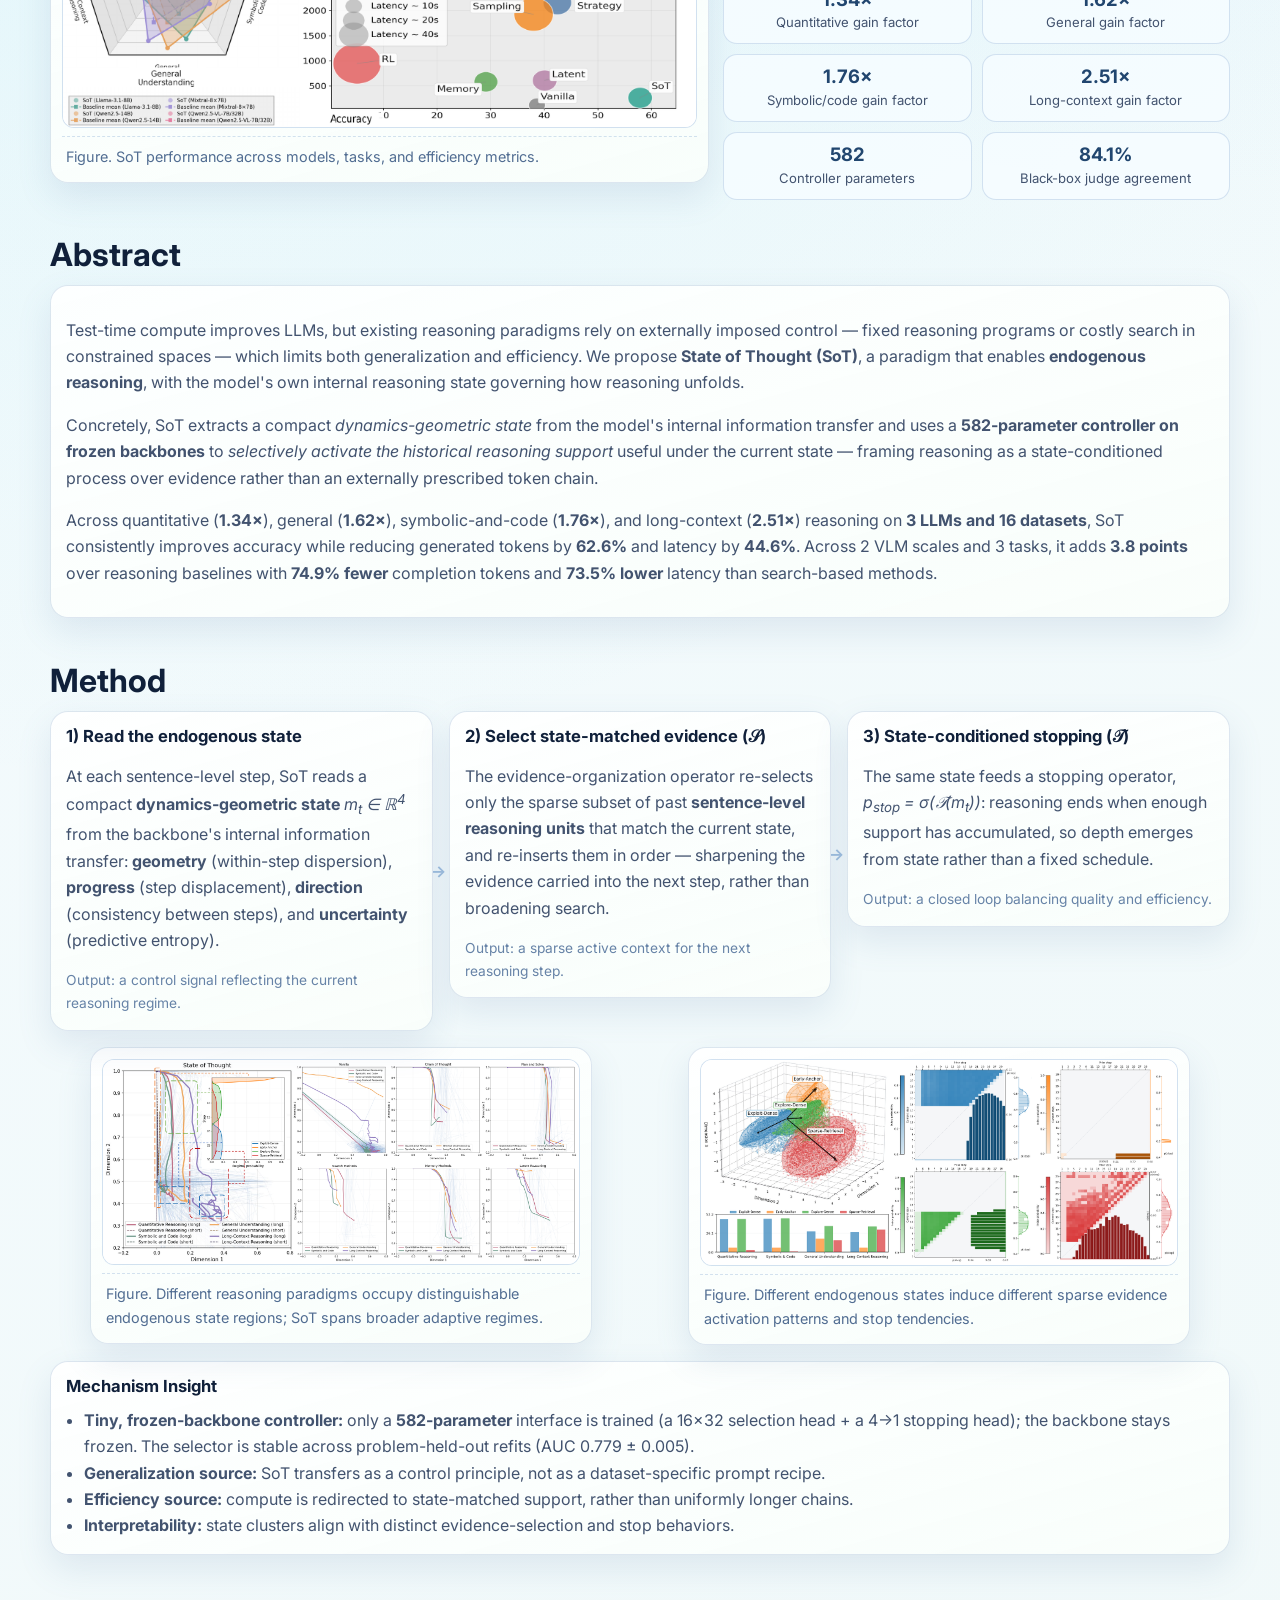
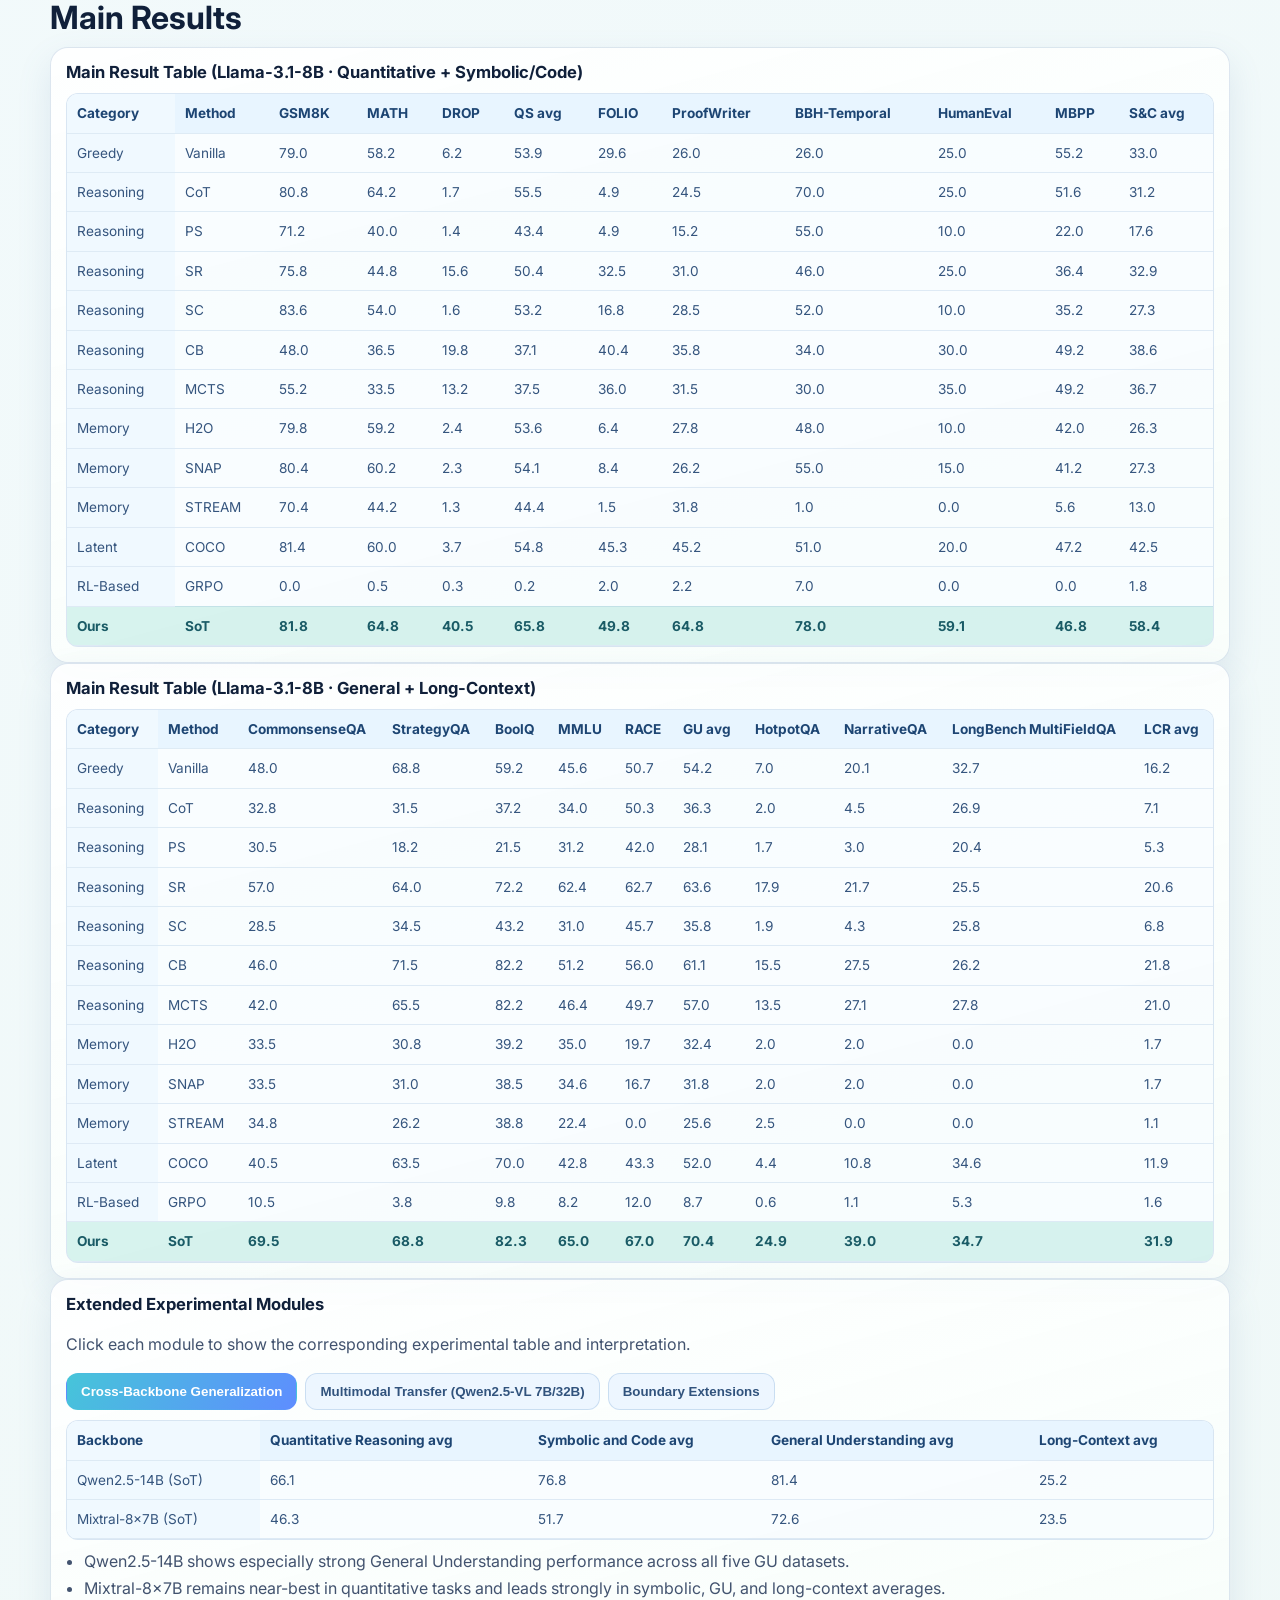
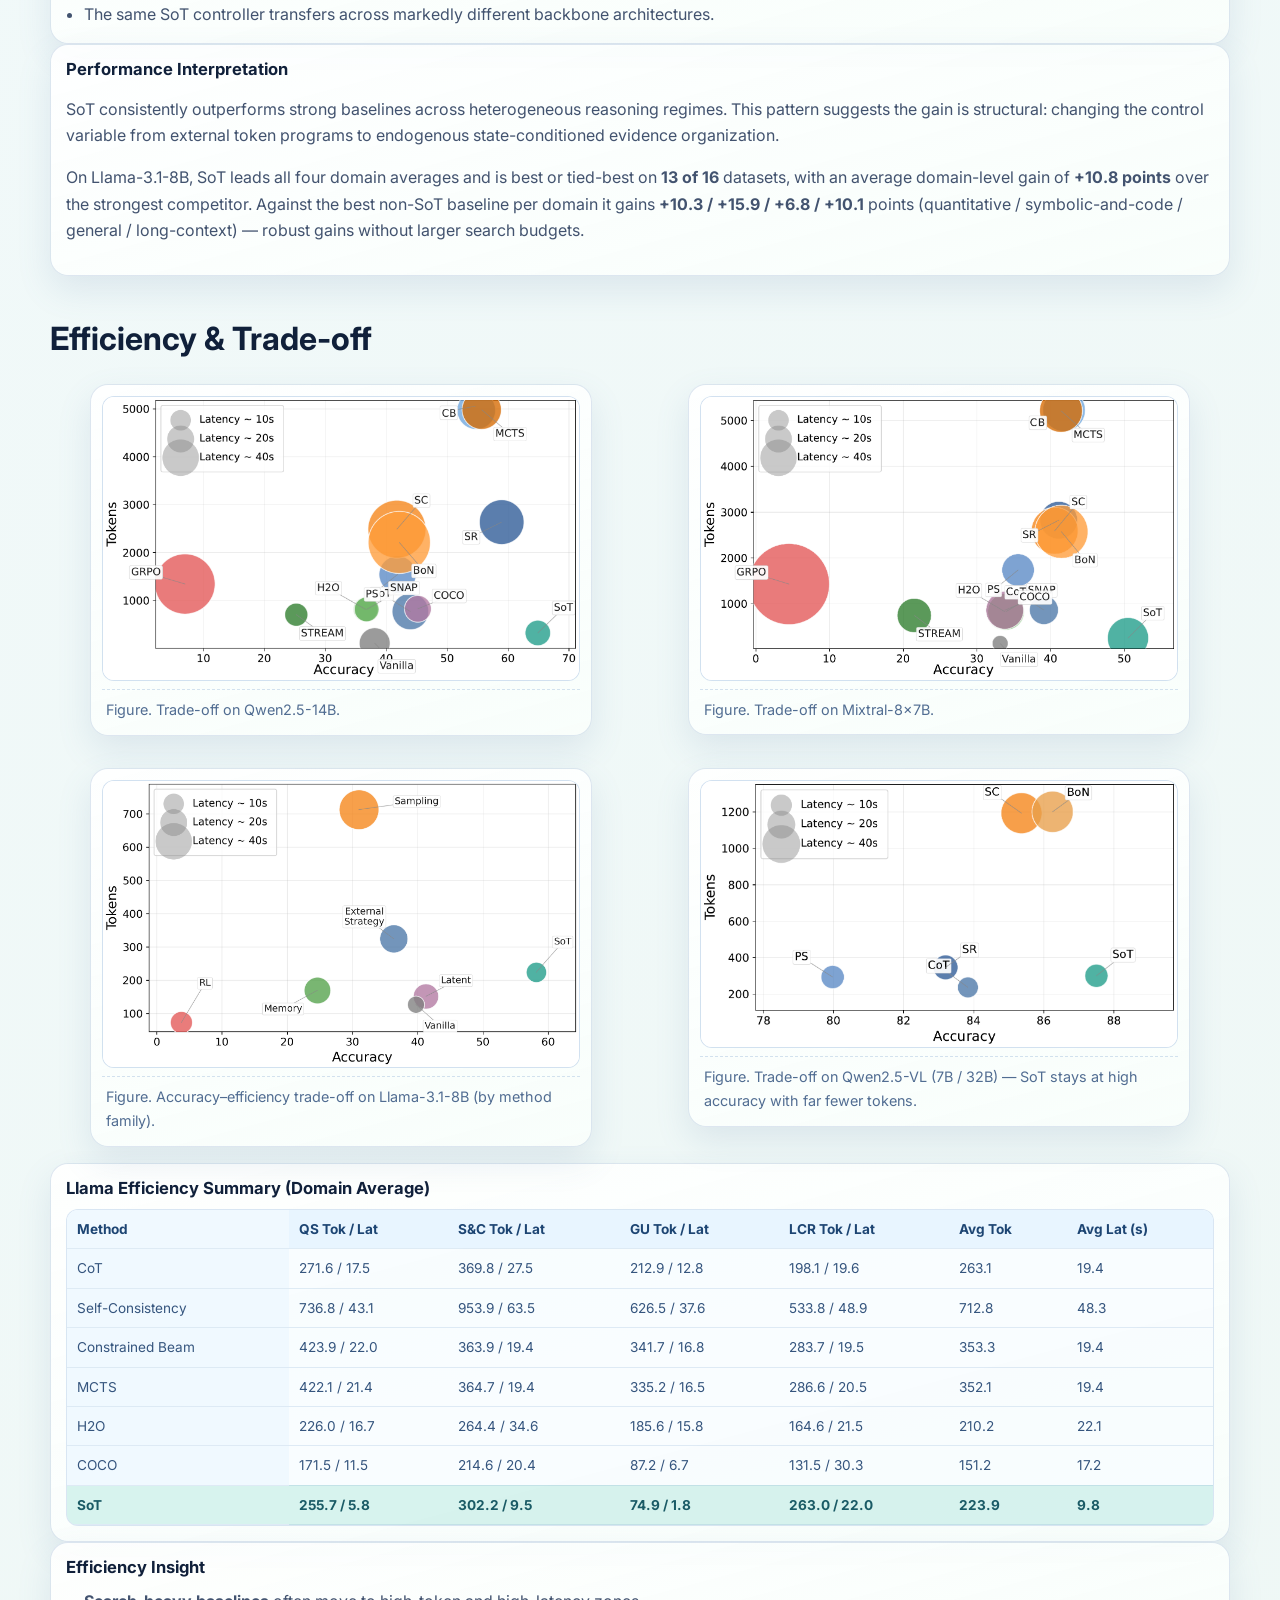
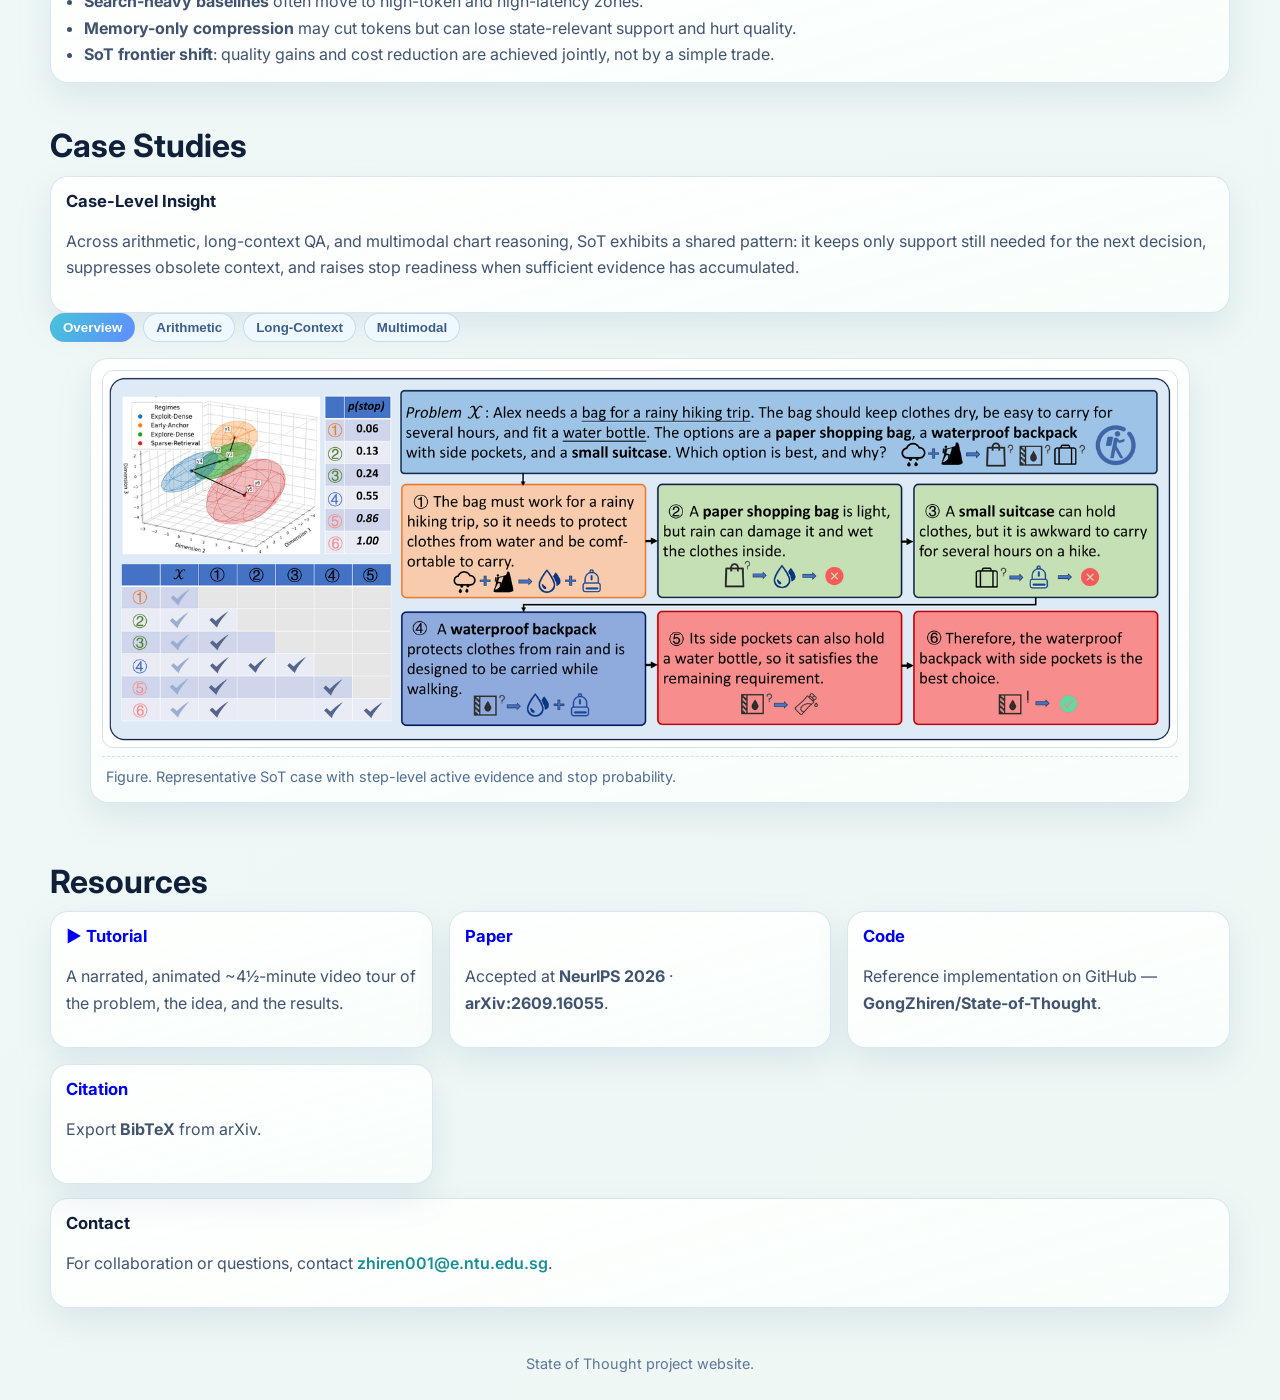
==== commit 542dc256: "SoT 网站：venue Preprint → NeurIPS 2026 Co-Authored-By: Claude Opus 4.8 <noreply@anthropic.com>" ====
--- a/index.html
+++ b/index.html
@@ -50,7 +50,7 @@
   <main id="top">
     <section class="hero container">
       <div class="hero-copy">
-        <p class="pill">State-Driven Reasoning · Preprint on arXiv</p>
+        <p class="pill">State-Driven Reasoning · NeurIPS 2026</p>
         <h1>State of Thought Enables Endogenous Reasoning</h1>
         <p class="subtitle">
           SoT reframes test-time reasoning as a closed loop: the model's endogenous state selects the right historical evidence
@@ -524,7 +524,7 @@
         </a>
         <a class="card resource-card" href="https://arxiv.org/abs/2609.16055" target="_blank" rel="noreferrer" style="text-decoration:none">
           <h3>Paper</h3>
-          <p>Read the preprint on <strong>arXiv:2609.16055</strong>.</p>
+          <p>Accepted at <strong>NeurIPS 2026</strong> · <strong>arXiv:2609.16055</strong>.</p>
         </a>
         <a class="card resource-card" href="https://github.com/GongZhiren/State-of-Thought" target="_blank" rel="noreferrer" style="text-decoration:none">
           <h3>Code</h3>
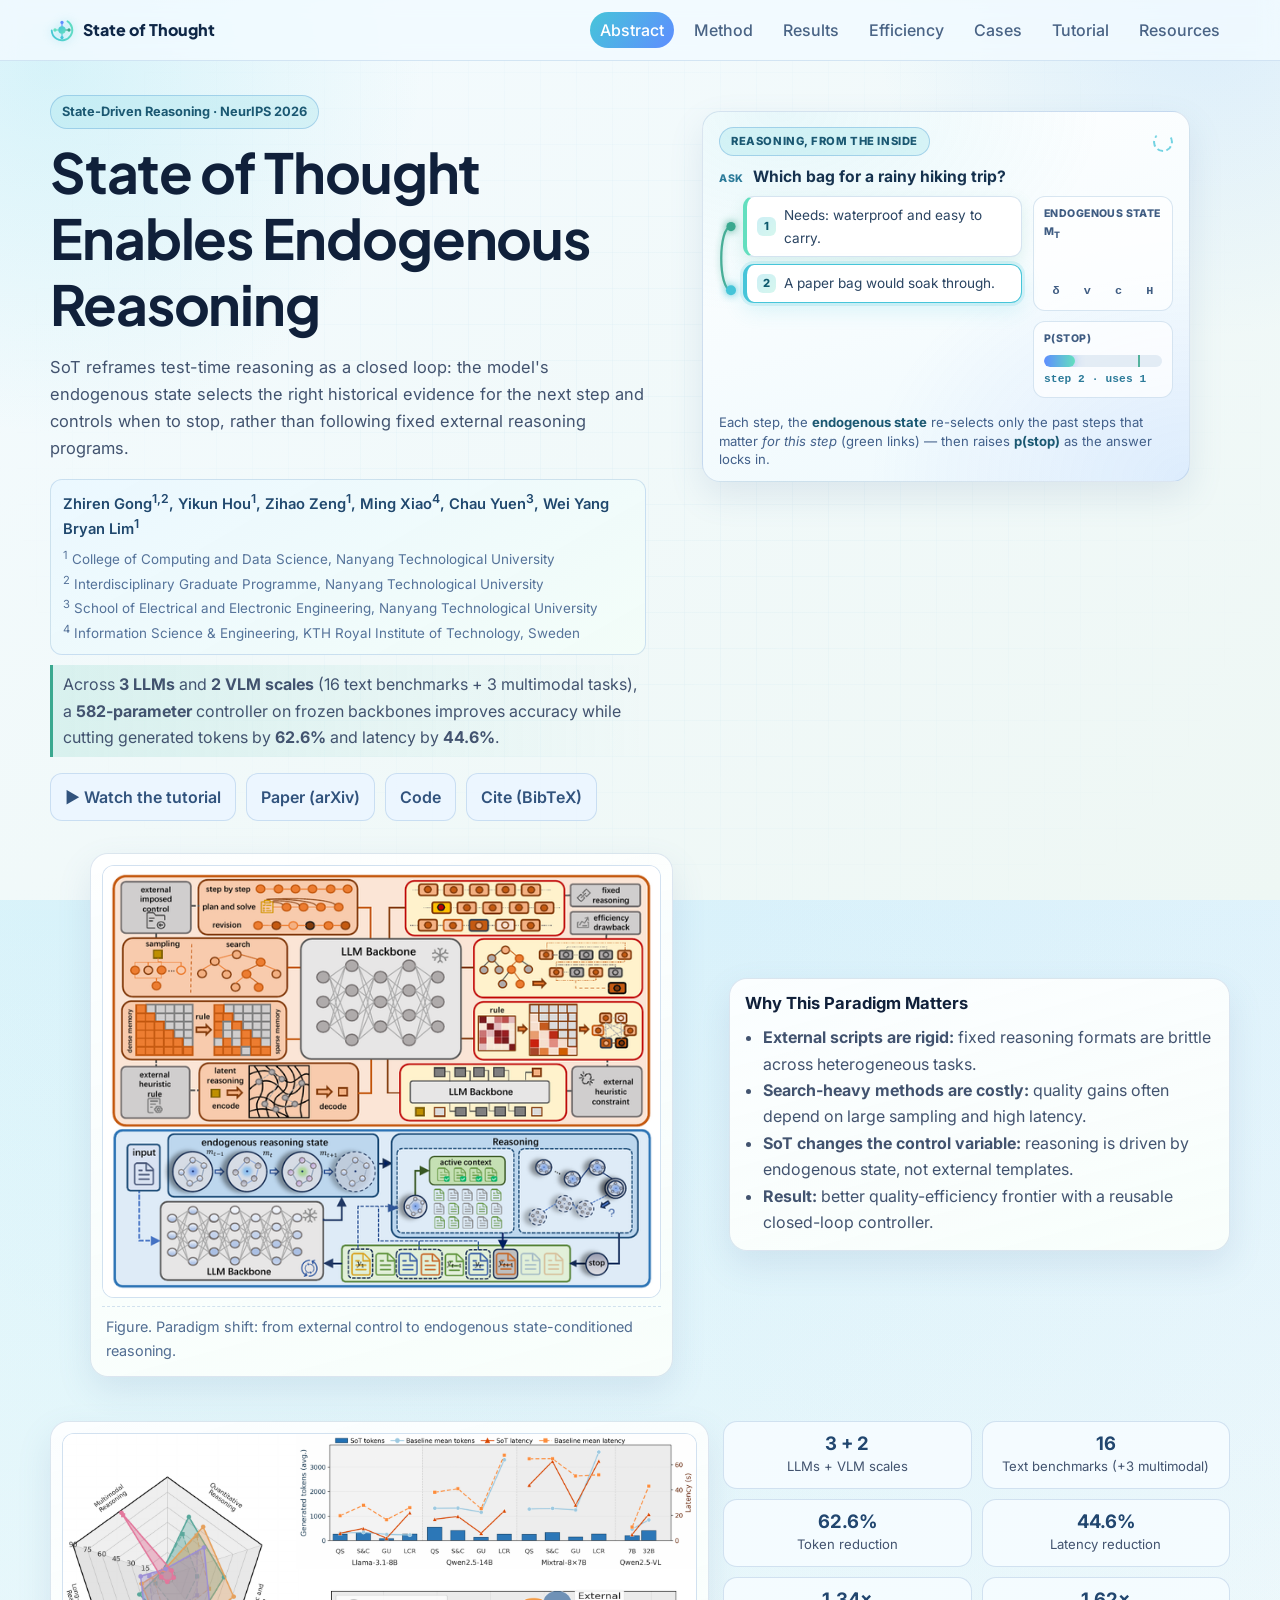
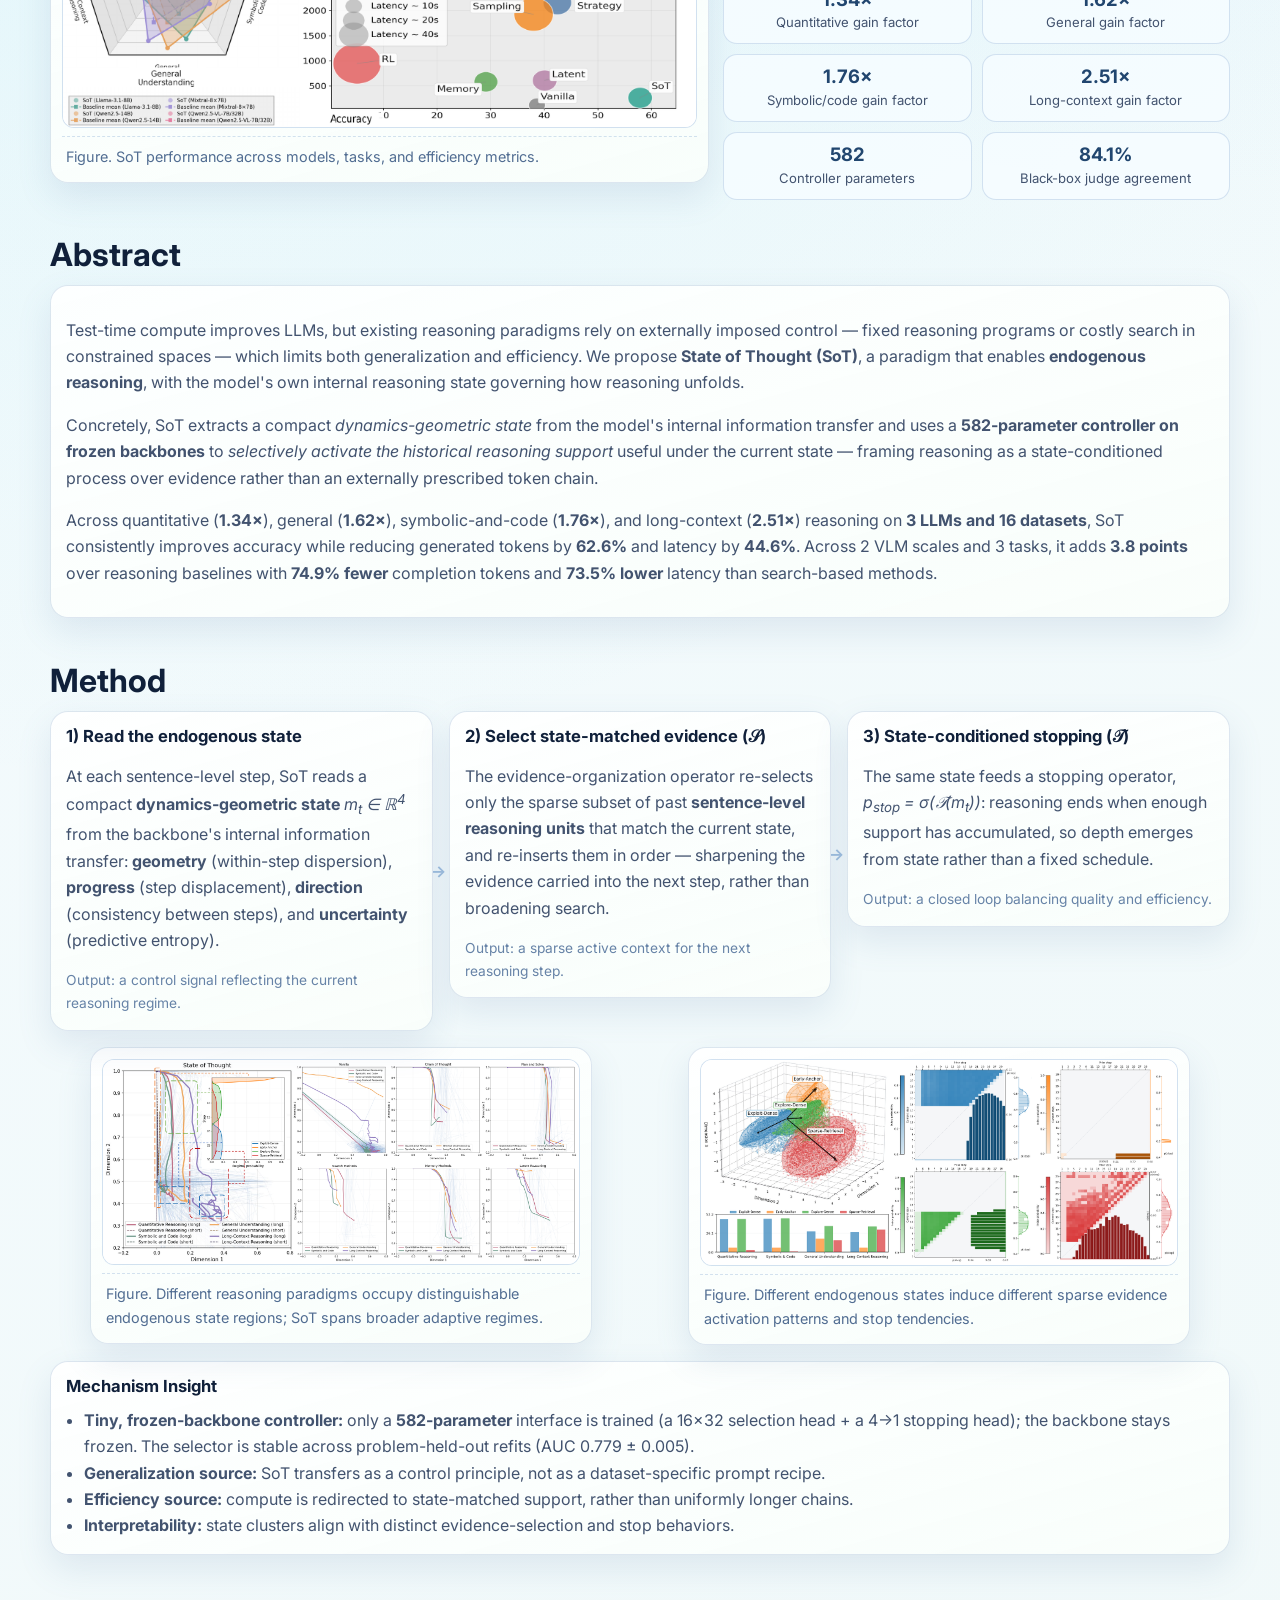
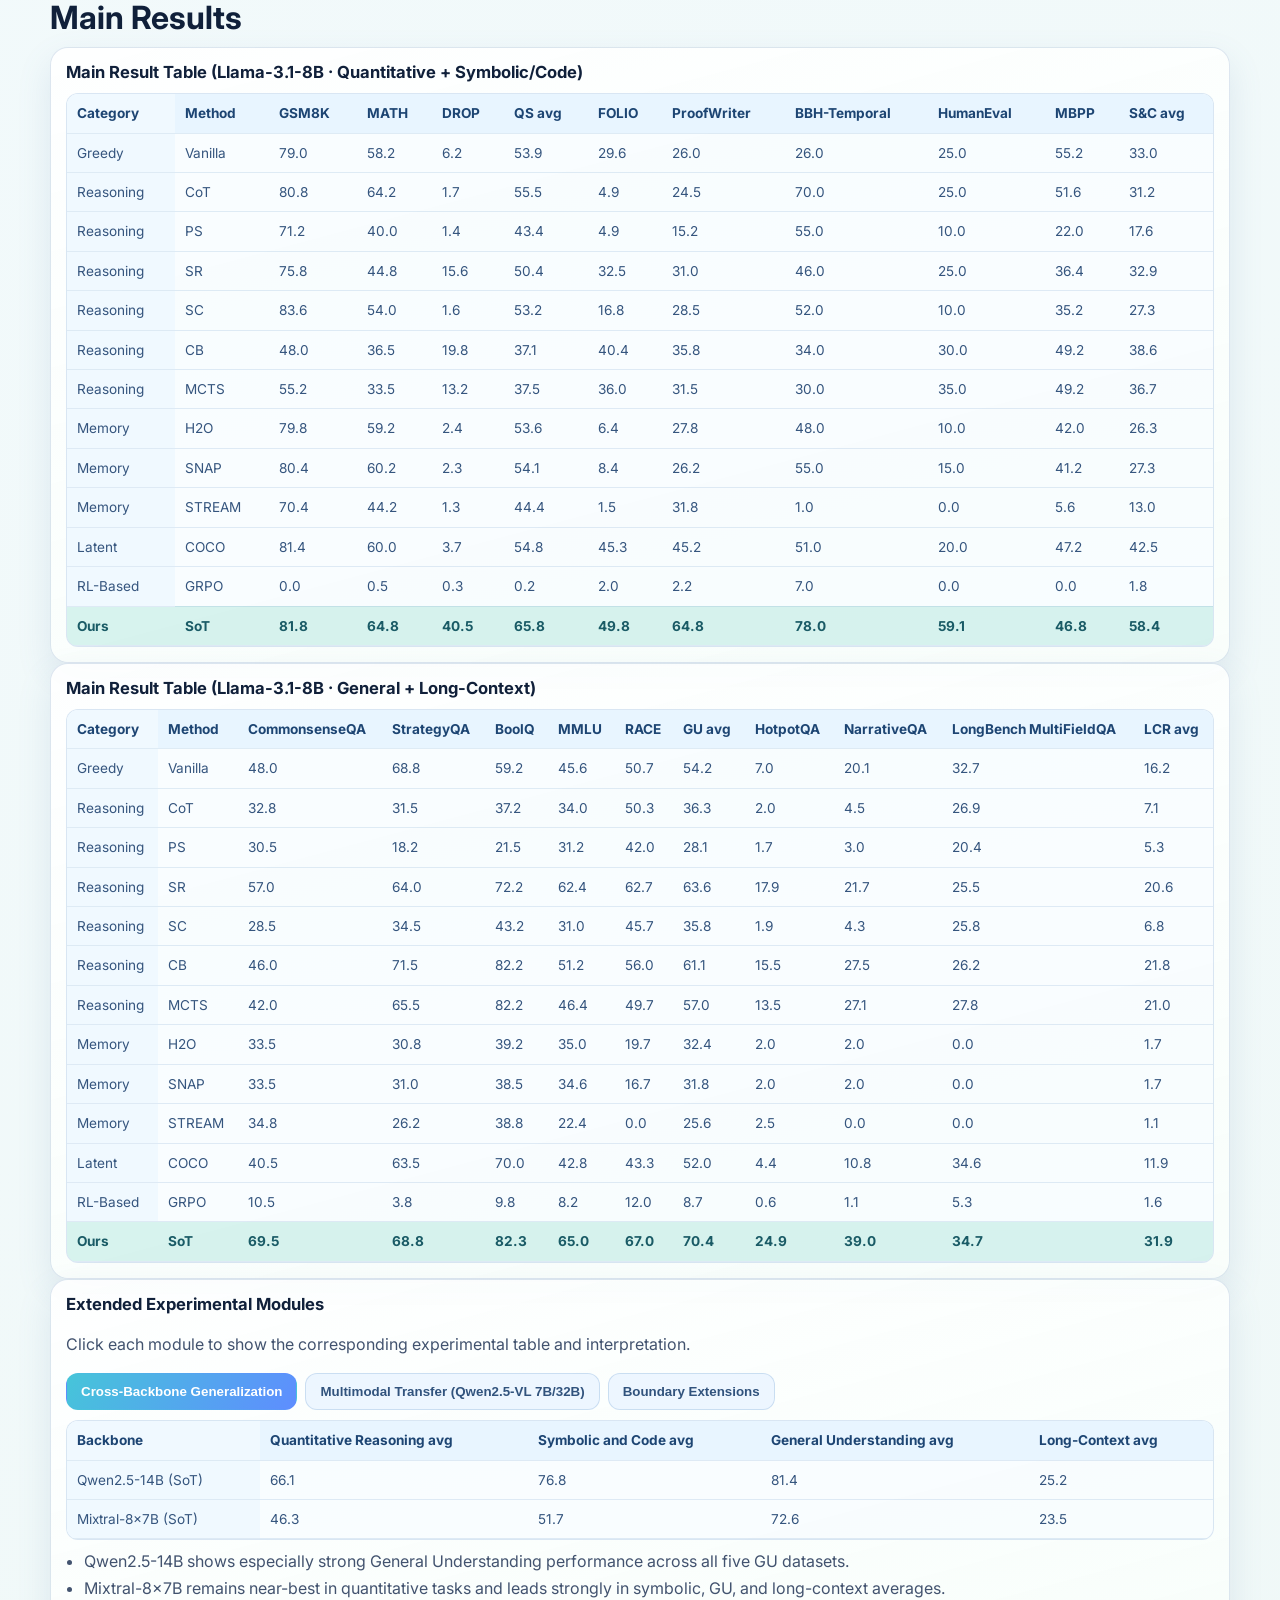
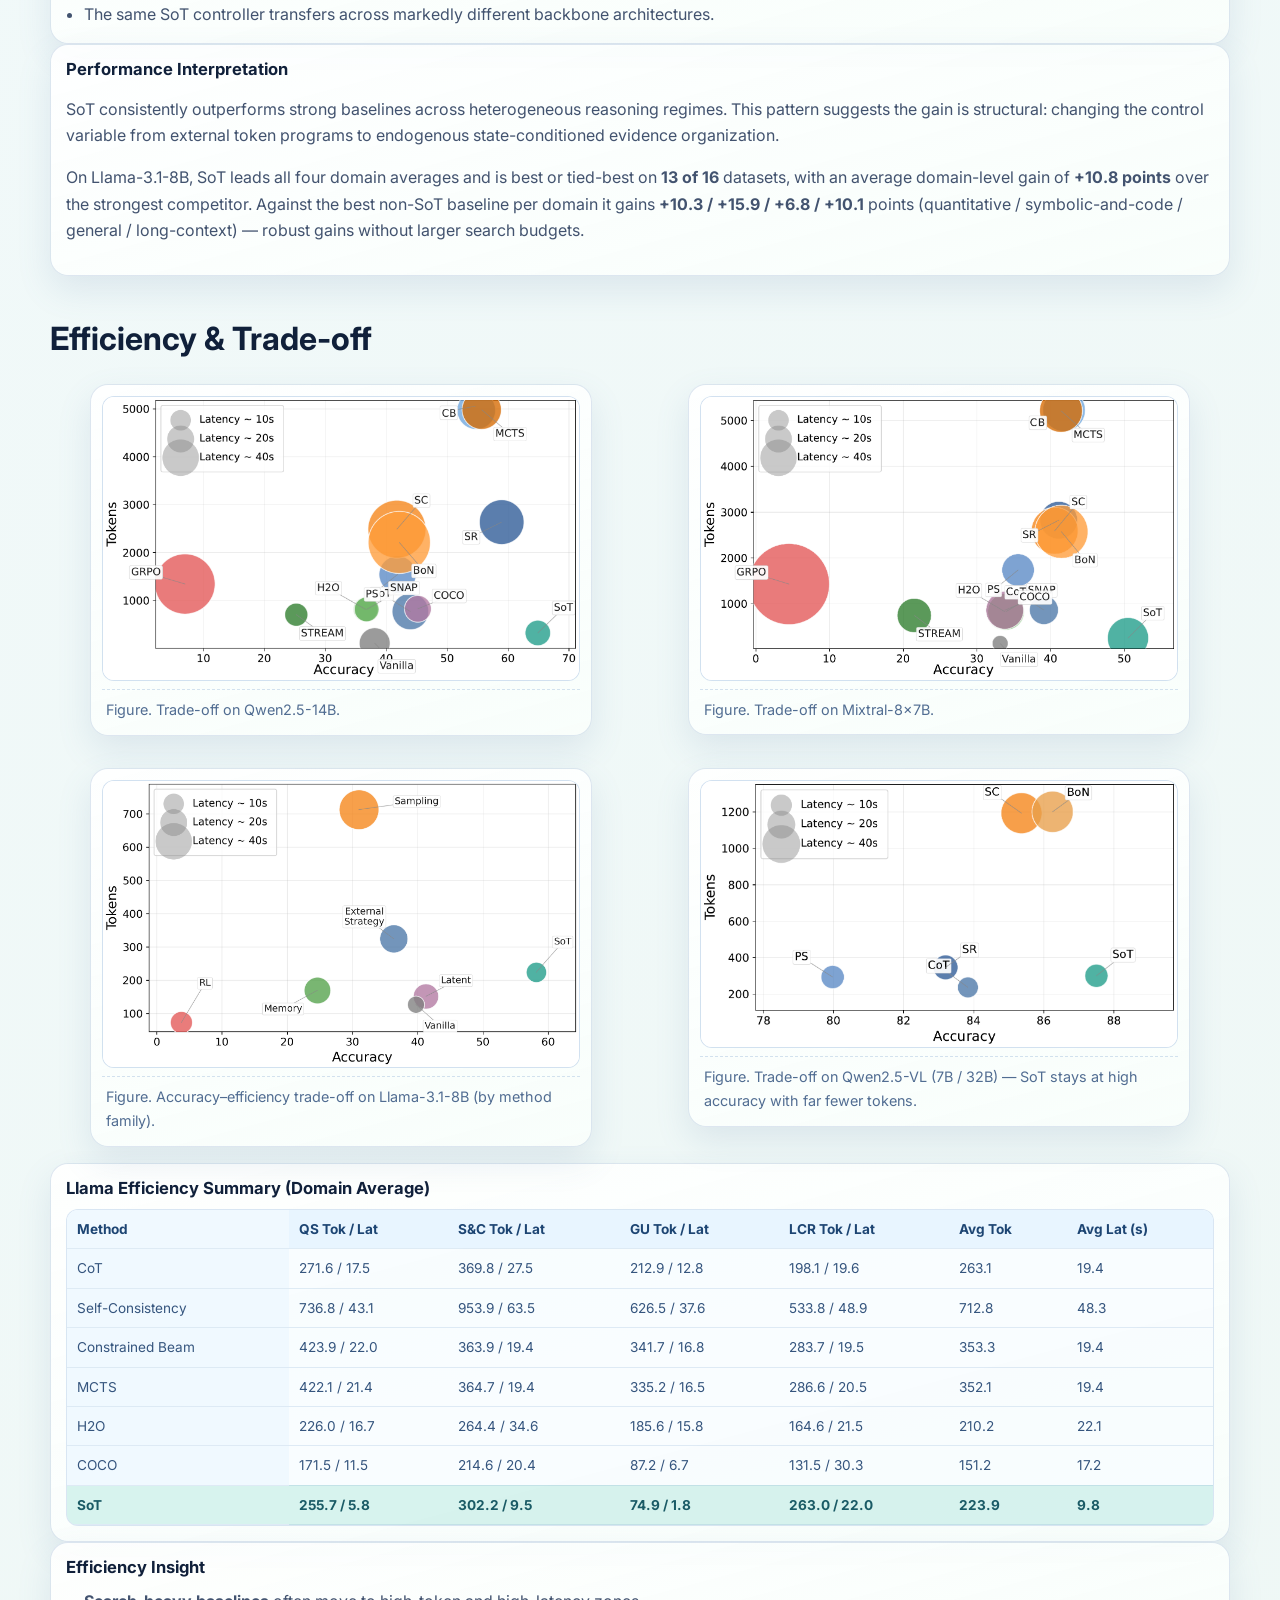
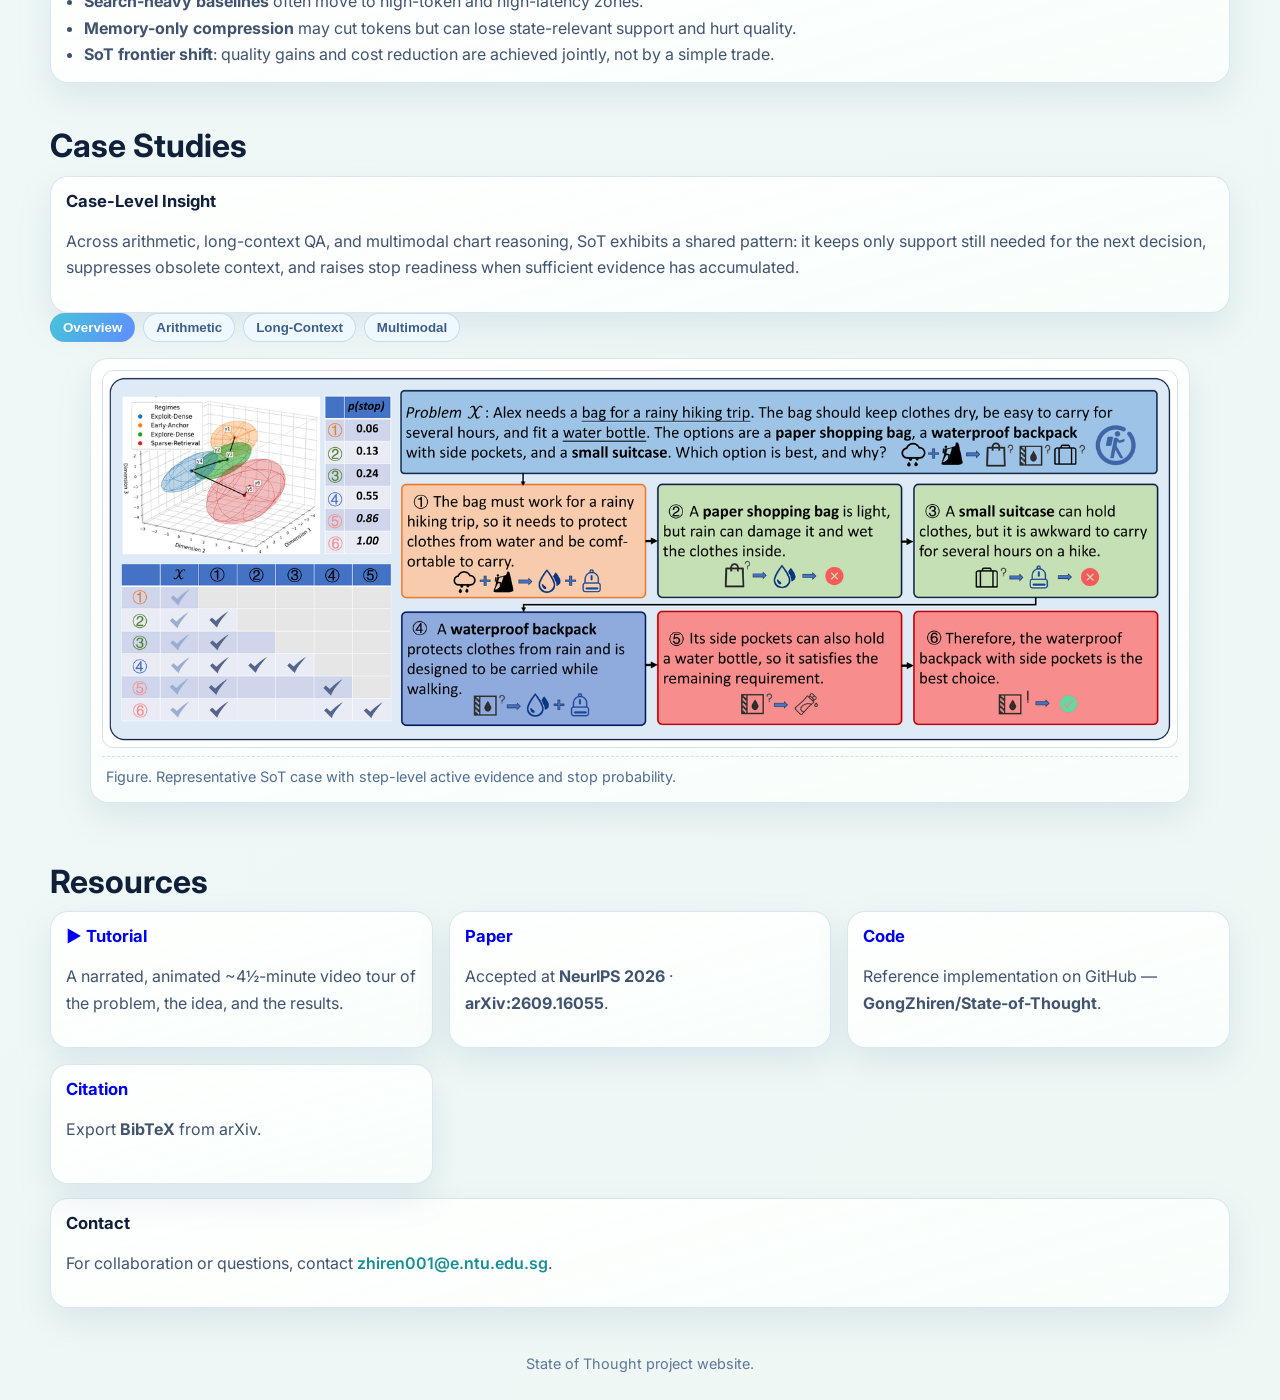
==== commit 5dd37311: "SoT 网站：修正作者顺序（Yikun Hou 在 Zihao Zeng 前，与 arXiv 一致） Co-Authored-By: Claude Opus 4.8 <noreply@anthropi" ====
--- a/index.html
+++ b/index.html
@@ -58,7 +58,7 @@
         </p>
         <div class="author-hero">
           <p class="author-hero-names">
-            Zhiren Gong<sup>1,2</sup>, Zeng Zihao<sup>1</sup>, Yikun Hou<sup>1</sup>, Ming Xiao<sup>4</sup>,
+            Zhiren Gong<sup>1,2</sup>, Yikun Hou<sup>1</sup>, Zihao Zeng<sup>1</sup>, Ming Xiao<sup>4</sup>,
             Chau Yuen<sup>3</sup>, Wei Yang Bryan Lim<sup>1</sup>
           </p>
           <p class="author-hero-affils">
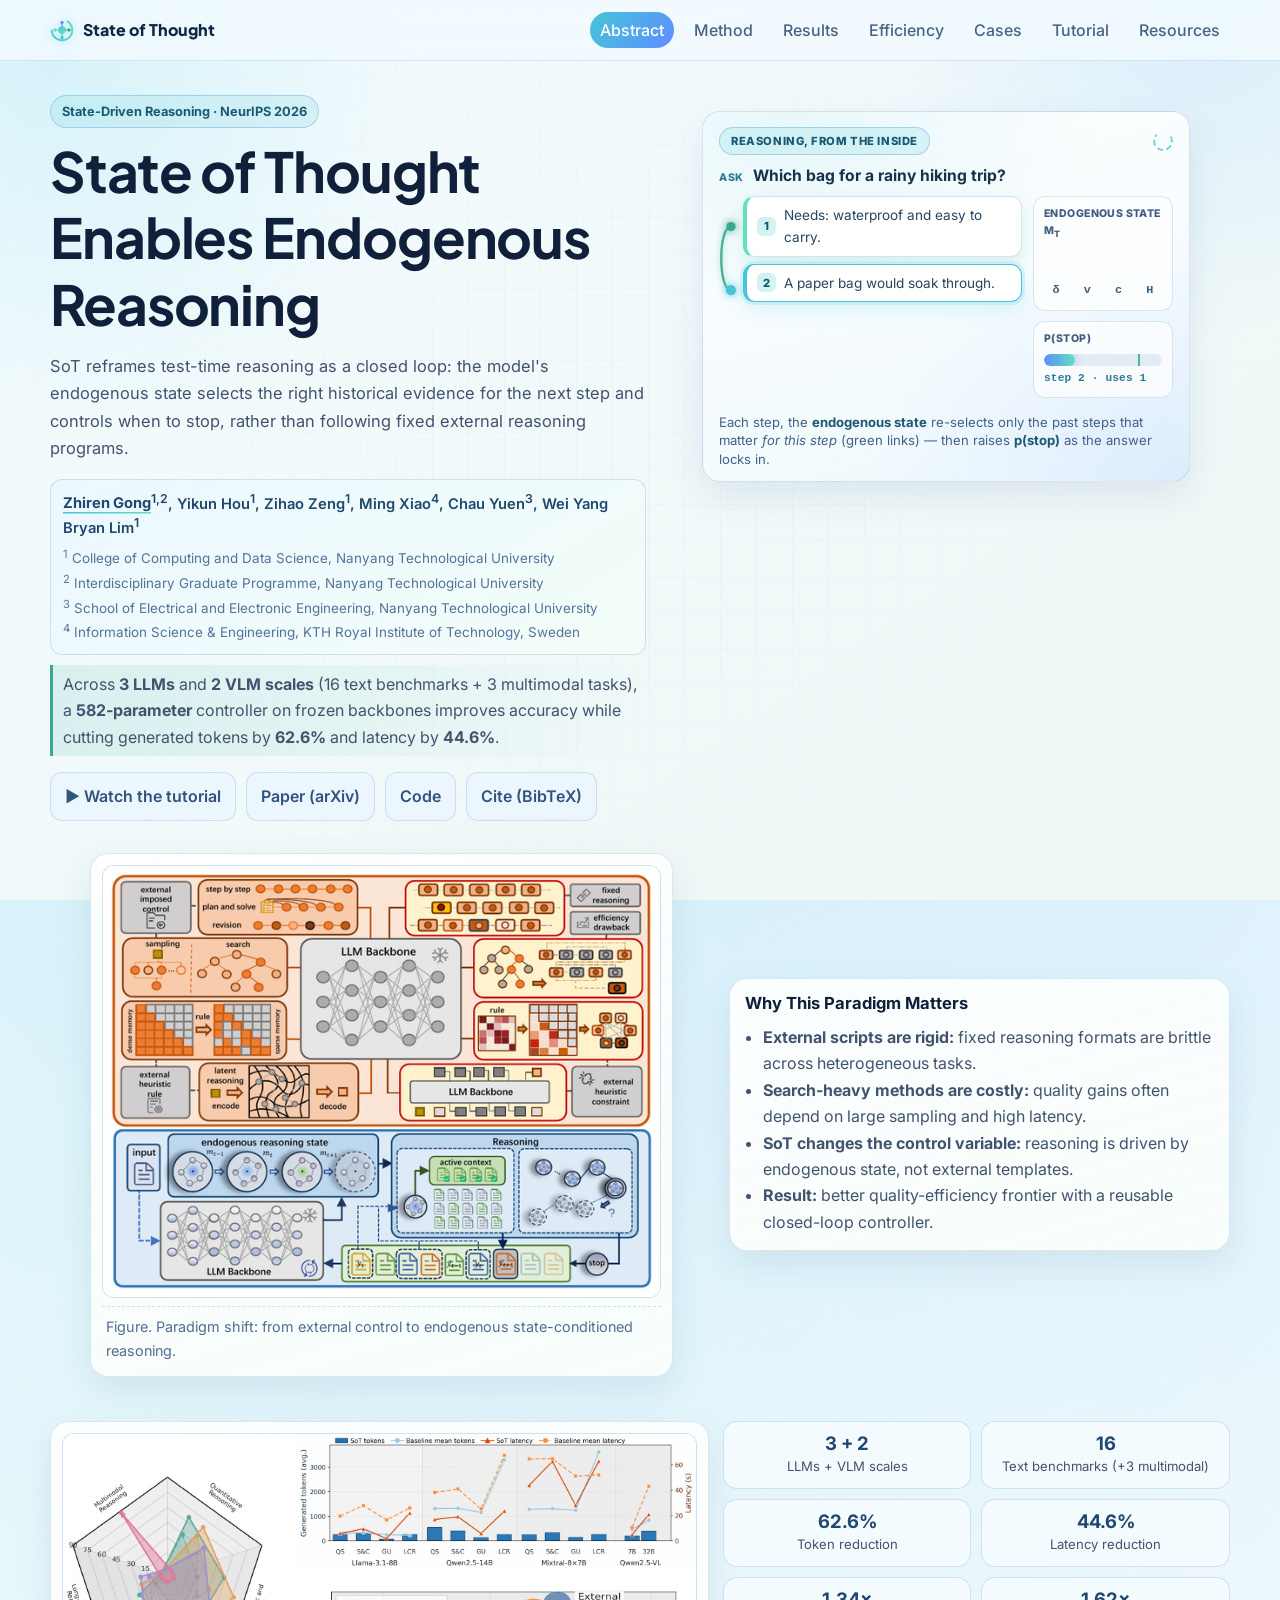
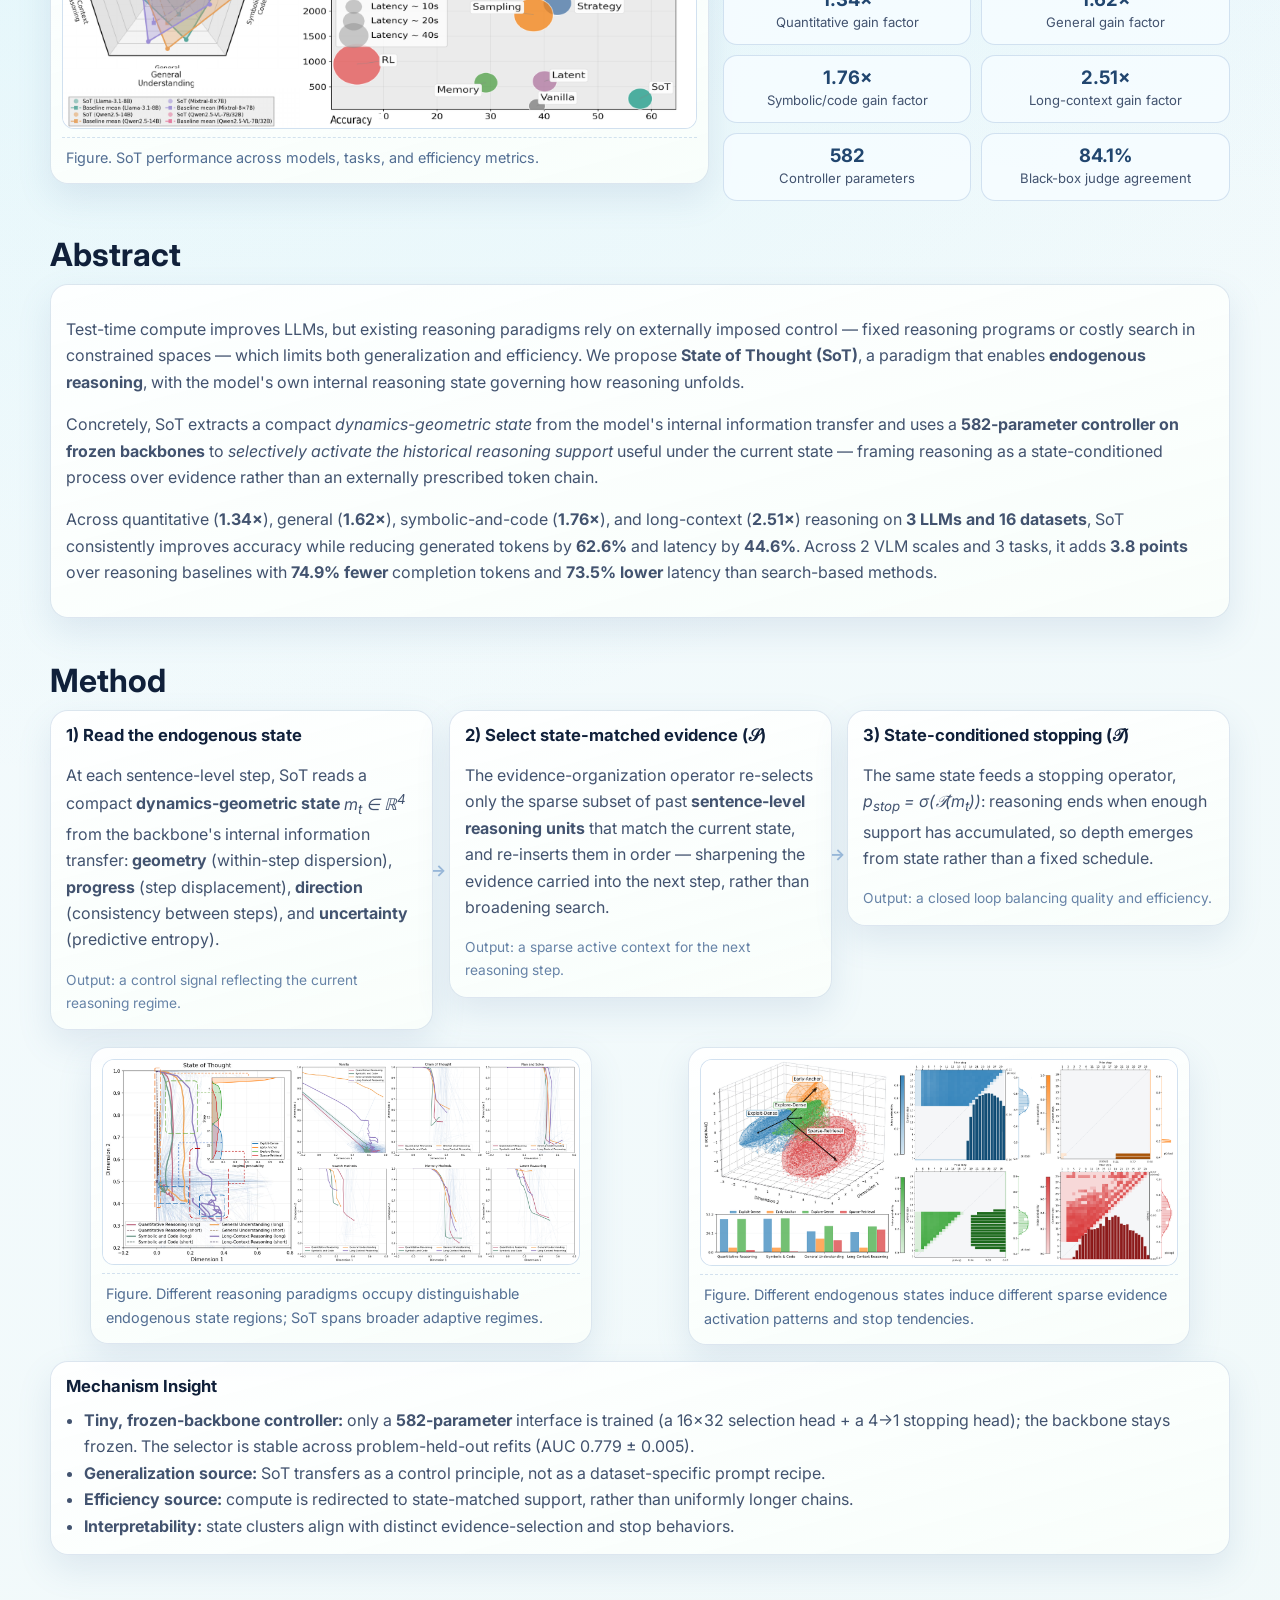
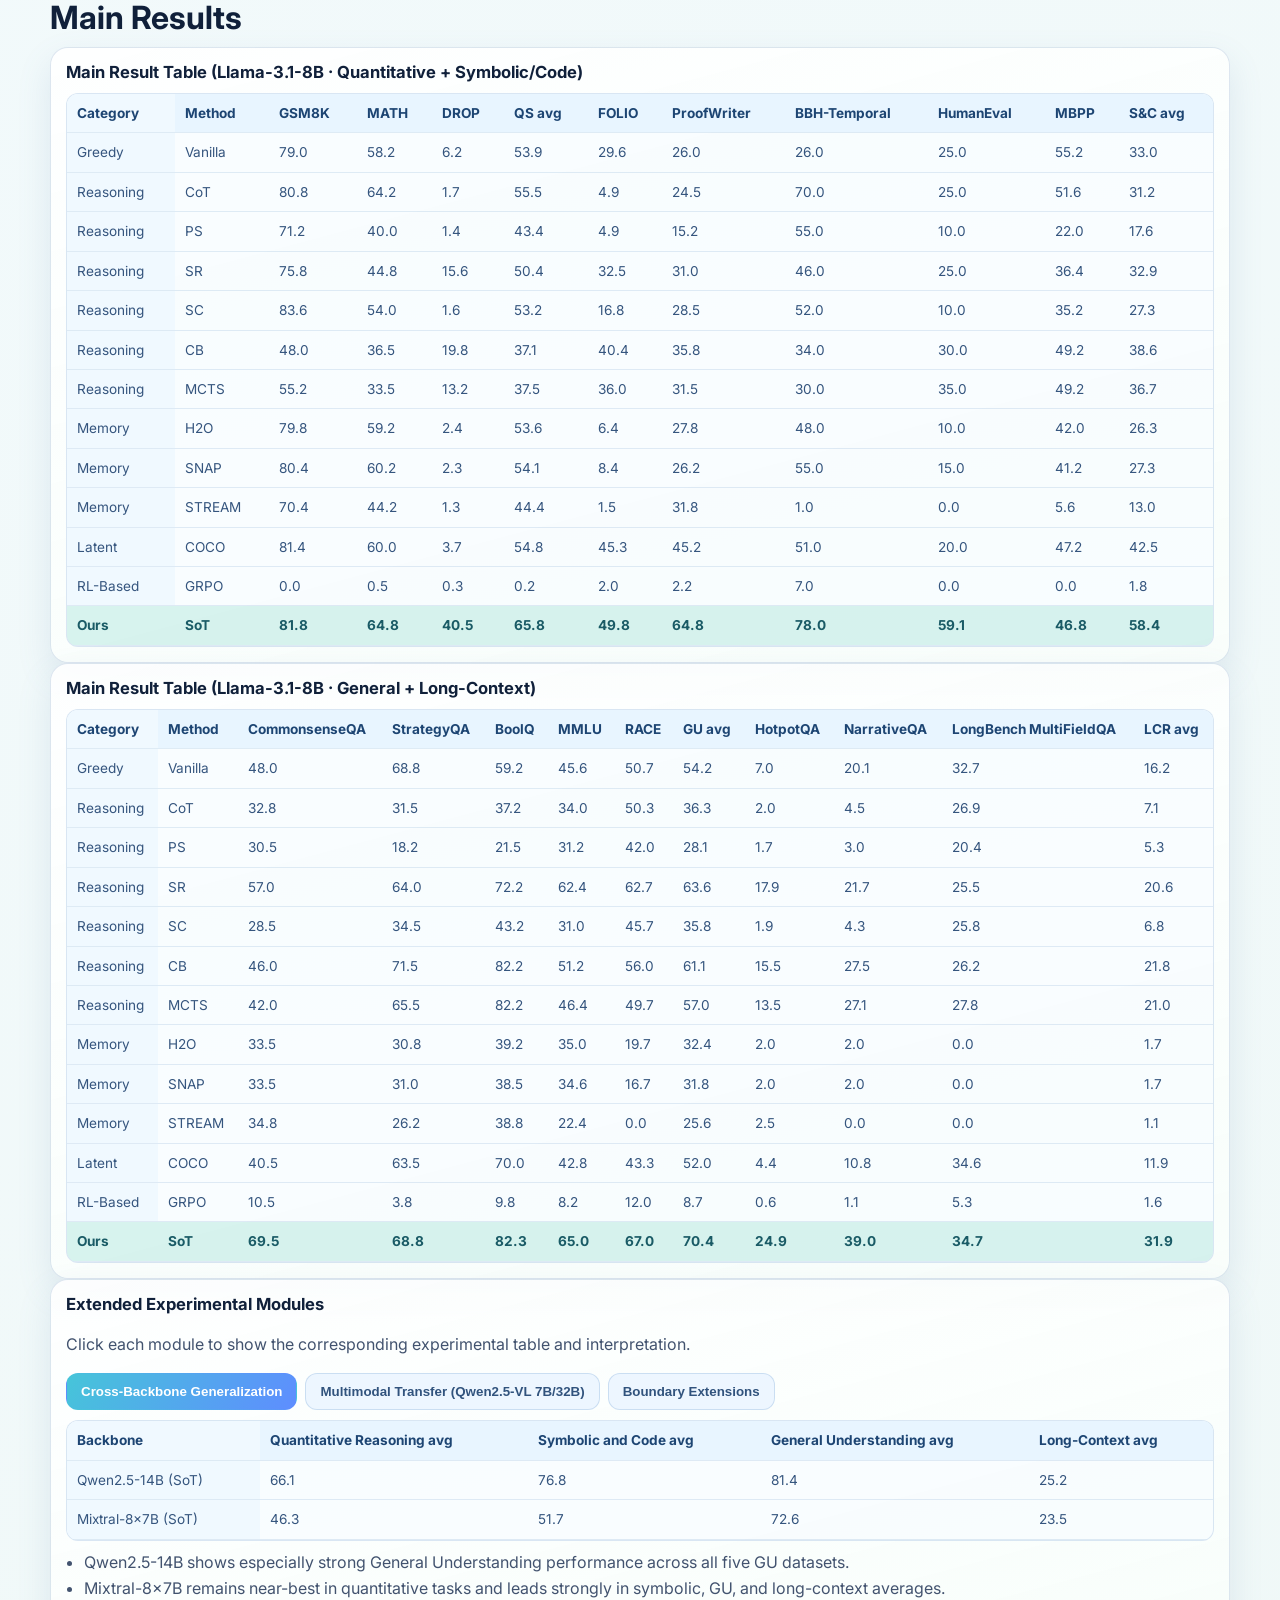
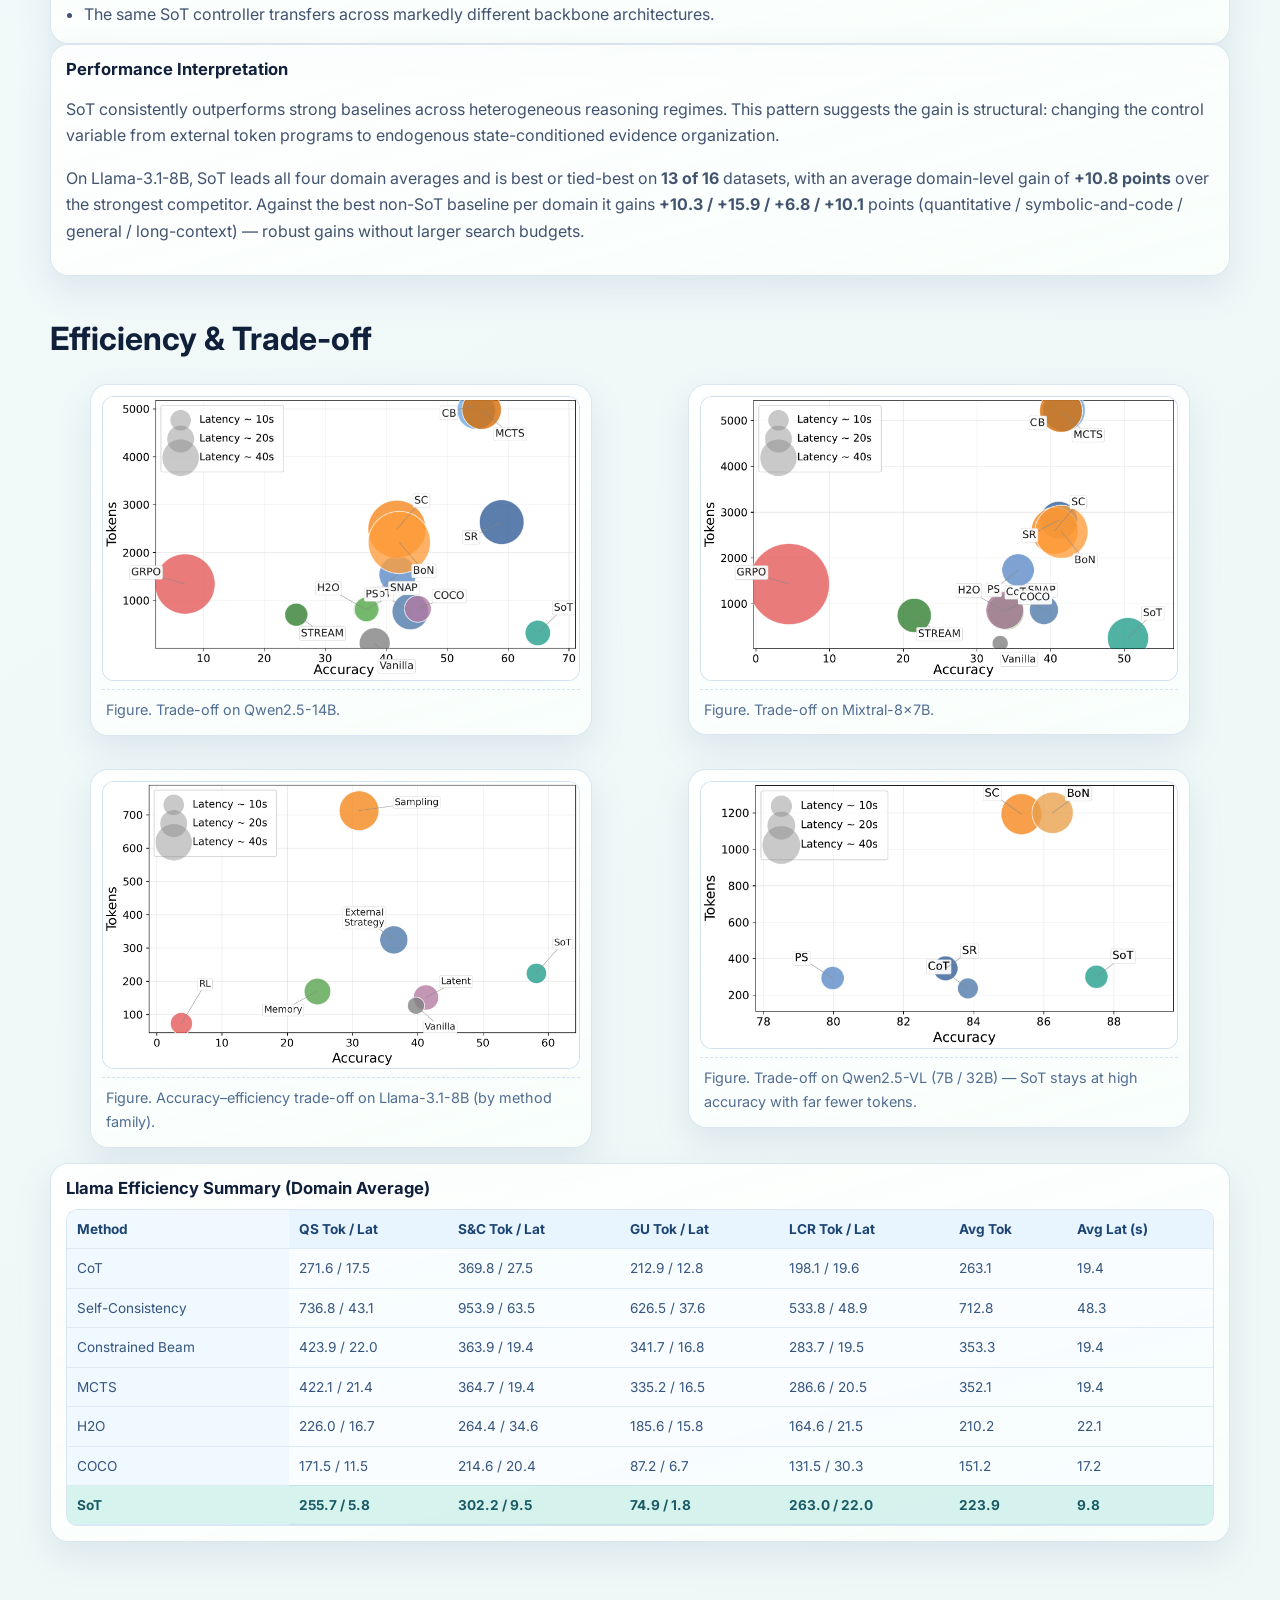
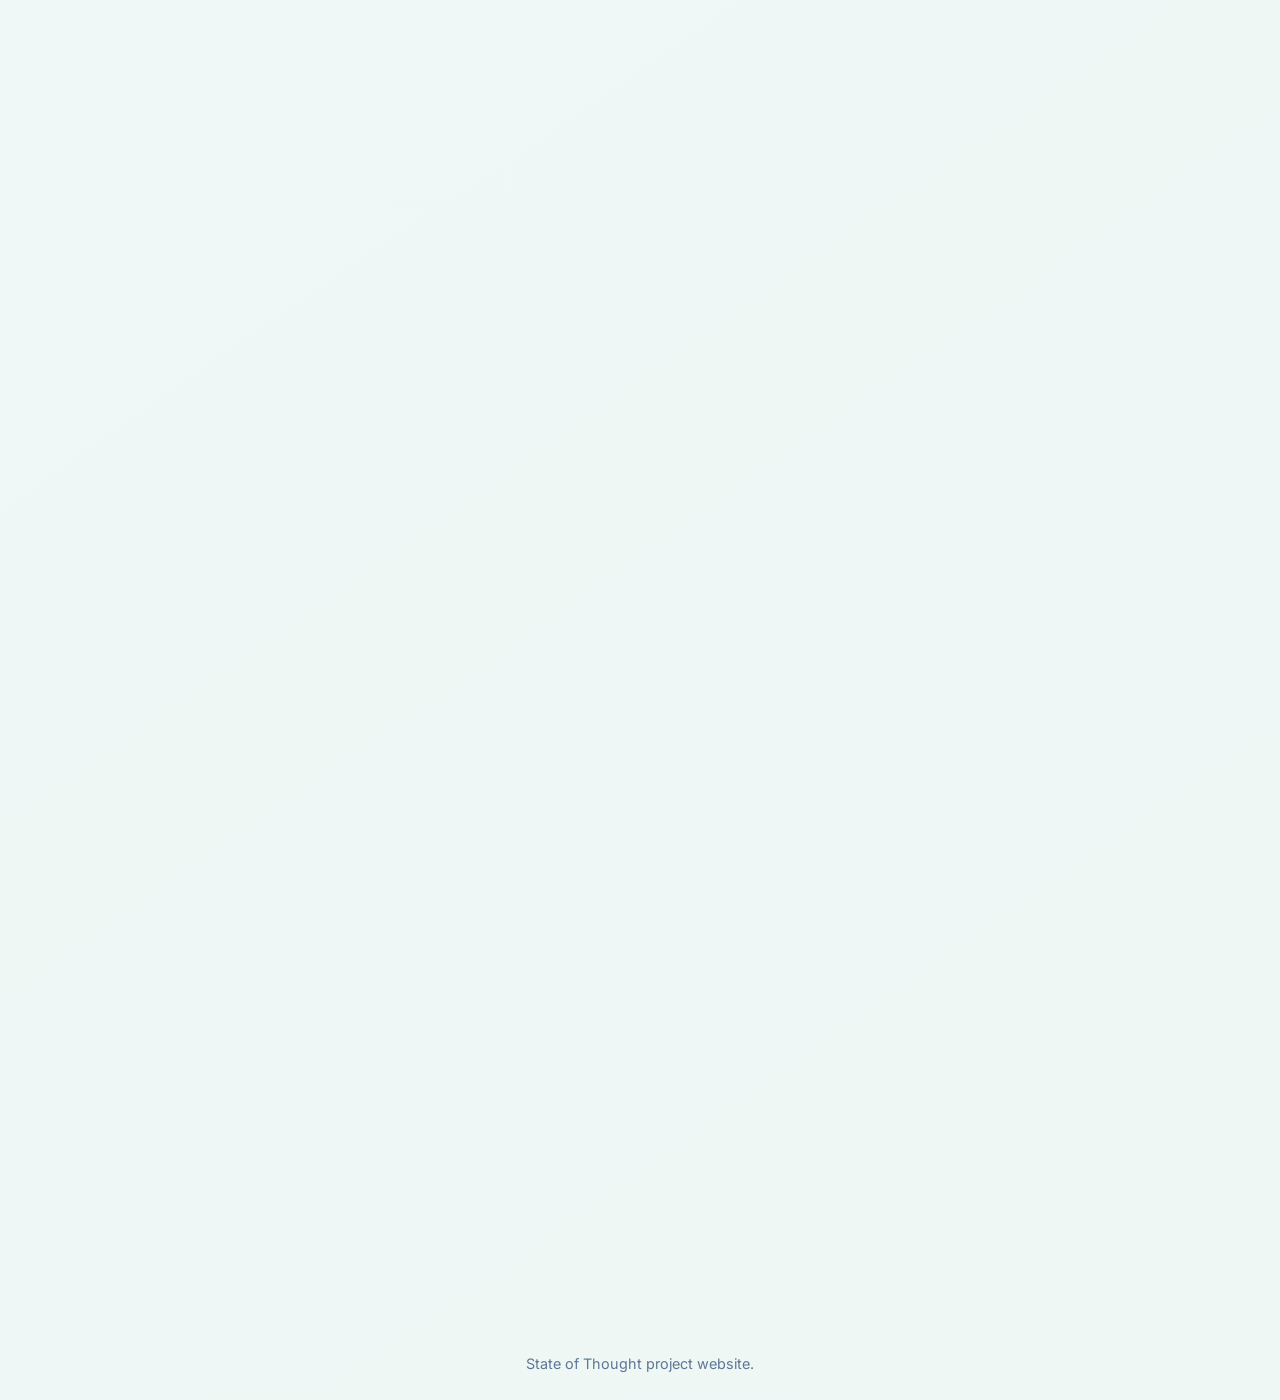
==== commit b642be6a: "Add premium enhancement layer: scroll-reveal, progress bar, section rail, scroll-spy, metric count-u" ====
--- a/index.html
+++ b/index.html
@@ -9,6 +9,7 @@
   <link rel="preconnect" href="https://fonts.gstatic.com" crossorigin>
   <link href="https://fonts.googleapis.com/css2?family=Inter:wght@400;500;600;700;800&family=Plus+Jakarta+Sans:wght@600;700;800&display=swap" rel="stylesheet">
   <link rel="stylesheet" href="./styles.css">
+  <link rel="stylesheet" href="./enhance.css">
   <link rel="icon" href="data:image/svg+xml,%3Csvg%20xmlns%3D%27http%3A//www.w3.org/2000/svg%27%20viewBox%3D%270%200%2028%2028%27%3E%3Crect%20width%3D%2728%27%20height%3D%2728%27%20rx%3D%277%27%20fill%3D%27%23ffffff%27%20stroke%3D%27%23cfe6f2%27%20stroke-width%3D%271%27/%3E%3Ccircle%20cx%3D%2714%27%20cy%3D%2714%27%20r%3D%279%27%20fill%3D%27none%27%20stroke%3D%27%2346c5d9%27%20stroke-width%3D%272%27%20stroke-dasharray%3D%2737%2020%27%20transform%3D%27rotate%28-58%2014%2014%29%27/%3E%3Cline%20x1%3D%2714%27%20y1%3D%2714%27%20x2%3D%2714%27%20y2%3D%276.5%27%20stroke%3D%27%235e8dff%27%20stroke-width%3D%271.1%27/%3E%3Cline%20x1%3D%2714%27%20y1%3D%2714%27%20x2%3D%2721.5%27%20y2%3D%2714%27%20stroke%3D%27%2363dfbf%27%20stroke-width%3D%271.1%27/%3E%3Ccircle%20cx%3D%2714%27%20cy%3D%2714%27%20r%3D%273.4%27%20fill%3D%27%233aa88f%27/%3E%3Ccircle%20cx%3D%2714%27%20cy%3D%276%27%20r%3D%271.7%27%20fill%3D%27%235e8dff%27/%3E%3Ccircle%20cx%3D%2722%27%20cy%3D%2714%27%20r%3D%271.7%27%20fill%3D%27%233aa88f%27/%3E%3Ccircle%20cx%3D%2714%27%20cy%3D%2722%27%20r%3D%271.7%27%20fill%3D%27%2346c5d9%27/%3E%3Ccircle%20cx%3D%276%27%20cy%3D%2714%27%20r%3D%271.7%27%20fill%3D%27%2363dfbf%27/%3E%3C/svg%3E">
 </head>
 <body>
@@ -616,5 +617,6 @@
   })();
   </script>
   <script src="./script.js"></script>
+  <script src="./enhance.js"></script>
 </body>
 </html>
--- a/enhance.css
+++ b/enhance.css
@@ -0,0 +1,88 @@
+/* ============================================================================
+   Premium enhancement layer — shared across all project websites.
+   Purely ADDITIVE and theme-aware: it reads each site's existing CSS tokens
+   (with safe fallbacks) so it never fights the per-site palette or layout.
+   Everything motion-related is gated behind html.x-js (set by enhance.js) so
+   the page degrades gracefully with JS off and respects reduced-motion.
+   ============================================================================ */
+:root{
+  --x-accent:  var(--cyan, var(--teal, var(--violet, var(--rose-strong, var(--rose, var(--gold, var(--blue, #5e8dff)))))));
+  --x-accent2: var(--mint, var(--blue, var(--teal, var(--green, var(--violet, #63dfbf)))));
+  --x-ink:    var(--ink, #10203a);
+  --x-soft:   var(--ink-soft, var(--ink-faint, #42536f));
+  --x-line:   var(--line, rgba(100,130,170,.22));
+  --x-panel:  var(--panel, var(--card, var(--bg-card, rgba(255,255,255,.9))));
+  --x-shadow: var(--shadow, 0 14px 34px rgba(93,126,168,.14));
+}
+
+/* ---- reading-progress bar ------------------------------------------------ */
+.x-progress{position:fixed;top:0;left:0;height:3px;width:0;z-index:200;pointer-events:none;
+  background:linear-gradient(90deg,var(--x-accent),var(--x-accent2));
+  box-shadow:0 0 12px var(--x-accent);transition:width .08s linear;border-radius:0 2px 2px 0;}
+
+/* ---- back-to-top --------------------------------------------------------- */
+.x-top{position:fixed;right:22px;bottom:22px;z-index:150;width:46px;height:46px;border-radius:50%;
+  border:1px solid var(--x-line);background:var(--x-panel);color:var(--x-accent);
+  display:grid;place-items:center;cursor:pointer;opacity:0;transform:translateY(14px) scale(.9);
+  transition:opacity .3s,transform .3s,border-color .3s;box-shadow:var(--x-shadow);
+  -webkit-backdrop-filter:blur(8px);backdrop-filter:blur(8px);font-size:21px;line-height:1;}
+.x-top.show{opacity:1;transform:none;}
+.x-top:hover{transform:translateY(-3px);border-color:var(--x-accent);box-shadow:0 0 0 4px color-mix(in srgb,var(--x-accent) 16%,transparent),var(--x-shadow);}
+
+/* ---- scroll-reveal (only when JS active) --------------------------------- */
+html.x-js .x-reveal{opacity:0;transform:translateY(26px);will-change:opacity,transform;
+  transition:opacity .72s cubic-bezier(.2,.7,.2,1),transform .72s cubic-bezier(.2,.7,.2,1);}
+html.x-js .x-reveal.x-in{opacity:1;transform:none;}
+@media (prefers-reduced-motion:reduce){
+  html.x-js .x-reveal{opacity:1!important;transform:none!important;transition:none!important;}
+}
+
+/* ---- universal micro-interactions ---------------------------------------- */
+html.x-js .card{transition:transform .38s cubic-bezier(.2,.7,.2,1),box-shadow .38s,border-color .38s;}
+html.x-js .card:hover{transform:translateY(-4px);
+  box-shadow:0 24px 50px rgba(40,70,120,.17);border-color:color-mix(in srgb,var(--x-accent) 40%,var(--x-line));}
+html.x-js .figure-card{overflow:hidden;}
+html.x-js .figure-card img{transition:transform .55s cubic-bezier(.2,.7,.2,1);}
+html.x-js .figure-card:hover img{transform:scale(1.018);}
+/* resource cards get an accent sweep on hover */
+html.x-js .resource-card{position:relative;overflow:hidden;}
+html.x-js .resource-card::after{content:"";position:absolute;left:0;right:0;bottom:0;height:3px;
+  transform:scaleX(0);transform-origin:left;transition:transform .4s cubic-bezier(.2,.7,.2,1);
+  background:linear-gradient(90deg,var(--x-accent),var(--x-accent2));}
+html.x-js .resource-card:hover::after{transform:scaleX(1);}
+
+/* ---- nav scroll-spy underline ------------------------------------------- */
+.topbar nav a{position:relative;}
+.topbar nav a::after{content:"";position:absolute;left:8px;right:8px;bottom:2px;height:2px;border-radius:2px;
+  background:linear-gradient(90deg,var(--x-accent),var(--x-accent2));
+  transform:scaleX(0);transform-origin:center;transition:transform .28s cubic-bezier(.2,.7,.2,1);}
+.topbar nav a:hover::after,.topbar nav a.x-active::after{transform:scaleX(1);}
+.topbar nav a.x-active{color:var(--x-accent);}
+
+/* ---- section outline rail (DN-MOPD-style) -------------------------------- */
+.x-rail{position:fixed;right:20px;top:50%;transform:translateY(-50%);z-index:120;
+  display:flex;flex-direction:column;gap:15px;align-items:flex-end;}
+.x-rail a{width:10px;height:10px;border-radius:50%;border:1.7px solid var(--x-line);
+  background:transparent;position:relative;transition:.25s;}
+.x-rail a::after{content:attr(data-label);position:absolute;right:20px;top:50%;
+  transform:translateY(-50%) translateX(6px);white-space:nowrap;
+  font:600 11.5px/1 Inter,system-ui,sans-serif;letter-spacing:.01em;color:var(--x-soft);
+  background:var(--x-panel);border:1px solid var(--x-line);padding:5px 10px;border-radius:999px;
+  opacity:0;pointer-events:none;transition:opacity .25s,transform .25s;box-shadow:var(--x-shadow);
+  -webkit-backdrop-filter:blur(6px);backdrop-filter:blur(6px);}
+.x-rail a:hover{border-color:var(--x-accent);transform:scale(1.25);}
+.x-rail a:hover::after{opacity:1;transform:translateY(-50%);}
+.x-rail a.on{background:var(--x-accent);border-color:var(--x-accent);
+  box-shadow:0 0 0 4px color-mix(in srgb,var(--x-accent) 22%,transparent);}
+@media (max-width:1380px){.x-rail{display:none;}}
+
+/* ---- author name -> personal site --------------------------------------- */
+.x-me{color:inherit;text-decoration:none;font-weight:700;
+  background-image:linear-gradient(90deg,var(--x-accent),var(--x-accent2));
+  background-size:100% 1.5px;background-repeat:no-repeat;background-position:0 100%;
+  padding-bottom:1.5px;transition:color .2s;}
+.x-me:hover{color:var(--x-accent);}
+
+/* ---- gentle entrance for the sticky header ------------------------------ */
+html.x-js .topbar{transition:box-shadow .3s,background .3s;}
+html.x-js .topbar.x-scrolled{box-shadow:0 8px 28px rgba(40,70,120,.12);}
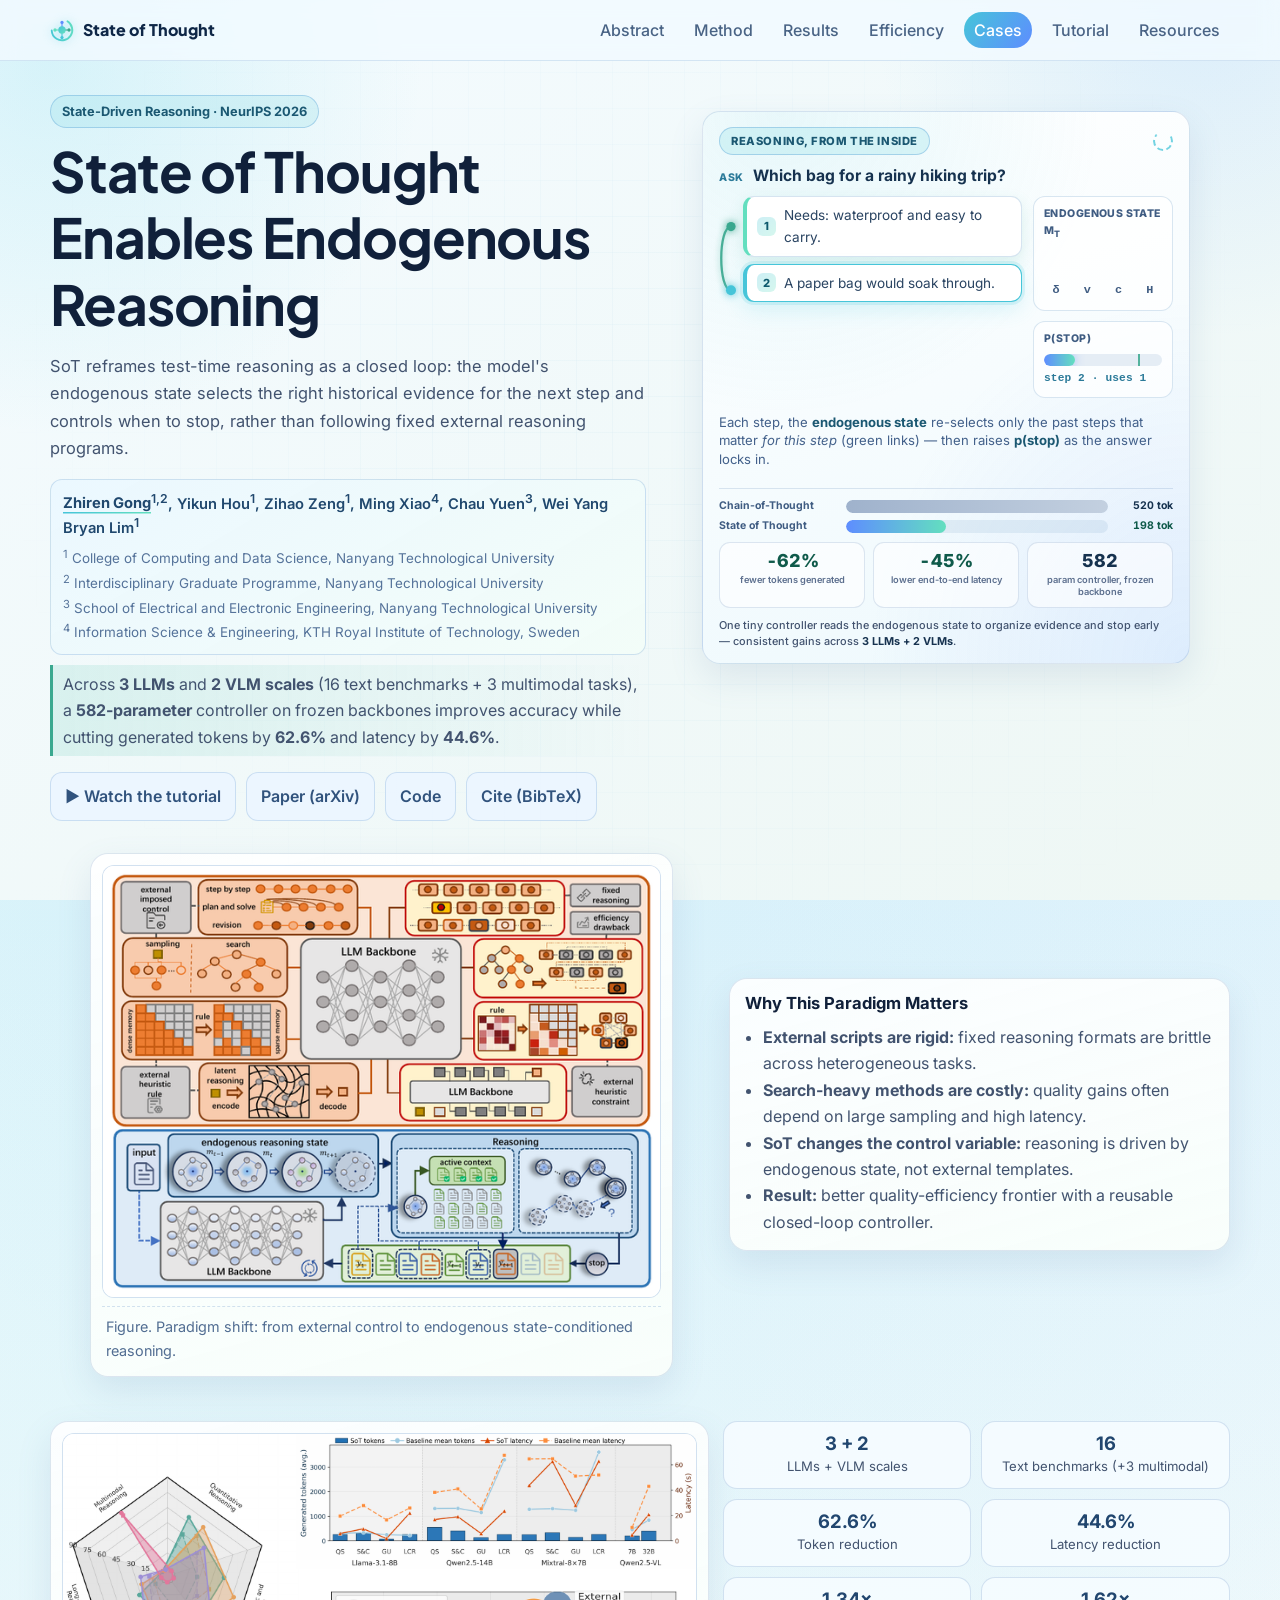
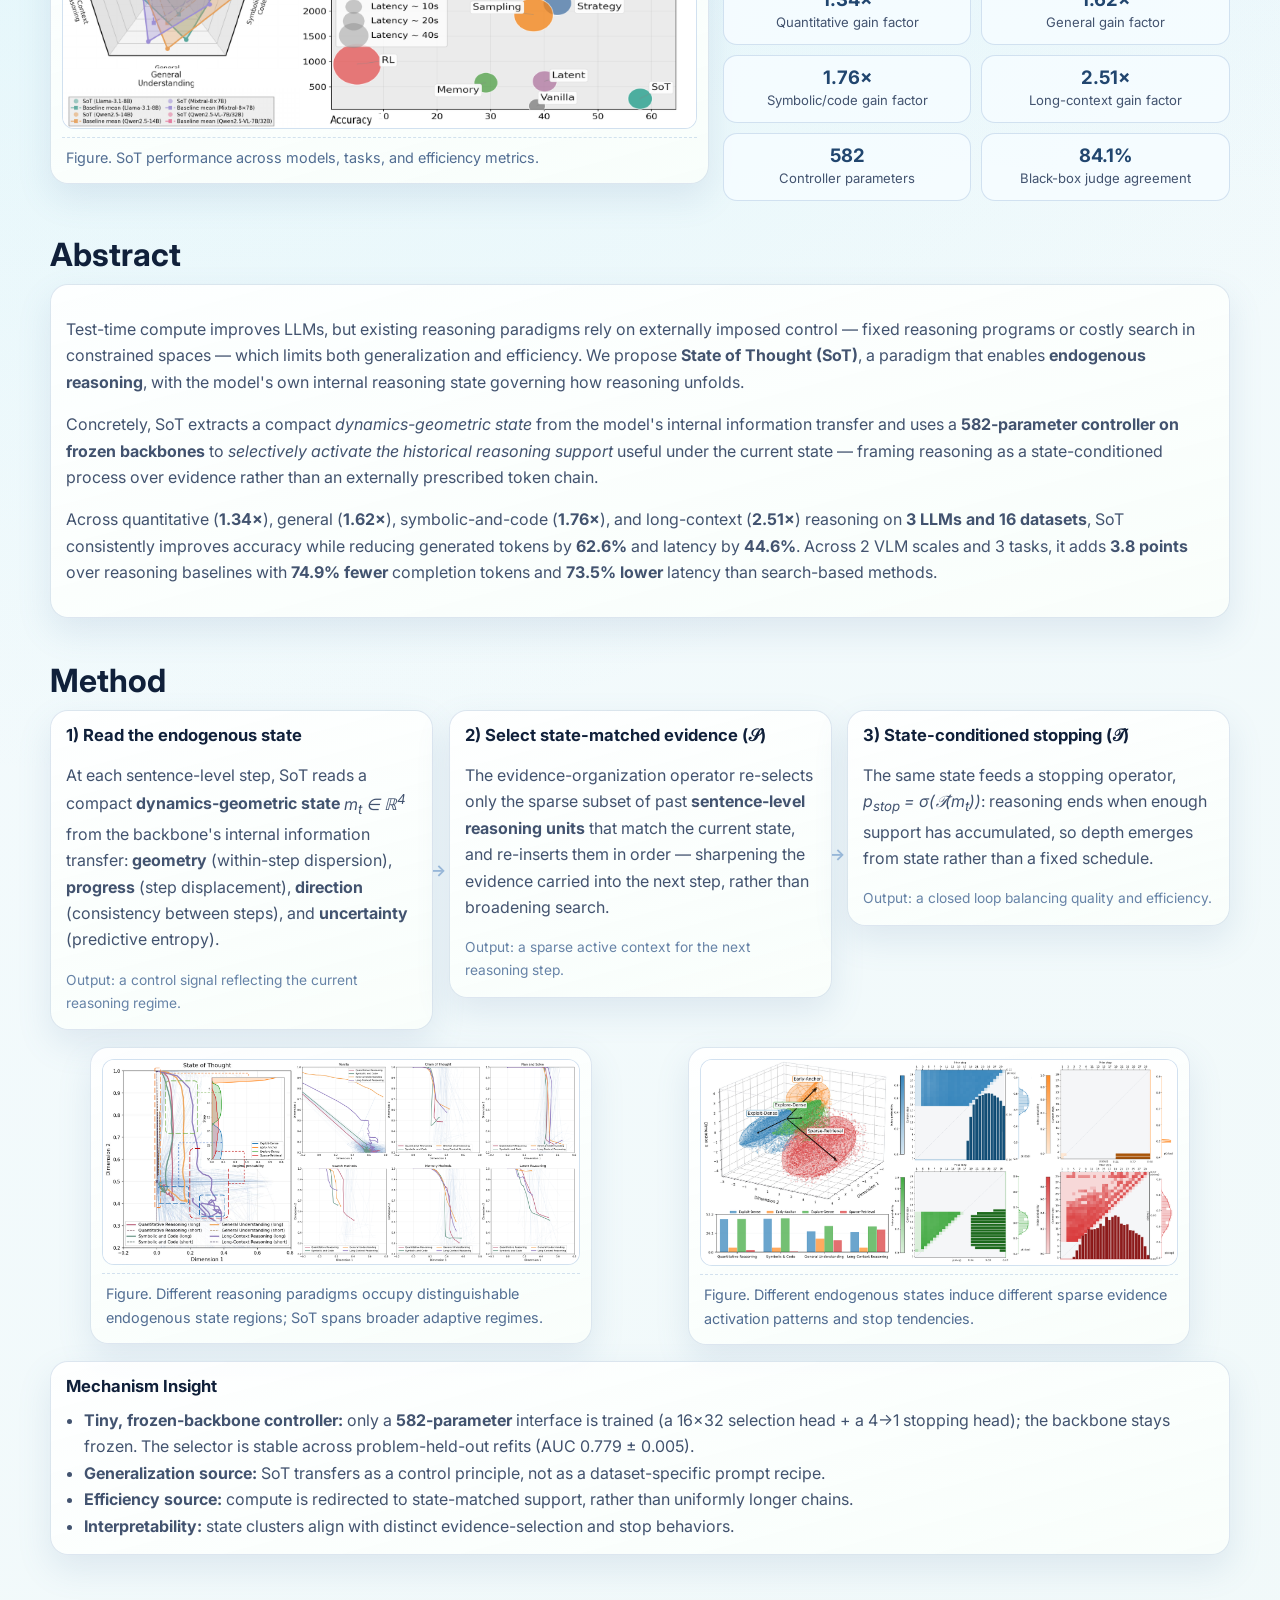
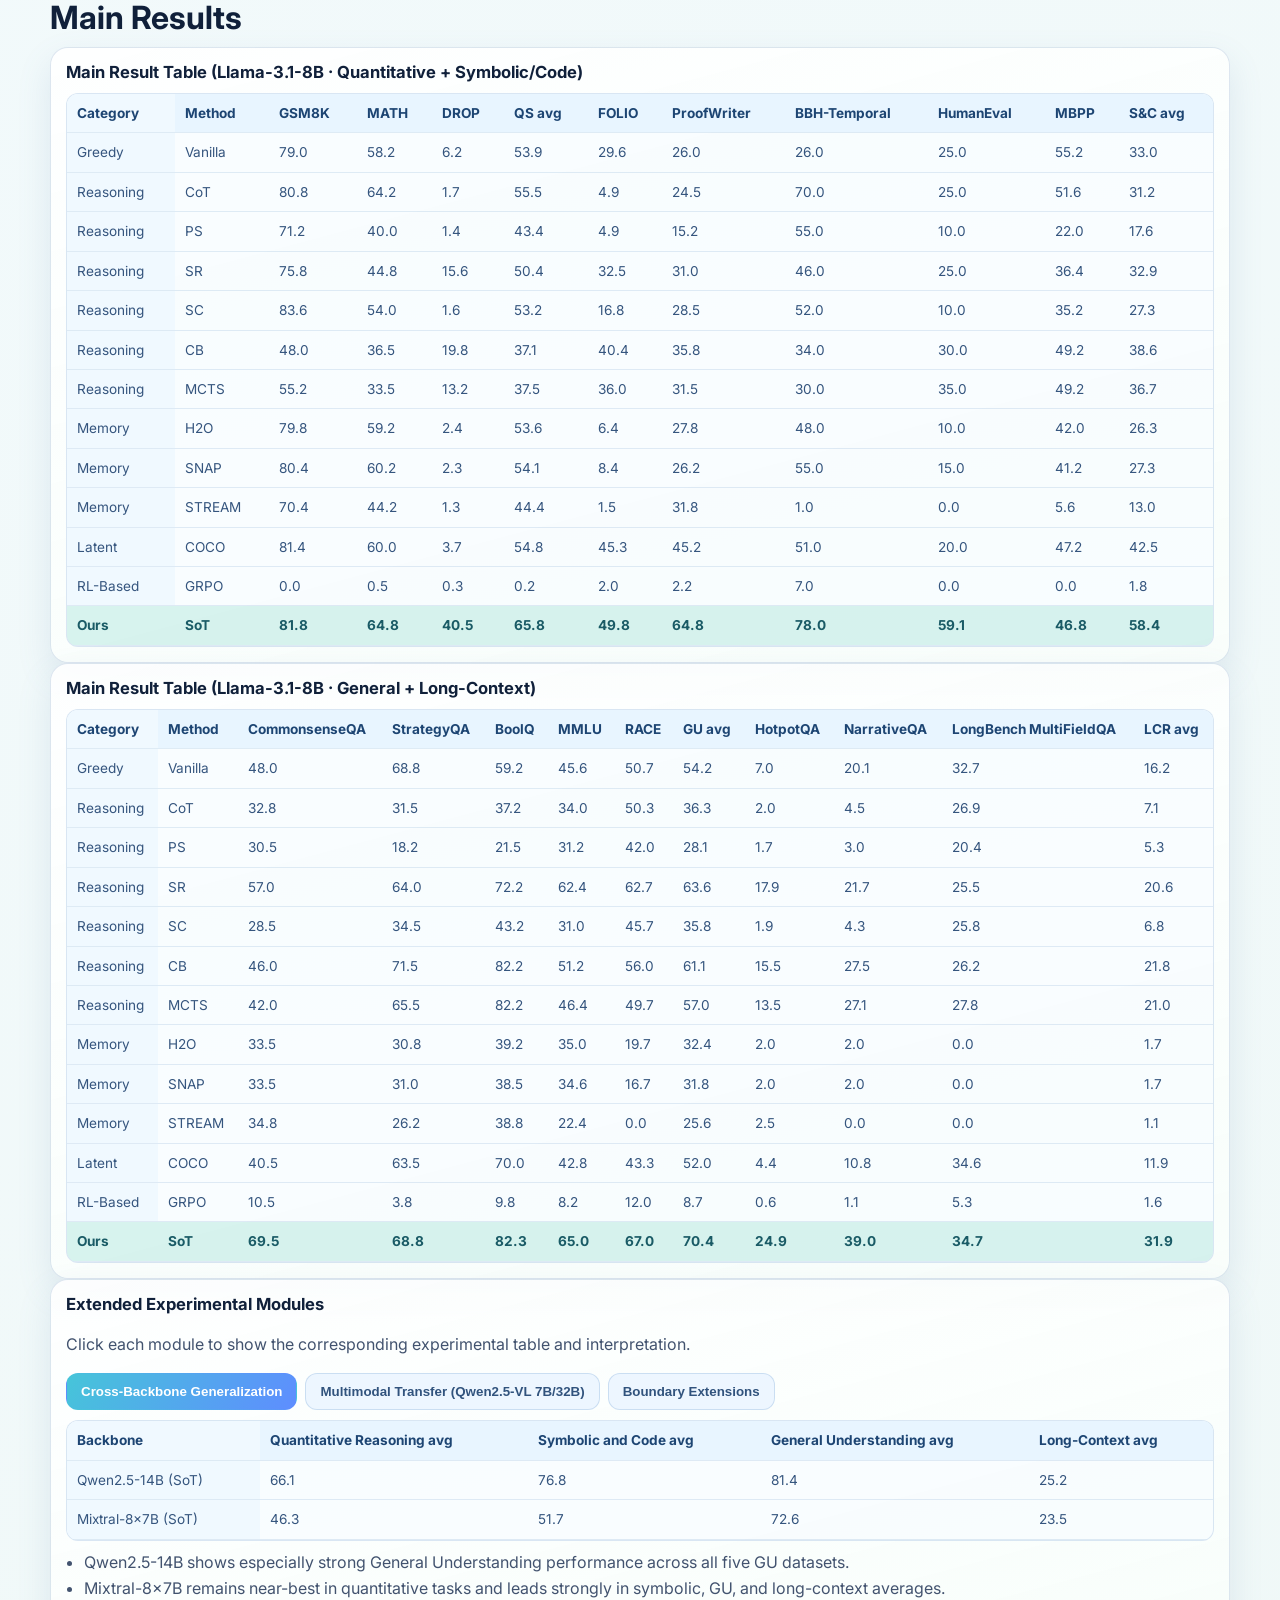
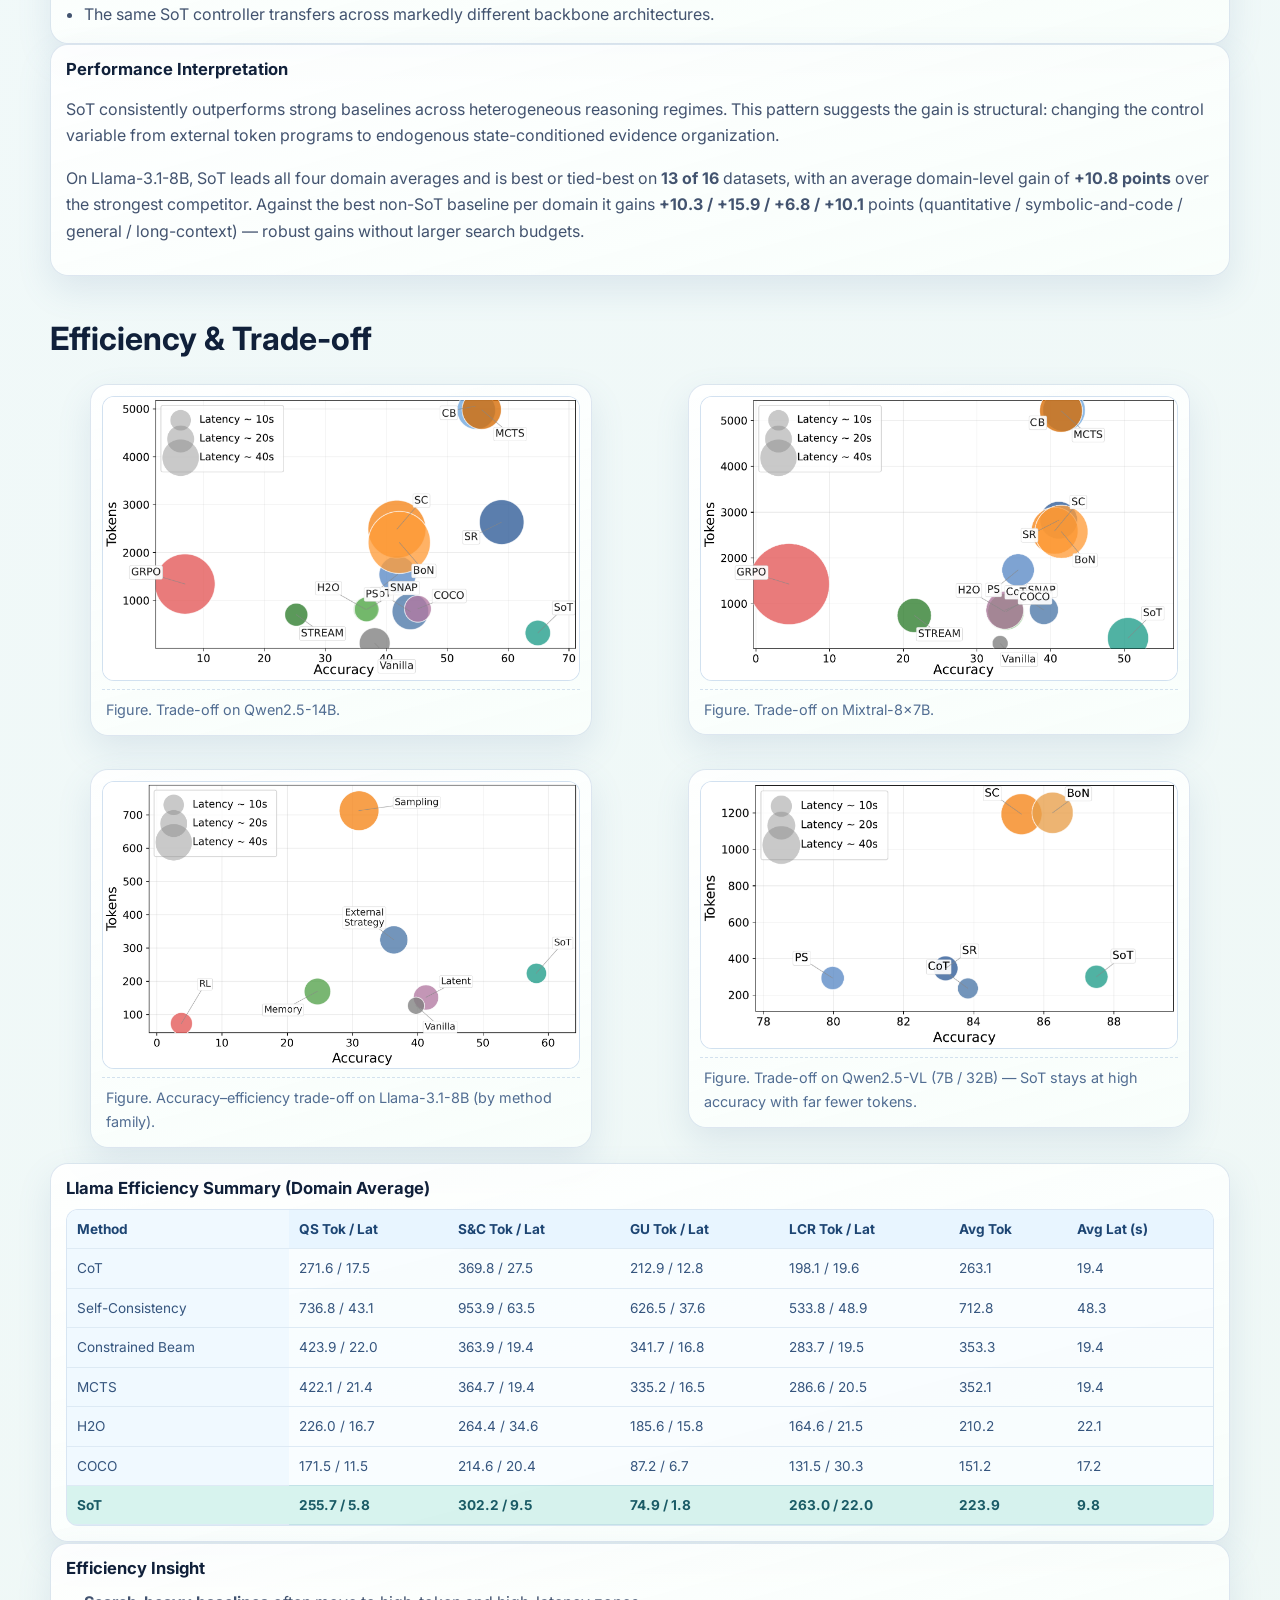
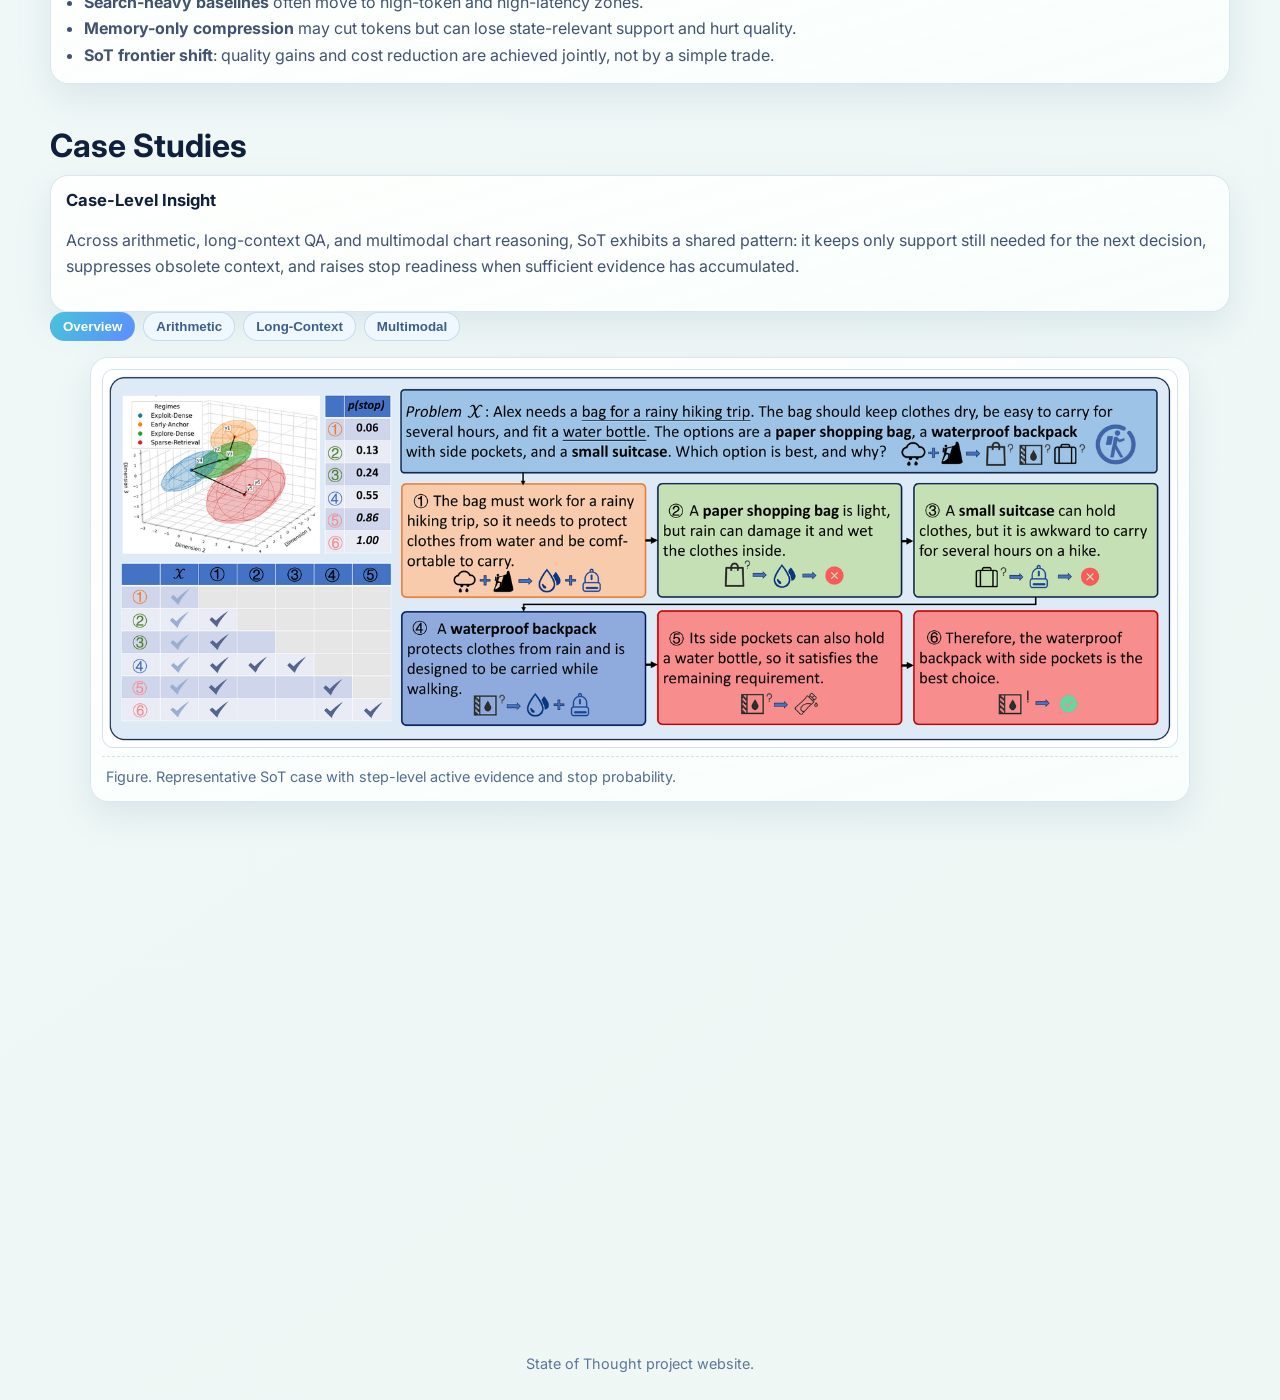
==== commit 7244e21c: "Live figure: add token/latency payoff strip (CoT 520 vs SoT 198 tok, -62% tokens, -45% latency, 582-" ====
--- a/index.html
+++ b/index.html
@@ -108,6 +108,18 @@
             </aside>
           </div>
           <p class="sot-cap">Each step, the <b>endogenous state</b> re-selects only the past steps that matter <em>for this step</em> (green links) — then raises <b>p(stop)</b> as the answer locks in.</p>
+          <div class="sot-res">
+            <div class="sot-cmp">
+              <div class="sot-cmprow"><span>Chain-of-Thought</span><span class="sot-bar"><i data-w="100" style="background:linear-gradient(90deg,#9fb2cc,#c3d0e0)"></i></span><b>520 tok</b></div>
+              <div class="sot-cmprow"><span>State of Thought</span><span class="sot-bar"><i data-w="38" style="background:linear-gradient(90deg,var(--blue),var(--mint))"></i></span><b style="color:#0f5a4a">198 tok</b></div>
+            </div>
+            <div class="sot-stats">
+              <div class="sot-stat"><div class="big g" id="sotTok">—</div><div class="lab">fewer tokens generated</div></div>
+              <div class="sot-stat"><div class="big g" id="sotLat">—</div><div class="lab">lower end-to-end latency</div></div>
+              <div class="sot-stat"><div class="big">582</div><div class="lab">param controller, frozen backbone</div></div>
+            </div>
+            <p class="sot-foot">One tiny controller reads the endogenous state to organize evidence and stop early — consistent gains across <b>3 LLMs + 2 VLMs</b>.</p>
+          </div>
         </div>
       </figure>
 
@@ -615,6 +627,23 @@
     build();
     if(reduce){ i=EX[0].steps.length-1; draw(); } else requestAnimationFrame(tick);
   })();
+  /* SoT result strip: token/latency payoff animates once on first view */
+  (function(){
+    var res=document.querySelector('.sot-res'); if(!res) return;
+    var bars=res.querySelectorAll('.sot-bar i');
+    var tok=document.getElementById('sotTok'), lat=document.getElementById('sotLat');
+    function countUp(el,to,dur){ if(!el)return; var t0=null;
+      function f(ts){ if(!t0)t0=ts; var k=Math.min(1,(ts-t0)/dur), e=1-Math.pow(1-k,3);
+        el.textContent='-'+Math.round(to*e)+'%'; if(k<1)requestAnimationFrame(f);} requestAnimationFrame(f); }
+    function go(){ bars.forEach(function(b){ b.style.width=b.getAttribute('data-w')+'%'; });
+      countUp(tok,62,1000); countUp(lat,45,1000); }
+    var reduce=false; try{reduce=matchMedia('(prefers-reduced-motion:reduce)').matches;}catch(e){}
+    if(reduce){ bars.forEach(function(b){b.style.width=b.getAttribute('data-w')+'%';}); if(tok)tok.textContent='-62%'; if(lat)lat.textContent='-45%'; return; }
+    if('IntersectionObserver' in window){
+      var io=new IntersectionObserver(function(e){e.forEach(function(en){if(en.isIntersecting){go();io.disconnect();}});},{threshold:.4});
+      io.observe(res);
+    } else go();
+  })();
   </script>
   <script src="./script.js"></script>
   <script src="./enhance.js"></script>
--- a/styles.css
+++ b/styles.css
@@ -673,3 +673,19 @@
 
 .brand-mark{width:24px; height:24px; display:block; flex:none; filter:drop-shadow(0 0 5px rgba(70,197,217,.4));}
 .sot-chip{ position:relative; z-index:1; }
+
+/* ---- SoT result strip (tokens/latency payoff) ---- */
+.sot-res{margin-top:11px; padding-top:11px; border-top:1px solid var(--line);}
+.sot-cmp{display:flex; flex-direction:column; gap:7px; margin-bottom:9px;}
+.sot-cmprow{display:grid; grid-template-columns:118px 1fr 56px; align-items:center; gap:9px;
+  font:700 .66rem/1 Inter,sans-serif; color:#3f5c82;}
+.sot-bar{height:13px; border-radius:7px; background:rgba(120,160,200,.16); overflow:hidden;}
+.sot-bar i{display:block; height:100%; width:0; border-radius:7px; transition:width .95s cubic-bezier(.2,.7,.2,1);}
+.sot-cmprow b{text-align:right; font-variant-numeric:tabular-nums; color:#16324f;}
+.sot-stats{display:grid; grid-template-columns:repeat(3,1fr); gap:8px;}
+.sot-stat{border:1px solid var(--line); border-radius:11px; padding:9px 8px; text-align:center; background:rgba(255,255,255,.6);}
+.sot-stat .big{font:800 1.12rem/1 Inter,sans-serif; color:#16324f; font-variant-numeric:tabular-nums; letter-spacing:-.01em;}
+.sot-stat .big.g{color:#0f5a4a;}
+.sot-stat .lab{font:600 .58rem/1.3 Inter,sans-serif; color:#5c6f8e; margin-top:4px;}
+.sot-foot{margin:9px 0 0; font:500 .68rem/1.5 Inter,sans-serif; color:var(--ink-soft);}
+.sot-foot b{color:#16324f; font-weight:700;}
